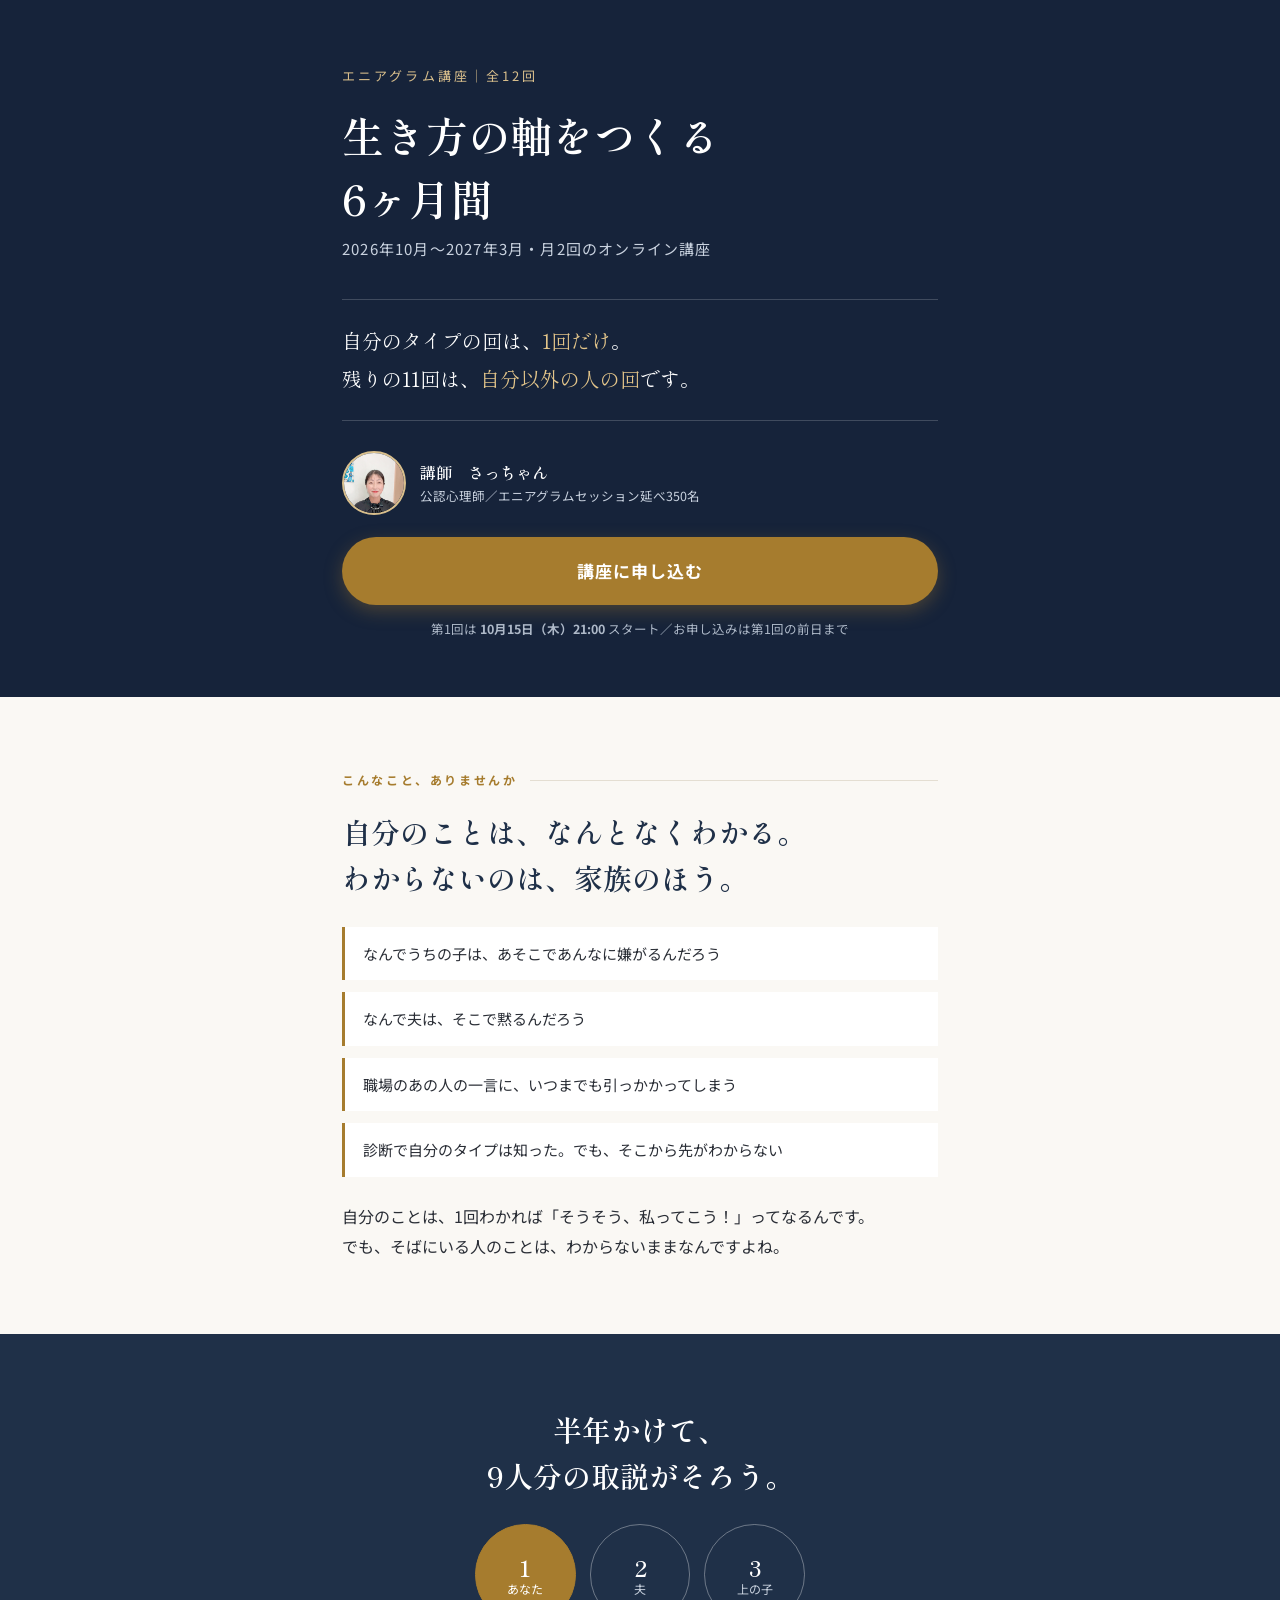
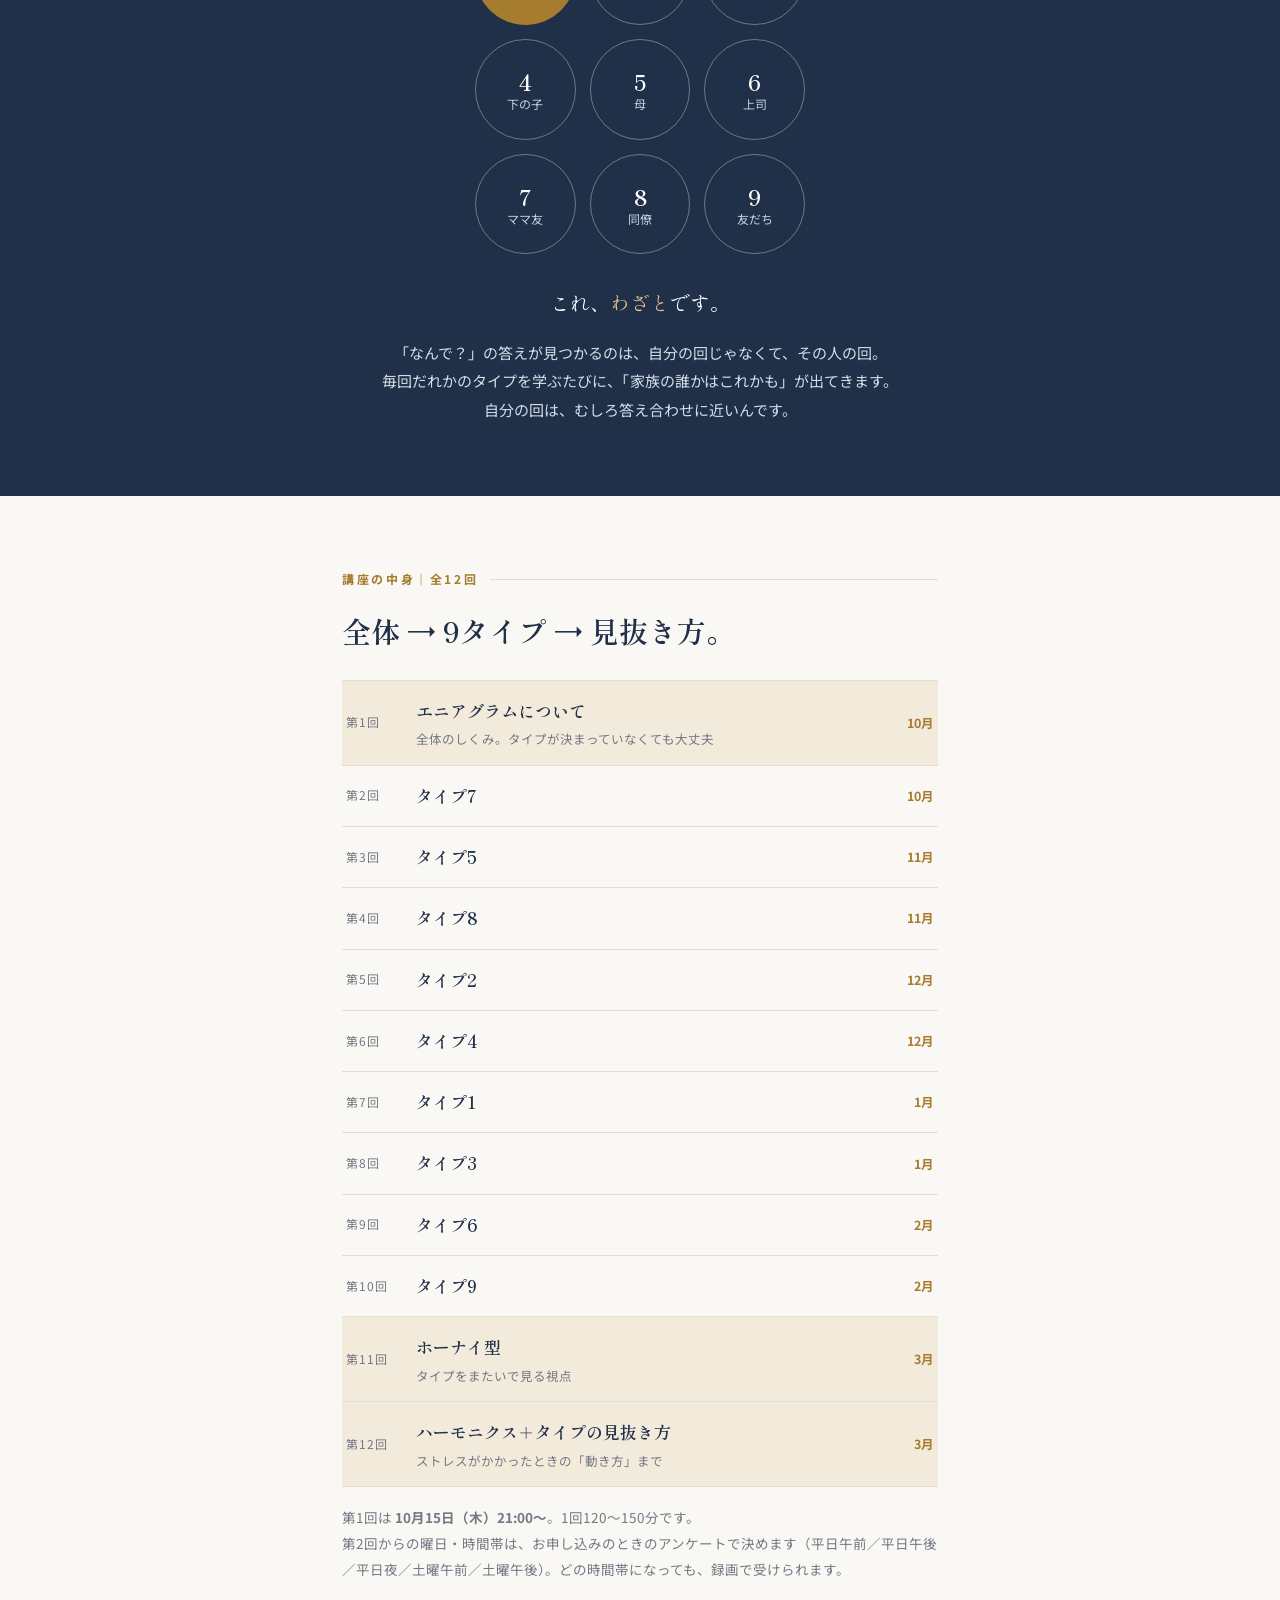
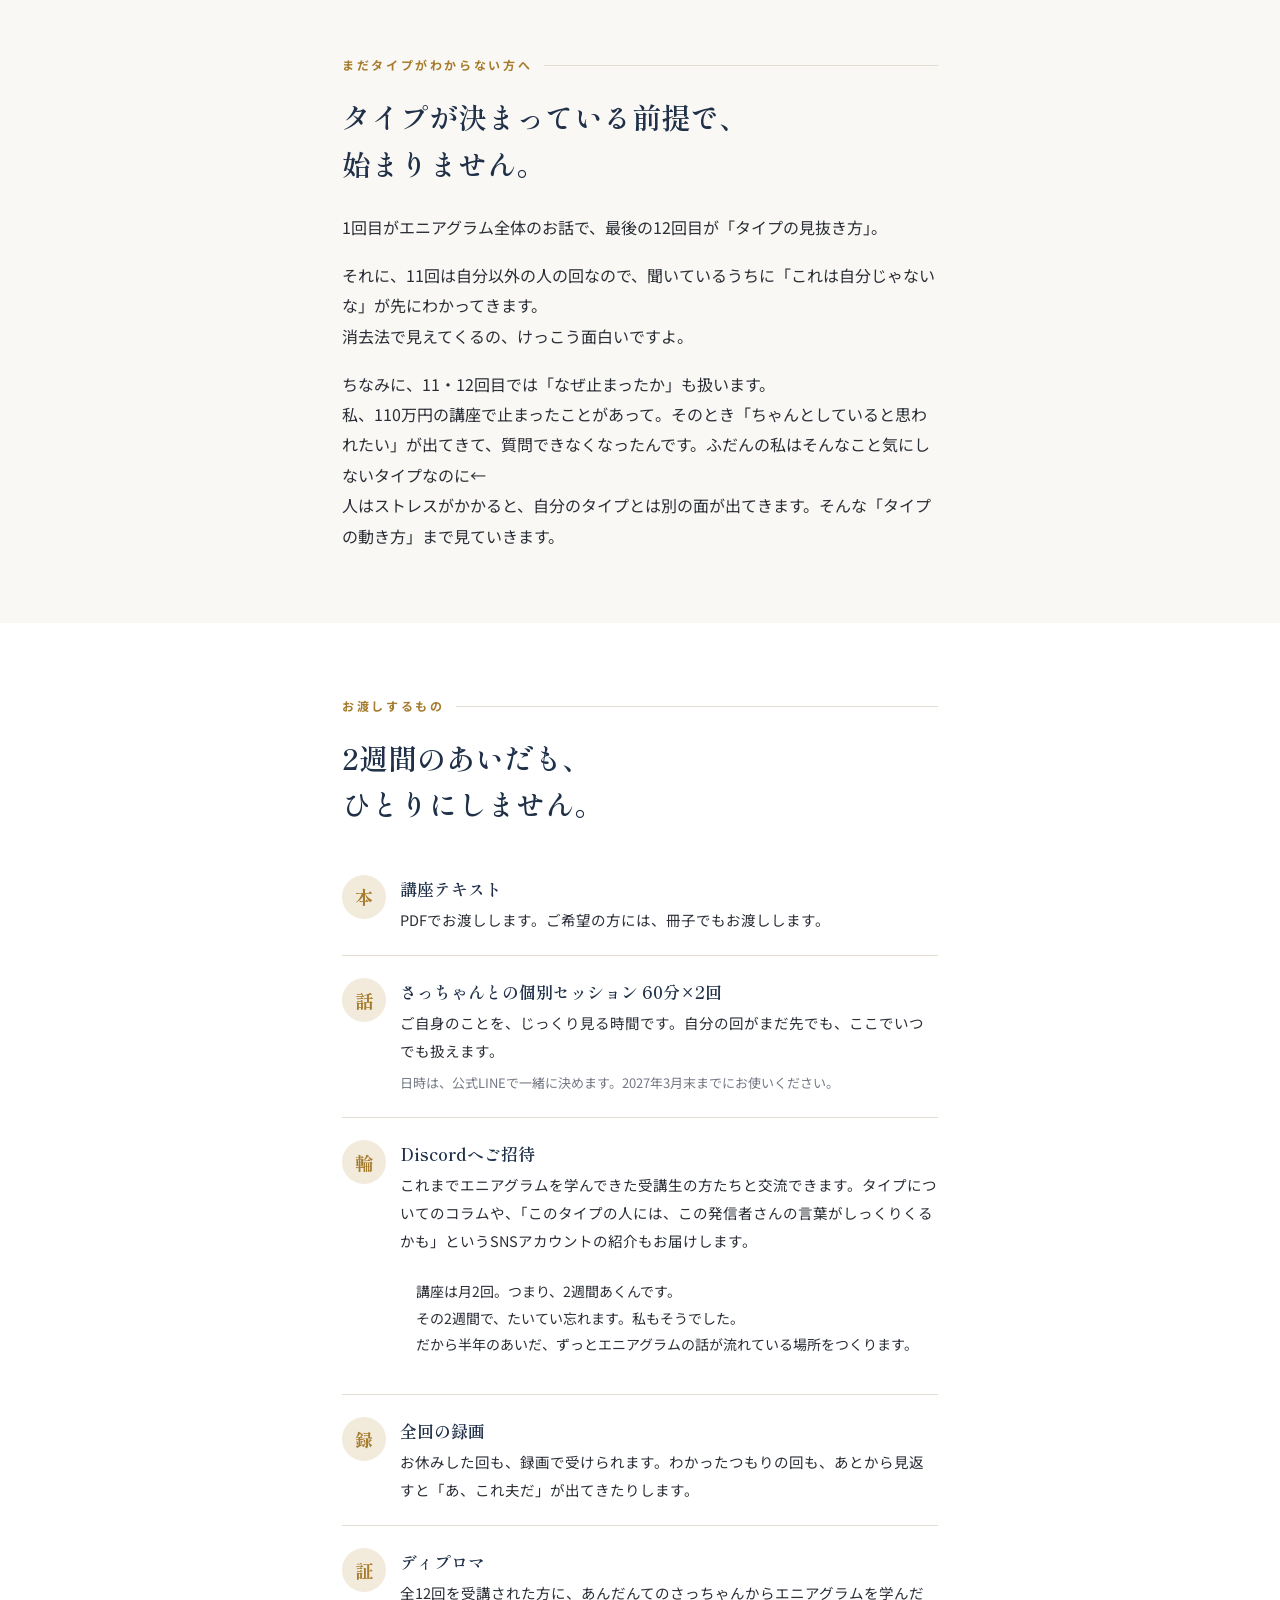
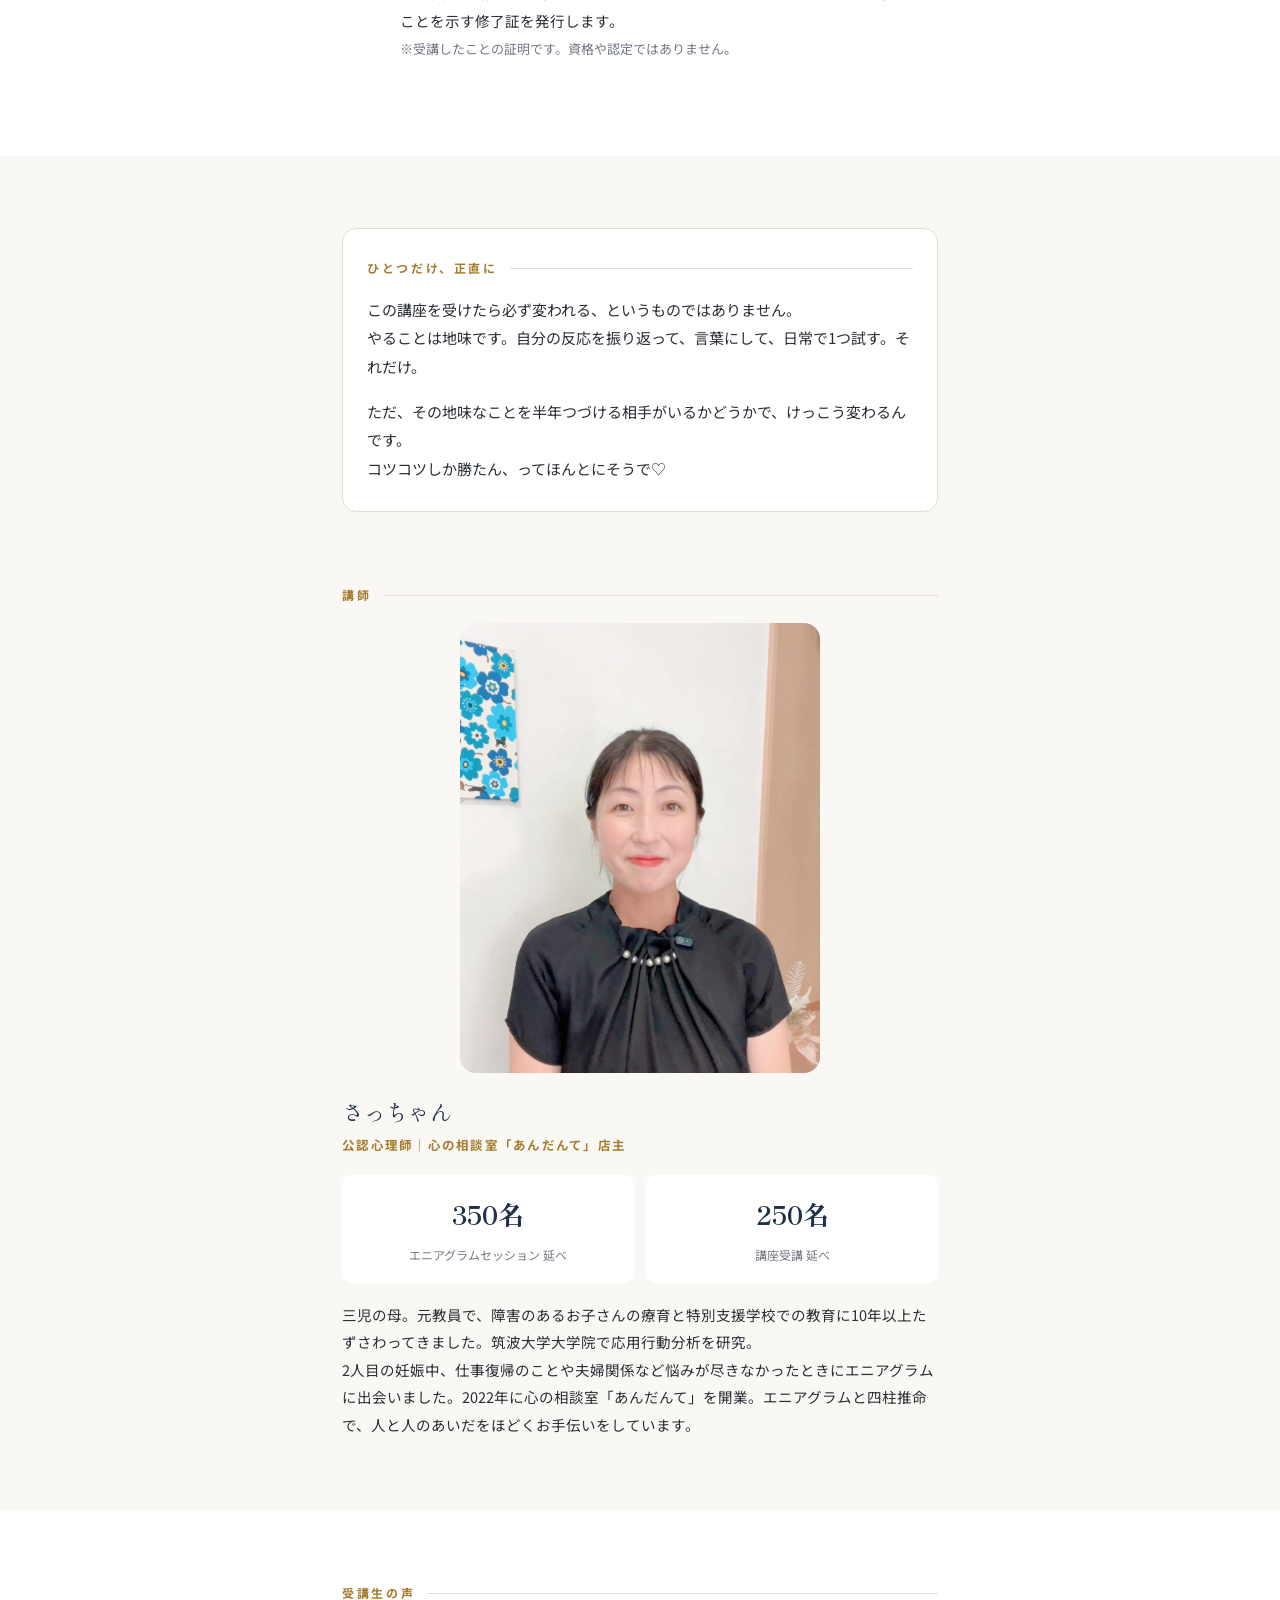
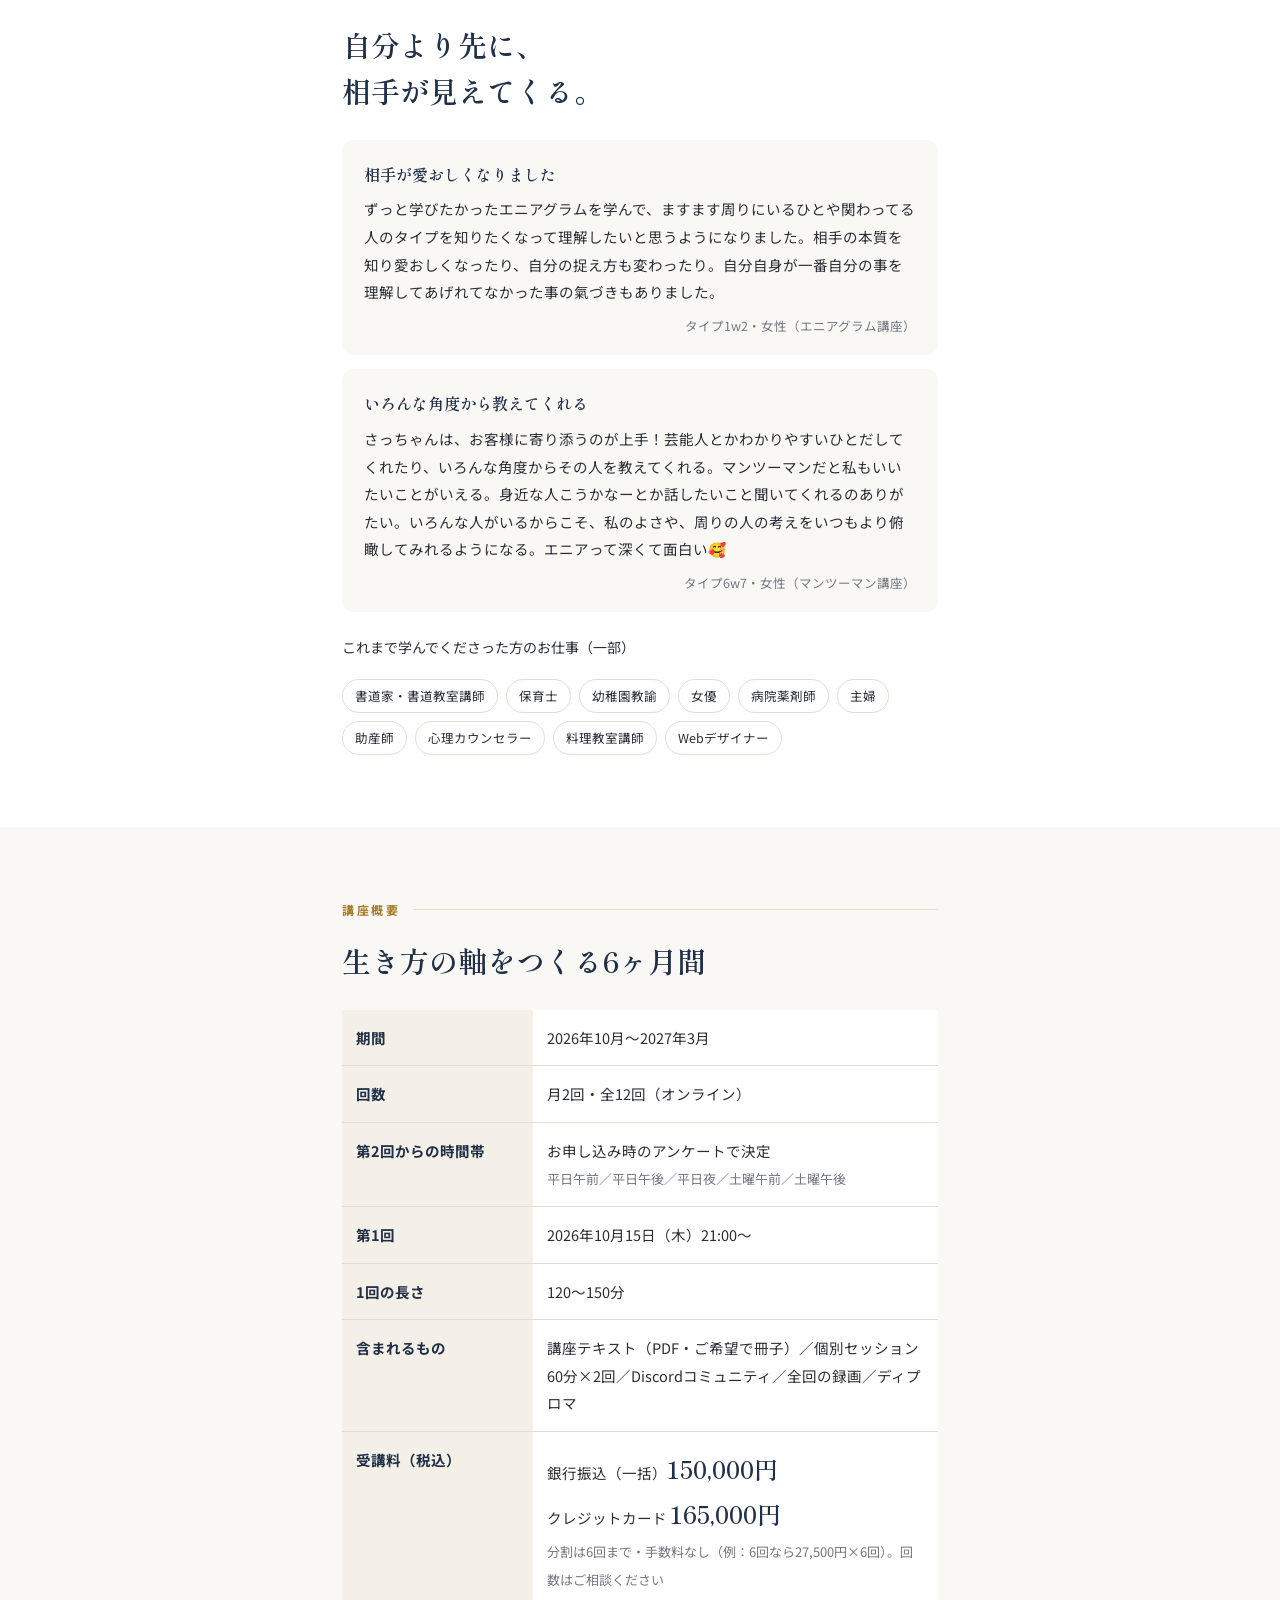
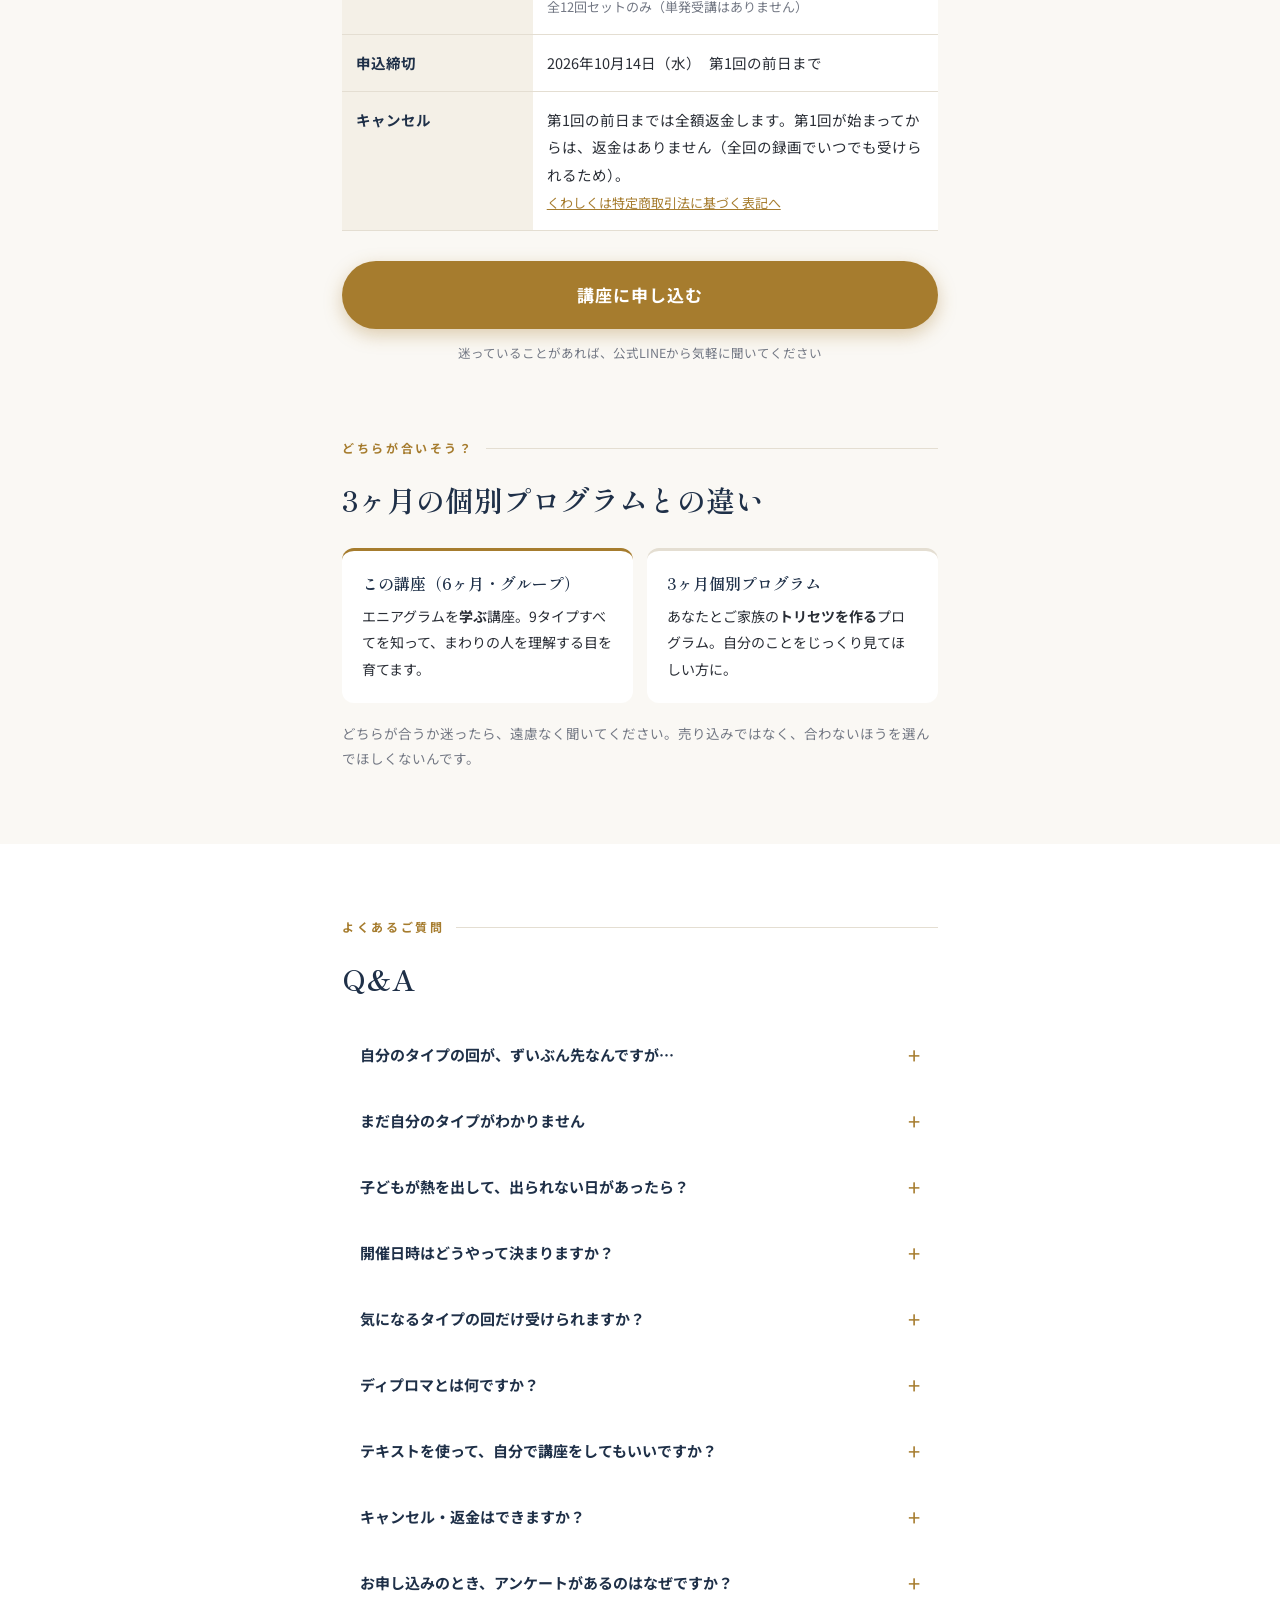
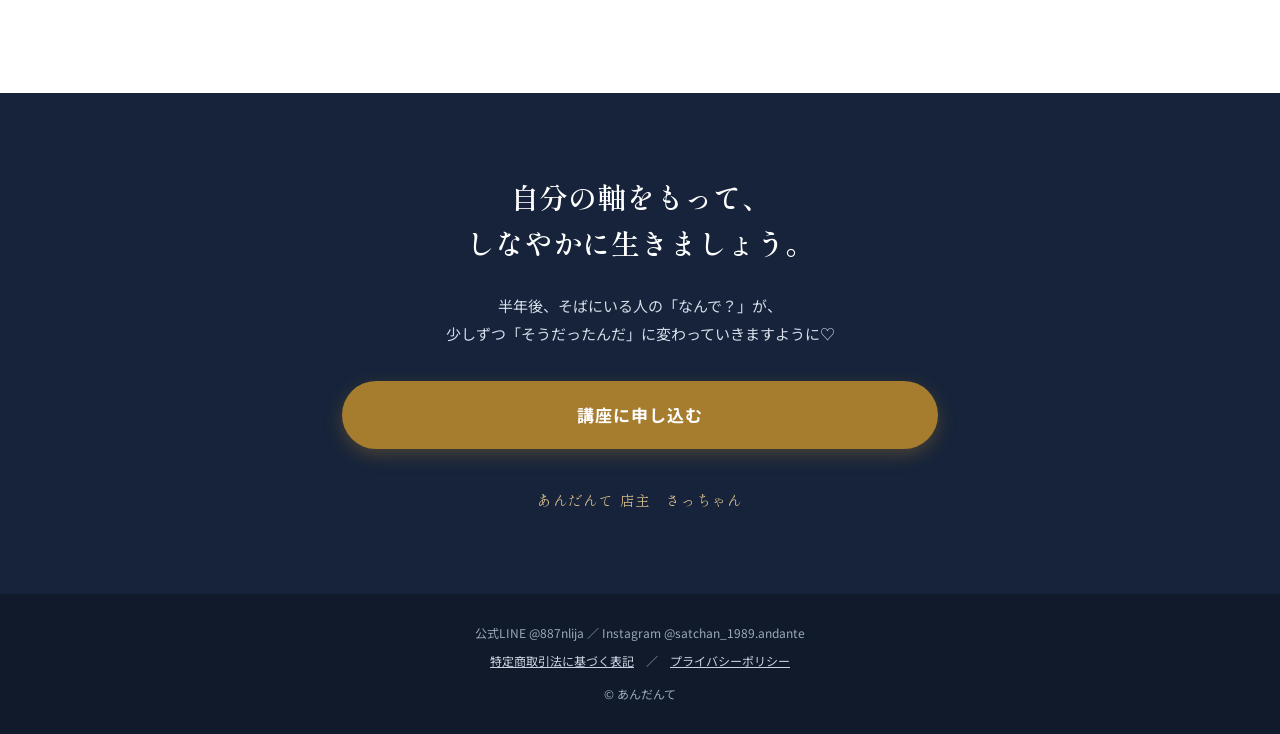
==== index.html @ c230ad15 "6ヶ月講座ページを公開" ====
<!DOCTYPE html>
<html lang="ja">
<head>
<meta charset="UTF-8">
<meta name="viewport" content="width=device-width, initial-scale=1.0">
<title>生き方の軸をつくる6ヶ月間｜エニアグラム講座｜あんだんて</title>
<meta name="description" content="自分のタイプの回は1回だけ。残りの11回は、自分以外の人の回です。公認心理師さっちゃんと、半年かけてエニアグラムの9タイプを学ぶ全12回のグループ講座。">
<!-- ▼ OGP（og:image は絶対URL。相対だとLINEが読めない） -->
<meta property="og:type" content="website">
<meta property="og:title" content="生き方の軸をつくる6ヶ月間｜エニアグラム講座">
<meta property="og:description" content="自分のタイプの回は1回だけ。残りの11回は、自分以外の人の回です。">
<meta property="og:url" content="https://satchan-cocoro.github.io/enneagram-kouza/">
<meta property="og:image" content="https://satchan-cocoro.github.io/enneagram-kouza/ogp.png">
<meta property="og:site_name" content="あんだんて">
<meta name="twitter:card" content="summary_large_image">
<link rel="preconnect" href="https://fonts.googleapis.com">
<link href="https://fonts.googleapis.com/css2?family=Shippori+Mincho:wght@500;600;700&family=Noto+Sans+JP:wght@400;500;700&display=swap" rel="stylesheet">
<style>
:root {
  --navy: #1F3048;
  --navy-deep: #16233A;
  --gold: #A67C2E;
  --gold-soft: #F2EADB;
  --base: #FAF8F4;
  --white: #FFFFFF;
  --text: #2A2E36;
  --gray: #737884;
  --line: #E4DED2;
  --tbd: #FFF1A8;
}
* { margin: 0; padding: 0; box-sizing: border-box; }
html { scroll-behavior: smooth; }
body {
  font-family: 'Noto Sans JP', 'Hiragino Kaku Gothic ProN', 'Yu Gothic', sans-serif;
  color: var(--text); background: var(--base);
  line-height: 1.9; font-size: 16px; -webkit-font-smoothing: antialiased;
}
.inner { max-width: 640px; margin: 0 auto; padding: 0 22px; }
section { padding: 72px 0; }
p + p { margin-top: 1.1em; }
.label {
  display: flex; align-items: center; gap: 12px;
  font-size: 12px; font-weight: 700; letter-spacing: 0.22em;
  color: var(--gold); margin-bottom: 16px;
}
.label::after { content: ""; flex: 1; height: 1px; background: var(--line); }
h2 {
  font-family: 'Shippori Mincho', 'Hiragino Mincho ProN', serif;
  font-size: 25px; font-weight: 600; line-height: 1.6; color: var(--navy);
  margin-bottom: 26px; text-wrap: balance;
}
h3 { font-family: 'Shippori Mincho', 'Hiragino Mincho ProN', serif; color: var(--navy); font-weight: 600; line-height: 1.6; }

/* 未確定の目印（公開前にすべて消す） */
.tbd { background: var(--tbd); color: #6A5300; font-weight: 700; border-radius: 4px; padding: 0 6px; }
.draft-bar {
  position: sticky; top: 0; z-index: 10; background: #FFF6C9; color: #5C4800;
  font-size: 12.5px; text-align: center; padding: 8px 16px; border-bottom: 1px solid #E8D98A;
}

/* ヒーロー */
.hero { background: var(--navy-deep); color: var(--white); padding: 64px 0 56px; }
.hero .eyebrow { font-size: 13px; letter-spacing: 0.24em; color: #D9BF8C; }
.hero h1 {
  font-family: 'Shippori Mincho', 'Hiragino Mincho ProN', serif; font-weight: 600;
  font-size: 34px; line-height: 1.5; margin: 14px 0 6px; text-wrap: balance;
}
.hero .sub { font-size: 15px; color: #C9D2DF; letter-spacing: 0.08em; }
.hero .thesis {
  margin: 36px 0 30px; padding: 22px 0; border-top: 1px solid rgba(255,255,255,.18); border-bottom: 1px solid rgba(255,255,255,.18);
  font-family: 'Shippori Mincho', serif; font-size: 20px; line-height: 1.9;
}
.hero .thesis em { font-style: normal; color: #E3C58A; }
.hero .meta { font-size: 13.5px; color: #C9D2DF; }

.hero-teacher { display: flex; align-items: center; gap: 14px; margin-bottom: 22px; }
.hero-teacher img { width: 64px; height: 64px; border-radius: 50%; object-fit: cover; object-position: 50% 22%; border: 2px solid #D9BF8C; flex: none; }
.hero-teacher p { font-size: 12.5px; color: #C9D2DF; line-height: 1.6; }
.hero-teacher b { display: block; font-family: 'Shippori Mincho', serif; font-size: 16px; color: var(--white); font-weight: 600; }
.profile-photo { width: 100%; max-width: 360px; aspect-ratio: 4 / 5; object-fit: cover; object-position: 50% 30%; border-radius: 16px; display: block; margin: 0 auto; }

/* CTA */
.cta-btn {
  display: block; text-align: center; text-decoration: none;
  background: var(--gold); color: var(--white);
  font-weight: 700; font-size: 17px; letter-spacing: 0.06em;
  padding: 18px 24px; border-radius: 999px;
  box-shadow: 0 6px 18px rgba(166,124,46,.35);
  transition: transform .15s ease;
}
.cta-btn:hover { transform: translateY(-2px); }
.cta-btn:focus-visible { outline: 3px solid var(--white); outline-offset: 3px; }
.cta-note { text-align: center; font-size: 12.5px; color: var(--gray); margin-top: 12px; }
.hero .cta-note { color: #AEB9C8; }

/* 共感 */
.voices { list-style: none; display: grid; gap: 12px; }
.voices li {
  background: var(--white); border-left: 3px solid var(--gold);
  padding: 14px 18px; font-size: 15px; line-height: 1.7;
}

/* 9人の輪（シグネチャー） */
.band { background: var(--navy); color: var(--white); padding: 72px 0; text-align: center; }
.band h2 { color: var(--white); }
.circle-row { display: grid; grid-template-columns: repeat(3, 1fr); gap: 14px; max-width: 330px; margin: 10px auto 30px; }
.person {
  aspect-ratio: 1; border-radius: 50%; border: 1.5px solid rgba(255,255,255,.35);
  display: flex; flex-direction: column; align-items: center; justify-content: center; gap: 0;
  font-size: 12px; color: #C9D2DF; line-height: 1.3;
}
.person b { font-family: 'Shippori Mincho', serif; font-size: 22px; color: var(--white); font-weight: 600; }
.person.me { background: var(--gold); border-color: var(--gold); color: var(--white); }
.band p { color: #D5DDE8; font-size: 15px; }
.band .big { font-family: 'Shippori Mincho', serif; font-size: 20px; color: var(--white); line-height: 1.9; }
.band em { font-style: normal; color: #E3C58A; }

/* 全12回 */
.sessions { list-style: none; border-top: 1px solid var(--line); }
.sessions li { display: grid; grid-template-columns: 58px 1fr auto; align-items: center; gap: 12px; padding: 14px 4px; border-bottom: 1px solid var(--line); }
.sessions .no { font-size: 12px; color: var(--gray); letter-spacing: .08em; font-variant-numeric: tabular-nums; }
.sessions .ttl { font-family: 'Shippori Mincho', serif; font-size: 17px; color: var(--navy); font-weight: 600; }
.sessions .ttl small { display: block; font-family: 'Noto Sans JP', sans-serif; font-size: 12.5px; color: var(--gray); font-weight: 400; }
.sessions .mon { font-size: 12.5px; color: var(--gold); font-weight: 700; font-variant-numeric: tabular-nums; }
.sessions li.bookend { background: var(--gold-soft); }
.note { font-size: 13.5px; color: var(--gray); margin-top: 18px; }

/* お渡しするもの */
.gift { display: grid; grid-template-columns: 44px 1fr; gap: 14px; padding: 22px 0; border-bottom: 1px solid var(--line); }
.gift:last-child { border-bottom: none; }
.gift .ic {
  width: 44px; height: 44px; border-radius: 50%; background: var(--gold-soft); color: var(--gold);
  display: flex; align-items: center; justify-content: center; font-family: 'Shippori Mincho', serif; font-weight: 700; font-size: 18px;
}
.gift h3 { font-size: 17px; margin-bottom: 4px; }
.gift p { font-size: 14.5px; }
.gift .story { margin-top: 10px; background: var(--white); padding: 14px 16px; font-size: 14px; border-radius: 8px; }

/* 正直に */
.honest { background: var(--white); border: 1px solid var(--line); border-radius: 14px; padding: 28px 24px; }
.honest p { font-size: 15px; }

/* 講師 */
.profile { display: grid; gap: 18px; }
.profile-head { display: flex; align-items: center; gap: 16px; }
.profile-head img { width: 88px; height: 88px; border-radius: 50%; object-fit: cover; object-position: 50% 20%; border: 3px solid var(--gold-soft); flex: none; }
.profile .name { font-family: 'Shippori Mincho', serif; font-size: 22px; color: var(--navy); }
.profile .role { font-size: 12.5px; color: var(--gold); font-weight: 700; letter-spacing: .1em; }
.stats { display: grid; grid-template-columns: 1fr 1fr; gap: 12px; }
.stat { background: var(--white); border-radius: 10px; padding: 14px 16px; text-align: center; }
.stat b { display: block; font-family: 'Shippori Mincho', serif; font-size: 26px; color: var(--navy); font-variant-numeric: tabular-nums; }
.stat span { font-size: 12px; color: var(--gray); }
.profile p { font-size: 14.5px; }

/* 受講生の声 */
.review { background: var(--white); border-radius: 12px; padding: 22px 22px 18px; margin-bottom: 14px; }
.review h3 { font-size: 16px; margin-bottom: 8px; }
.review p { font-size: 14.5px; }
.review .who { font-size: 12.5px; color: var(--gray); margin-top: 8px; text-align: right; }
.alumni { list-style: none; display: flex; flex-wrap: wrap; gap: 8px; margin-top: 18px; }
.alumni li { background: var(--white); border: 1px solid var(--line); border-radius: 999px; font-size: 12.5px; padding: 4px 12px; }

/* 講座概要 */
.spec-wrap { overflow-x: auto; }
table.spec { width: 100%; border-collapse: collapse; font-size: 14.5px; background: var(--white); }
.spec th, .spec td { padding: 14px 14px; border-bottom: 1px solid var(--line); text-align: left; vertical-align: top; }
.spec th { width: 32%; color: var(--navy); font-weight: 700; background: #F4F0E7; }
.price { font-family: 'Shippori Mincho', serif; font-size: 24px; color: var(--navy); font-weight: 600; }

/* 3ヶ月との違い */
.compare { display: grid; gap: 14px; }
.cmp { background: var(--white); border-radius: 12px; padding: 20px 20px; border-top: 3px solid var(--line); }
.cmp.this { border-top-color: var(--gold); }
.cmp h3 { font-size: 16px; margin-bottom: 6px; }
.cmp p { font-size: 14px; }

/* FAQ */
details { background: var(--white); border-radius: 10px; margin-bottom: 10px; }
summary { list-style: none; cursor: pointer; padding: 16px 44px 16px 18px; font-weight: 700; font-size: 15px; color: var(--navy); position: relative; line-height: 1.6; }
summary::-webkit-details-marker { display: none; }
summary::after { content: "+"; position: absolute; right: 18px; top: 50%; transform: translateY(-50%); color: var(--gold); font-size: 22px; font-weight: 400; }
details[open] summary::after { content: "−"; }
summary:focus-visible { outline: 2px solid var(--gold); outline-offset: -2px; }
details .a { padding: 0 18px 18px; font-size: 14.5px; }

/* 締め */
.closing { background: var(--navy-deep); color: var(--white); text-align: center; padding: 80px 0; }
.closing h2 { color: var(--white); }
.closing p.msg { color: #D5DDE8; font-size: 15px; margin-bottom: 32px; }
.closing .sign { font-family: 'Shippori Mincho', serif; font-size: 14px; color: #D9BF8C; margin-top: 38px; letter-spacing: .1em; }
footer { background: #101A2B; color: #9AA8BA; text-align: center; font-size: 12px; padding: 28px 22px; }
footer a { color: #C9D2DF; }

@media (prefers-reduced-motion: reduce) { html { scroll-behavior: auto; } .cta-btn { transition: none; } }
@media (min-width: 720px) {
  .hero h1 { font-size: 42px; }
  h2 { font-size: 29px; }
  .compare { grid-template-columns: 1fr 1fr; }
}
</style>
</head>
<body>


<header class="hero">
  <div class="inner">
    <div class="eyebrow">エニアグラム講座｜全12回</div>
    <h1>生き方の軸をつくる<br>6ヶ月間</h1>
    <p class="sub">2026年10月〜2027年3月・月2回のオンライン講座</p>
    <p class="thesis">自分のタイプの回は、<em>1回だけ</em>。<br>残りの11回は、<em>自分以外の人の回</em>です。</p>
    <div class="hero-teacher"><img src="satchan.jpg" alt=""><p><b>講師　さっちゃん</b>公認心理師／エニアグラムセッション延べ350名</p></div>
    <a class="cta-btn" href="https://docs.google.com/forms/d/e/1FAIpQLSd08NwVX4j2yaocGOyE6DG5NZuHImAWypMFYuB7JT__Tu-72g/viewform" target="_blank" rel="noopener">講座に申し込む</a>
    <p class="cta-note">第1回は <b>10月15日（木）21:00</b> スタート／お申し込みは第1回の前日まで</p>
  </div>
</header>

<!-- 共感 -->
<section>
  <div class="inner">
    <div class="label">こんなこと、ありませんか</div>
    <h2>自分のことは、なんとなくわかる。<br>わからないのは、家族のほう。</h2>
    <ul class="voices">
      <li>なんでうちの子は、あそこであんなに嫌がるんだろう</li>
      <li>なんで夫は、そこで黙るんだろう</li>
      <li>職場のあの人の一言に、いつまでも引っかかってしまう</li>
      <li>診断で自分のタイプは知った。でも、そこから先がわからない</li>
    </ul>
    <p style="margin-top:24px;">自分のことは、1回わかれば「そうそう、私ってこう！」ってなるんです。<br>でも、そばにいる人のことは、わからないままなんですよね。</p>
  </div>
</section>

<!-- シグネチャー：9人の輪 -->
<div class="band">
  <div class="inner">
    <h2>半年かけて、<br>9人分の取説がそろう。</h2>
    <div class="circle-row" aria-hidden="true">
      <div class="person me"><b>1</b>あなた</div>
      <div class="person"><b>2</b>夫</div>
      <div class="person"><b>3</b>上の子</div>
      <div class="person"><b>4</b>下の子</div>
      <div class="person"><b>5</b>母</div>
      <div class="person"><b>6</b>上司</div>
      <div class="person"><b>7</b>ママ友</div>
      <div class="person"><b>8</b>同僚</div>
      <div class="person"><b>9</b>友だち</div>
    </div>
    <p class="big">これ、<em>わざと</em>です。</p>
    <p>「なんで？」の答えが見つかるのは、自分の回じゃなくて、その人の回。<br>毎回だれかのタイプを学ぶたびに、「家族の誰かはこれかも」が出てきます。<br>自分の回は、むしろ答え合わせに近いんです。</p>
  </div>
</div>

<!-- 全12回 -->
<section>
  <div class="inner">
    <div class="label">講座の中身｜全12回</div>
    <h2>全体 → 9タイプ → 見抜き方。</h2>
    <ol class="sessions">
      <li class="bookend"><span class="no">第1回</span><span class="ttl">エニアグラムについて<small>全体のしくみ。タイプが決まっていなくても大丈夫</small></span><span class="mon">10月</span></li>
      <li><span class="no">第2回</span><span class="ttl">タイプ7</span><span class="mon">10月</span></li>
      <li><span class="no">第3回</span><span class="ttl">タイプ5</span><span class="mon">11月</span></li>
      <li><span class="no">第4回</span><span class="ttl">タイプ8</span><span class="mon">11月</span></li>
      <li><span class="no">第5回</span><span class="ttl">タイプ2</span><span class="mon">12月</span></li>
      <li><span class="no">第6回</span><span class="ttl">タイプ4</span><span class="mon">12月</span></li>
      <li><span class="no">第7回</span><span class="ttl">タイプ1</span><span class="mon">1月</span></li>
      <li><span class="no">第8回</span><span class="ttl">タイプ3</span><span class="mon">1月</span></li>
      <li><span class="no">第9回</span><span class="ttl">タイプ6</span><span class="mon">2月</span></li>
      <li><span class="no">第10回</span><span class="ttl">タイプ9</span><span class="mon">2月</span></li>
      <li class="bookend"><span class="no">第11回</span><span class="ttl">ホーナイ型<small>タイプをまたいで見る視点</small></span><span class="mon">3月</span></li>
      <li class="bookend"><span class="no">第12回</span><span class="ttl">ハーモニクス＋タイプの見抜き方<small>ストレスがかかったときの「動き方」まで</small></span><span class="mon">3月</span></li>
    </ol>
    <p class="note">第1回は <b>10月15日（木）21:00〜</b>。1回120〜150分です。<br>第2回からの曜日・時間帯は、お申し込みのときのアンケートで決めます（平日午前／平日午後／平日夜／土曜午前／土曜午後）。どの時間帯になっても、録画で受けられます。</p>
  </div>
</section>

<!-- タイプ未確定 -->
<section style="padding-top:0;">
  <div class="inner">
    <div class="label">まだタイプがわからない方へ</div>
    <h2>タイプが決まっている前提で、<br>始まりません。</h2>
    <p>1回目がエニアグラム全体のお話で、最後の12回目が「タイプの見抜き方」。</p>
    <p>それに、11回は自分以外の人の回なので、聞いているうちに「これは自分じゃないな」が先にわかってきます。<br>消去法で見えてくるの、けっこう面白いですよ。</p>
    <p>ちなみに、11・12回目では「なぜ止まったか」も扱います。<br>私、110万円の講座で止まったことがあって。そのとき「ちゃんとしていると思われたい」が出てきて、質問できなくなったんです。ふだんの私はそんなこと気にしないタイプなのに←<br>人はストレスがかかると、自分のタイプとは別の面が出てきます。そんな「タイプの動き方」まで見ていきます。</p>
  </div>
</section>

<!-- お渡しするもの -->
<section style="background:var(--white);">
  <div class="inner">
    <div class="label">お渡しするもの</div>
    <h2>2週間のあいだも、<br>ひとりにしません。</h2>
    <div class="gift">
      <div class="ic">本</div>
      <div><h3>講座テキスト</h3><p>PDFでお渡しします。ご希望の方には、冊子でもお渡しします。</p></div>
    </div>
    <div class="gift">
      <div class="ic">話</div>
      <div><h3>さっちゃんとの個別セッション 60分×2回</h3><p>ご自身のことを、じっくり見る時間です。自分の回がまだ先でも、ここでいつでも扱えます。</p><p style="font-size:13px;color:var(--gray);margin-top:6px;">日時は、公式LINEで一緒に決めます。2027年3月末までにお使いください。</p></div>
    </div>
    <div class="gift">
      <div class="ic">輪</div>
      <div>
        <h3>Discordへご招待</h3>
        <p>これまでエニアグラムを学んできた受講生の方たちと交流できます。タイプについてのコラムや、「このタイプの人には、この発信者さんの言葉がしっくりくるかも」というSNSアカウントの紹介もお届けします。</p>
        <p class="story">講座は月2回。つまり、2週間あくんです。<br>その2週間で、たいてい忘れます。私もそうでした。<br>だから半年のあいだ、ずっとエニアグラムの話が流れている場所をつくります。</p>
      </div>
    </div>
    <div class="gift">
      <div class="ic">録</div>
      <div><h3>全回の録画</h3><p>お休みした回も、録画で受けられます。わかったつもりの回も、あとから見返すと「あ、これ夫だ」が出てきたりします。</p></div>
    </div>
    <div class="gift">
      <div class="ic">証</div>
      <div><h3>ディプロマ</h3><p>全12回を受講された方に、あんだんてのさっちゃんからエニアグラムを学んだことを示す修了証を発行します。<br><span style="font-size:13px;color:var(--gray)">※受講したことの証明です。資格や認定ではありません。</span></p></div>
    </div>
  </div>
</section>

<!-- 正直に -->
<section>
  <div class="inner">
    <div class="honest">
      <div class="label">ひとつだけ、正直に</div>
      <p>この講座を受けたら必ず変われる、というものではありません。<br>やることは地味です。自分の反応を振り返って、言葉にして、日常で1つ試す。それだけ。</p>
      <p>ただ、その地味なことを半年つづける相手がいるかどうかで、けっこう変わるんです。<br>コツコツしか勝たん、ってほんとにそうで♡</p>
    </div>
  </div>
</section>

<!-- 講師 -->
<section style="padding-top:0;">
  <div class="inner">
    <div class="label">講師</div>
    <div class="profile">
      <img class="profile-photo" src="satchan.jpg" alt="講師のさっちゃん">
      <div class="profile-head">
        <div><div class="name">さっちゃん</div><div class="role">公認心理師｜心の相談室「あんだんて」店主</div></div>
      </div>
      <div class="stats">
        <div class="stat"><b>350名</b><span>エニアグラムセッション 延べ</span></div>
        <div class="stat"><b>250名</b><span>講座受講 延べ</span></div>
      </div>
      <p>三児の母。元教員で、障害のあるお子さんの療育と特別支援学校での教育に10年以上たずさわってきました。筑波大学大学院で応用行動分析を研究。<br>2人目の妊娠中、仕事復帰のことや夫婦関係など悩みが尽きなかったときにエニアグラムに出会いました。2022年に心の相談室「あんだんて」を開業。エニアグラムと四柱推命で、人と人のあいだをほどくお手伝いをしています。</p>
    </div>
  </div>
</section>

<!-- 受講生の声 -->
<section style="background:var(--white);">
  <div class="inner">
    <div class="label">受講生の声</div>
    <h2>自分より先に、<br>相手が見えてくる。</h2>
    <div class="review" style="background:var(--base);">
      <h3>相手が愛おしくなりました</h3>
      <p>ずっと学びたかったエニアグラムを学んで、ますます周りにいるひとや関わってる人のタイプを知りたくなって理解したいと思うようになりました。相手の本質を知り愛おしくなったり、自分の捉え方も変わったり。自分自身が一番自分の事を理解してあげれてなかった事の氣づきもありました。</p>
      <p class="who">タイプ1w2・女性（エニアグラム講座）</p>
    </div>
    <div class="review" style="background:var(--base);">
      <h3>いろんな角度から教えてくれる</h3>
      <p>さっちゃんは、お客様に寄り添うのが上手！芸能人とかわかりやすいひとだしてくれたり、いろんな角度からその人を教えてくれる。マンツーマンだと私もいいたいことがいえる。身近な人こうかなーとか話したいこと聞いてくれるのありがたい。いろんな人がいるからこそ、私のよさや、周りの人の考えをいつもより俯瞰してみれるようになる。エニアって深くて面白い🥰</p>
      <p class="who">タイプ6w7・女性（マンツーマン講座）</p>
    </div>
    <p style="font-size:14px;margin-top:22px;">これまで学んでくださった方のお仕事（一部）</p>
    <ul class="alumni">
      <li>書道家・書道教室講師</li><li>保育士</li><li>幼稚園教諭</li><li>女優</li><li>病院薬剤師</li><li>主婦</li><li>助産師</li><li>心理カウンセラー</li><li>料理教室講師</li><li>Webデザイナー</li>
    </ul>
  </div>
</section>

<!-- 講座概要 -->
<section>
  <div class="inner">
    <div class="label">講座概要</div>
    <h2>生き方の軸をつくる6ヶ月間</h2>
    <div class="spec-wrap">
      <table class="spec">
        <tr><th>期間</th><td>2026年10月〜2027年3月</td></tr>
        <tr><th>回数</th><td>月2回・全12回（オンライン）</td></tr>
        <tr><th>第2回からの時間帯</th><td>お申し込み時のアンケートで決定<br><span style="font-size:13px;color:var(--gray)">平日午前／平日午後／平日夜／土曜午前／土曜午後</span></td></tr>
        <tr><th>第1回</th><td>2026年10月15日（木）21:00〜</td></tr>
        <tr><th>1回の長さ</th><td>120〜150分</td></tr>
        <tr><th>含まれるもの</th><td>講座テキスト（PDF・ご希望で冊子）／個別セッション60分×2回／Discordコミュニティ／全回の録画／ディプロマ</td></tr>
        <tr><th>受講料（税込）</th><td>銀行振込（一括）<span class="price">150,000円</span><br>クレジットカード <span class="price">165,000円</span><br><span style="font-size:13px;color:var(--gray)">分割は6回まで・手数料なし（例：6回なら27,500円×6回）。回数はご相談ください</span><br><span style="font-size:13px;color:var(--gray)">全12回セットのみ（単発受講はありません）</span></td></tr>
        <tr><th>申込締切</th><td>2026年10月14日（水）　第1回の前日まで</td></tr>
        <tr><th>キャンセル</th><td>第1回の前日までは全額返金します。第1回が始まってからは、返金はありません（全回の録画でいつでも受けられるため）。<br><a href="legal.html" style="font-size:13px;color:var(--gold)">くわしくは特定商取引法に基づく表記へ</a></td></tr>
      </table>
    </div>
    <a class="cta-btn" href="https://docs.google.com/forms/d/e/1FAIpQLSd08NwVX4j2yaocGOyE6DG5NZuHImAWypMFYuB7JT__Tu-72g/viewform" target="_blank" rel="noopener" style="margin-top:30px;">講座に申し込む</a>
    <p class="cta-note">迷っていることがあれば、公式LINEから気軽に聞いてください</p>
  </div>
</section>

<!-- 3ヶ月個別との違い -->
<section style="padding-top:0;">
  <div class="inner">
    <div class="label">どちらが合いそう？</div>
    <h2>3ヶ月の個別プログラムとの違い</h2>
    <div class="compare">
      <div class="cmp this"><h3>この講座（6ヶ月・グループ）</h3><p>エニアグラムを<b>学ぶ</b>講座。9タイプすべてを知って、まわりの人を理解する目を育てます。</p></div>
      <div class="cmp"><h3>3ヶ月個別プログラム</h3><p>あなたとご家族の<b>トリセツを作る</b>プログラム。自分のことをじっくり見てほしい方に。</p></div>
    </div>
    <p class="note">どちらが合うか迷ったら、遠慮なく聞いてください。売り込みではなく、合わないほうを選んでほしくないんです。</p>
  </div>
</section>

<!-- FAQ -->
<section style="background:var(--white);">
  <div class="inner">
    <div class="label">よくあるご質問</div>
    <h2>Q&amp;A</h2>
    <details><summary>自分のタイプの回が、ずいぶん先なんですが…</summary><div class="a">そうなんです。でも、自分の回を待つ講座じゃないんです。毎回だれかのタイプを学ぶたびに「家族の誰かはこれかも」が出てきます。ご自身のことは、個別セッション2回でいつでも扱えますし、Discordのコラムでも話が流れ続けます。</div></details>
    <details><summary>まだ自分のタイプがわかりません</summary><div class="a">大丈夫です！1回目が全体のお話、12回目が「タイプの見抜き方」なので、決まっている前提では始まりません。</div></details>
    <details><summary>子どもが熱を出して、出られない日があったら？</summary><div class="a">子育て世代あるある…！お気になさらず。全回録画がありますので、あとからご覧いただけます。私も育児中なので、ほんとによくわかります。</div></details>
    <details><summary>開催日時はどうやって決まりますか？</summary><div class="a">第1回は10月15日（木）21:00です。第2回からは、お申し込みフォームのアンケートで「参加しやすい時間帯」をうかがって、平日午前／平日午後／平日夜／土曜午前／土曜午後のなかから決めます。決まった日程は第1回でお知らせします。</div></details>
    <details><summary>気になるタイプの回だけ受けられますか？</summary><div class="a">今回は全12回セットのみです。1回目の全体のお話と、11・12回目の「タイプをまたいで見る回」があってはじめて、9タイプがつながるように組んでいます。</div></details>
    <details><summary>ディプロマとは何ですか？</summary><div class="a">あんだんてのさっちゃんからエニアグラムを学んだことを示す修了証です。全12回を受講された方に発行します。あくまで「受講した」ことの証明で、資格や認定ではありません。</div></details>
    <details><summary>テキストを使って、自分で講座をしてもいいですか？</summary><div class="a">そちらはご遠慮いただいています。テキストは、諸先輩方の書籍や師匠の講座を参考に、私自身のセッションの中からまとめてきたものです。テキストを参考にタイプを見るのは、もちろんどんどんやってください！コピーして配ったり、写真を撮って送ったりするのはご遠慮ください。</div></details>
    <details><summary>キャンセル・返金はできますか？</summary><div class="a">第1回の前日（10月14日）までにご連絡いただければ、全額返金します。第1回が始まってからは、返金はありません。お休みした回も録画で受けられますので、ご自分のペースで最後まで受けてくださいね。</div></details>
    <details><summary>お申し込みのとき、アンケートがあるのはなぜですか？</summary><div class="a">参加しやすい時間帯をうかがうのと、「今のあなた」を記録しておくためです。半年後の最終回で同じ質問にもう一度答えてもらって、一緒に見比べます。点数をよく見せる必要はまったくないので、今のままで答えてくださいね。</div></details>
  </div>
</section>

<!-- 締め -->
<section class="closing">
  <div class="inner">
    <h2>自分の軸をもって、<br>しなやかに生きましょう。</h2>
    <p class="msg">半年後、そばにいる人の「なんで？」が、<br>少しずつ「そうだったんだ」に変わっていきますように♡</p>
    <a class="cta-btn" href="https://docs.google.com/forms/d/e/1FAIpQLSd08NwVX4j2yaocGOyE6DG5NZuHImAWypMFYuB7JT__Tu-72g/viewform" target="_blank" rel="noopener">講座に申し込む</a>
    <p class="sign">あんだんて 店主　さっちゃん</p>
  </div>
</section>

<footer>
  <p>公式LINE @887nlija ／ Instagram @satchan_1989.andante</p>
  <p style="margin-top:6px;"><a href="legal.html">特定商取引法に基づく表記</a>　／　<a href="privacy.html">プライバシーポリシー</a></p>
  <p style="margin-top:10px;">© あんだんて</p>
</footer>

</body>
</html>
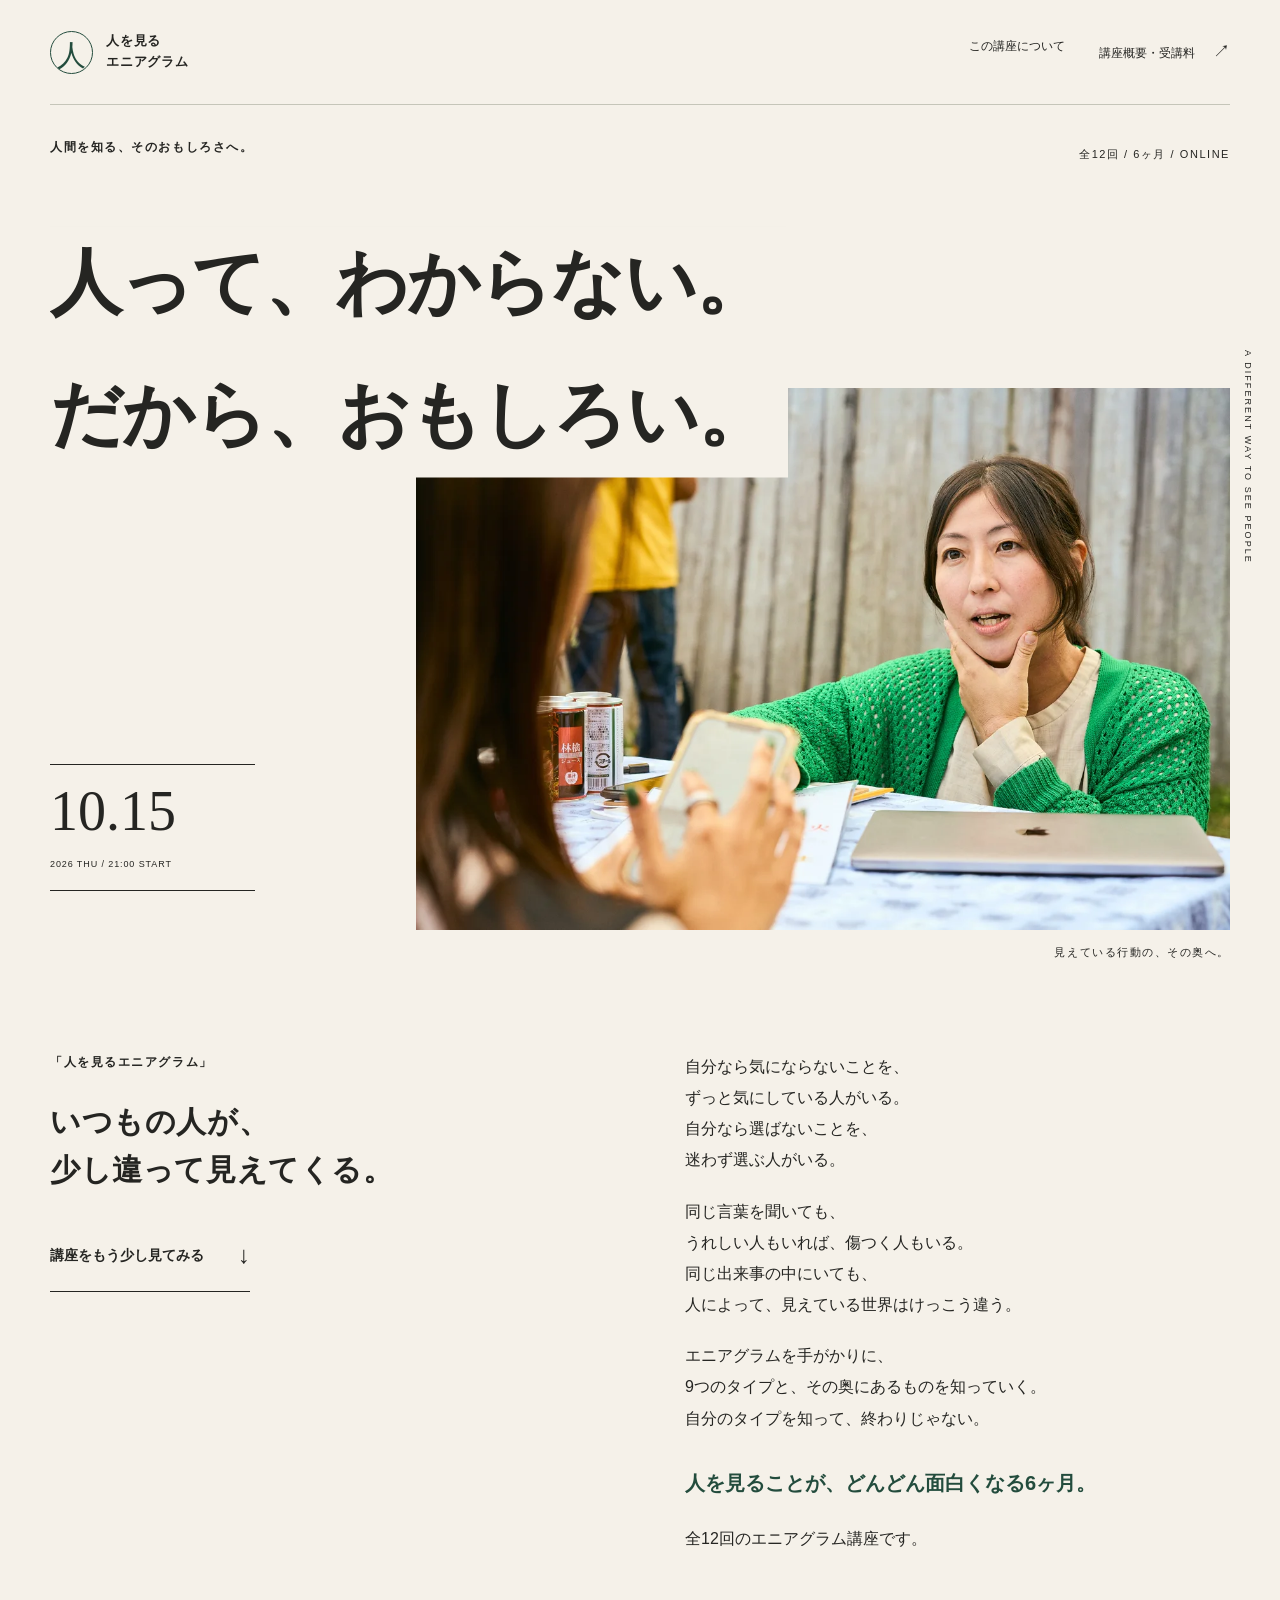
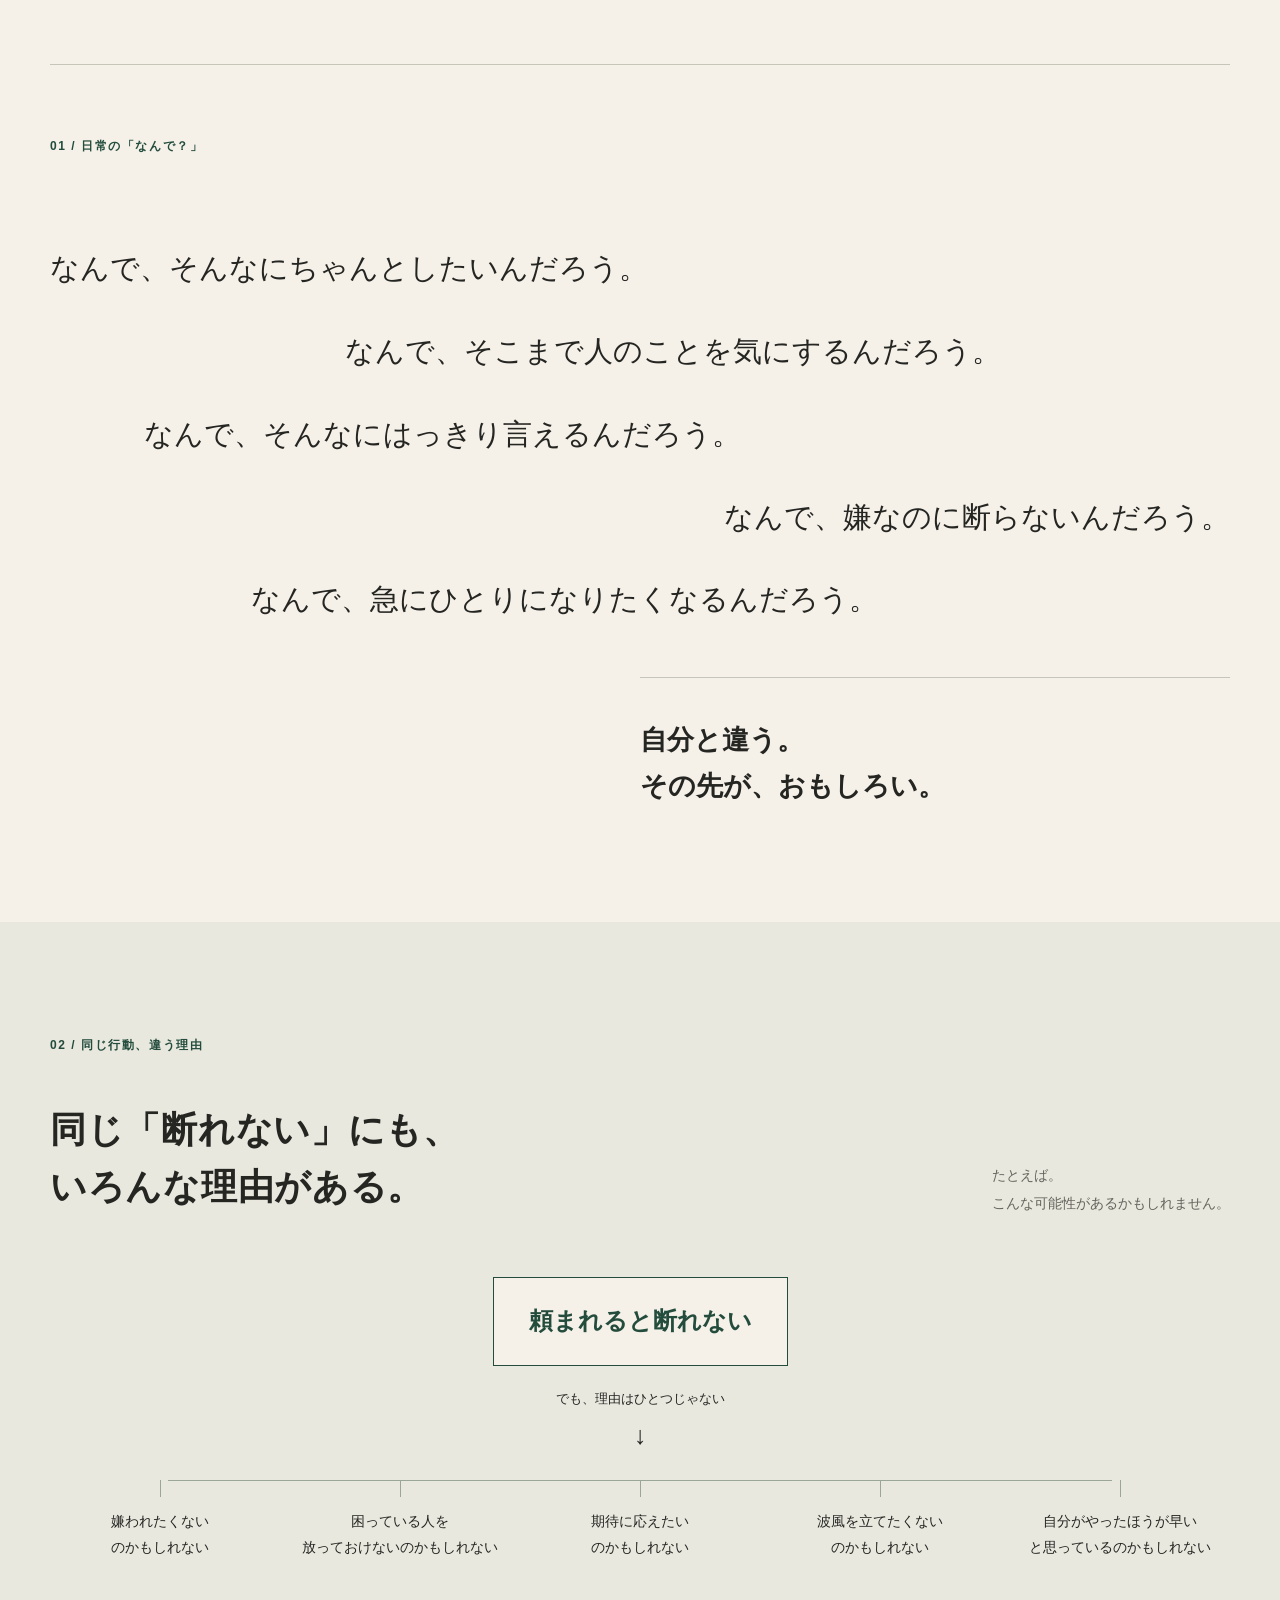
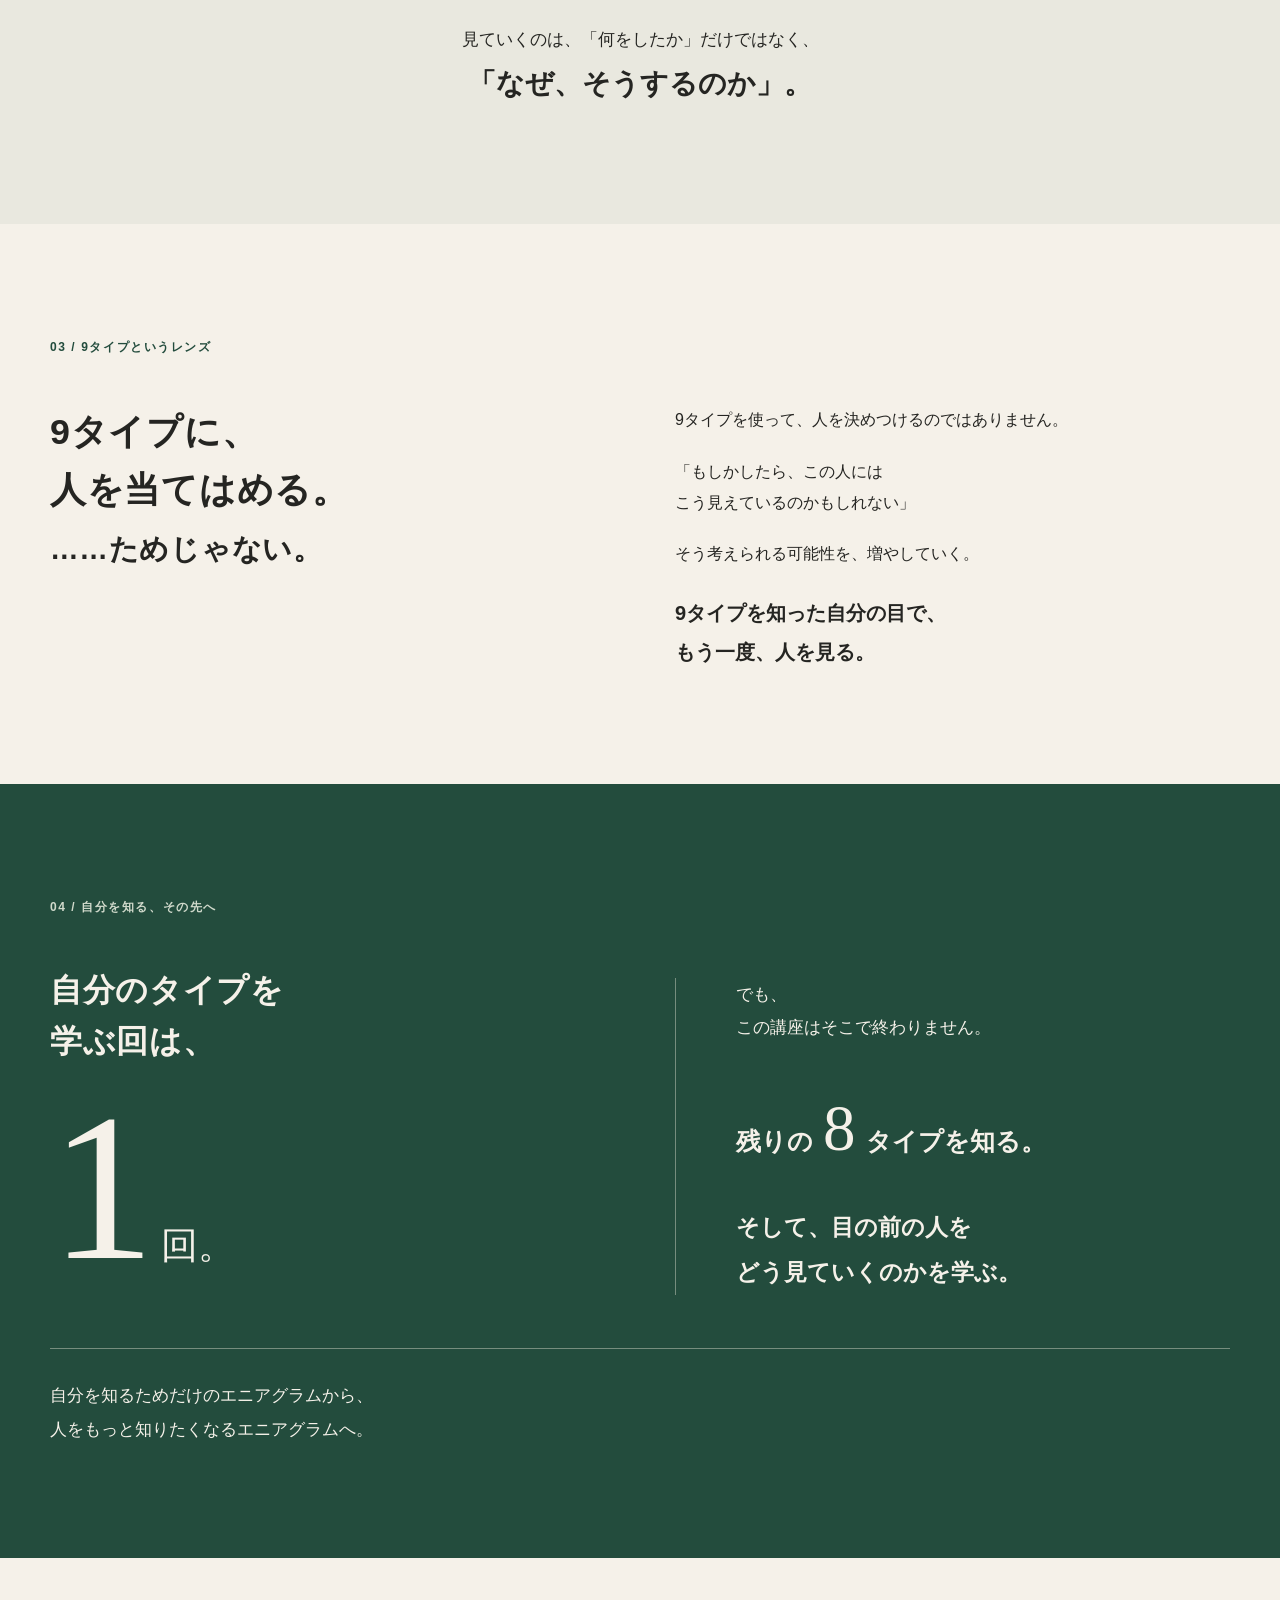
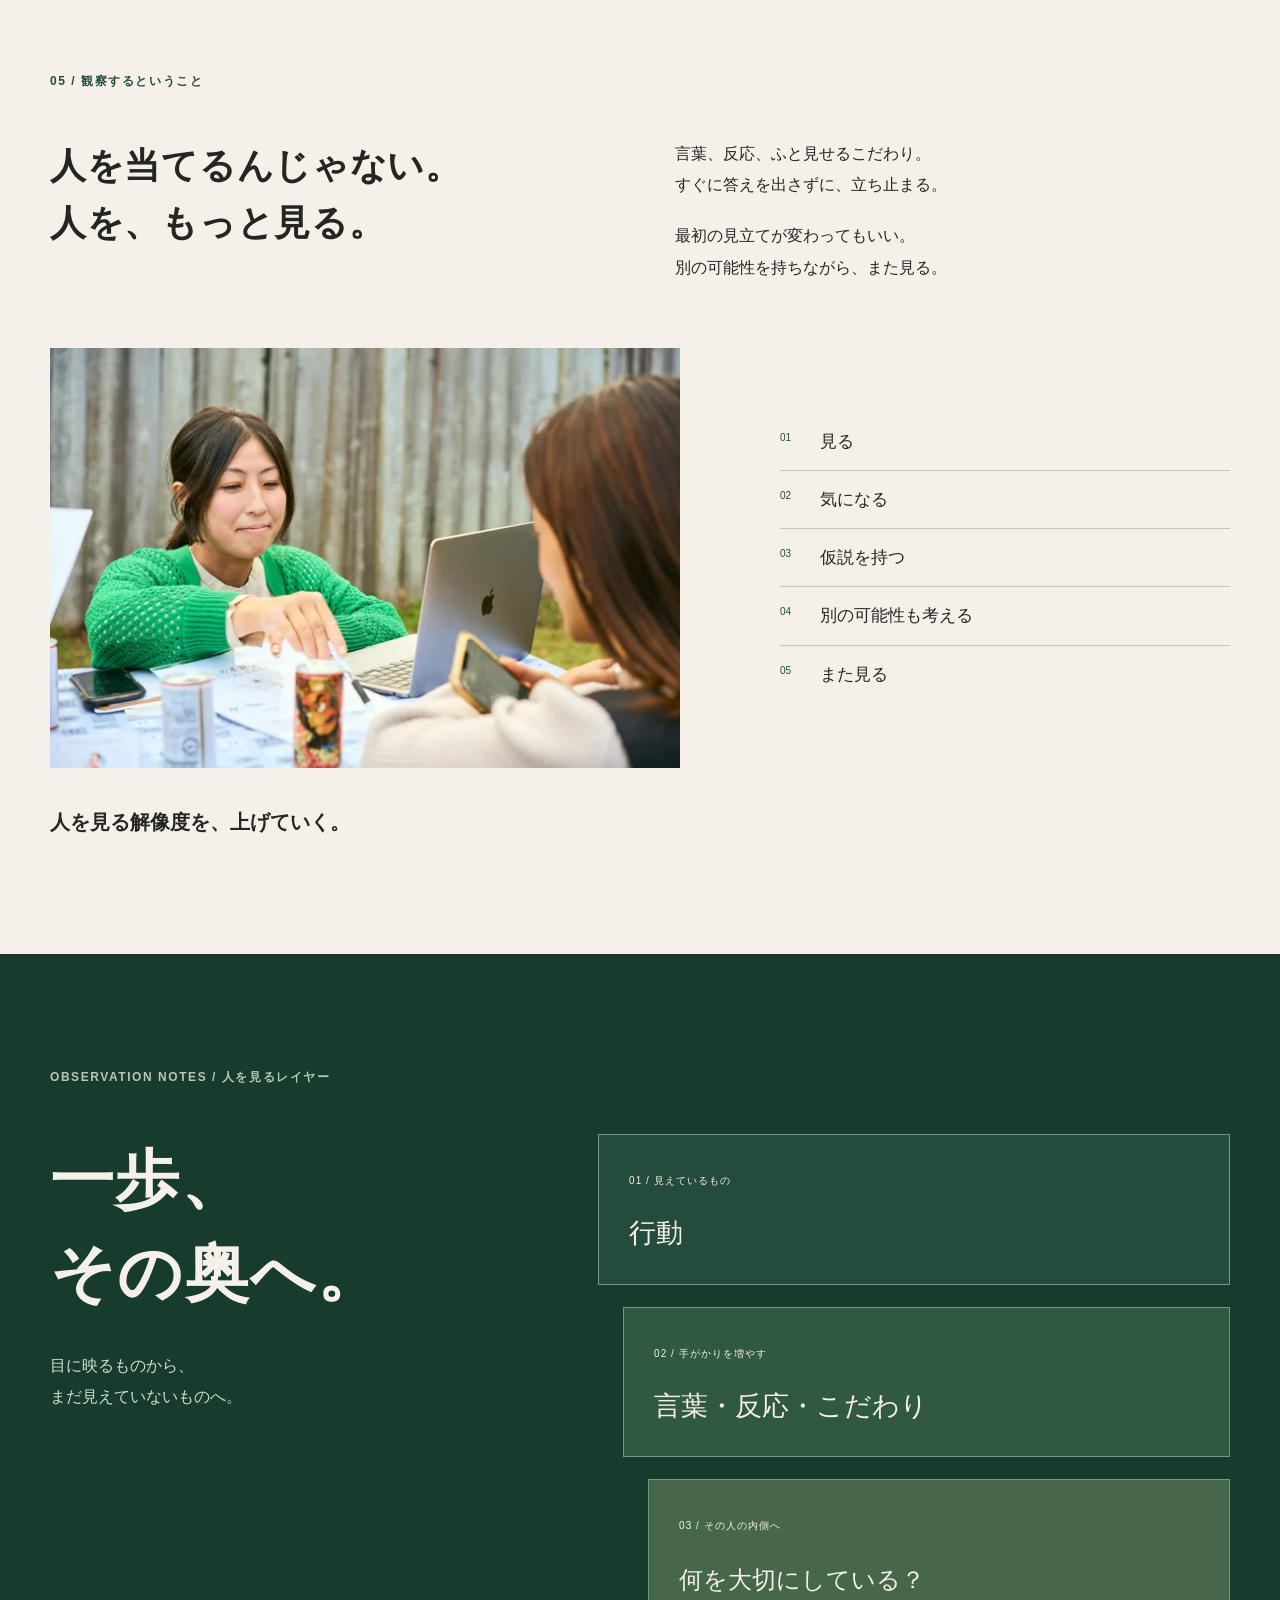
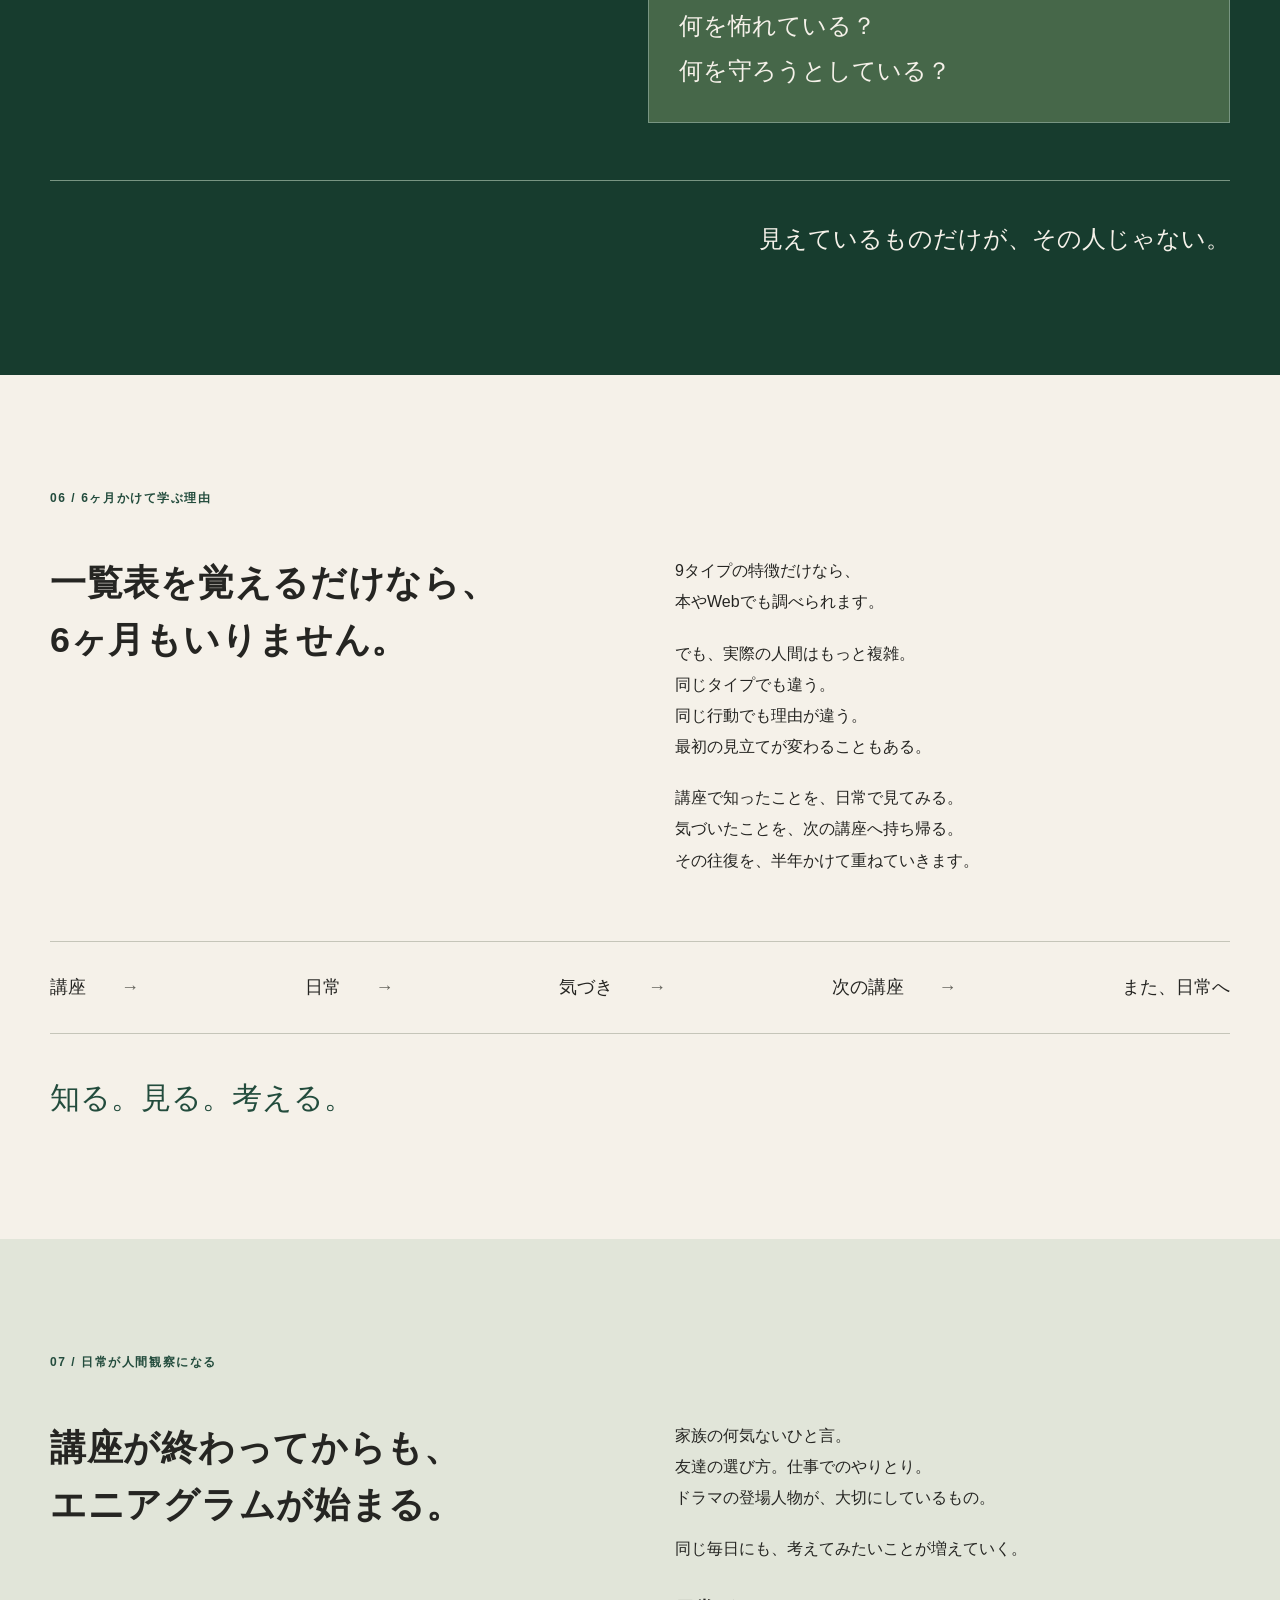
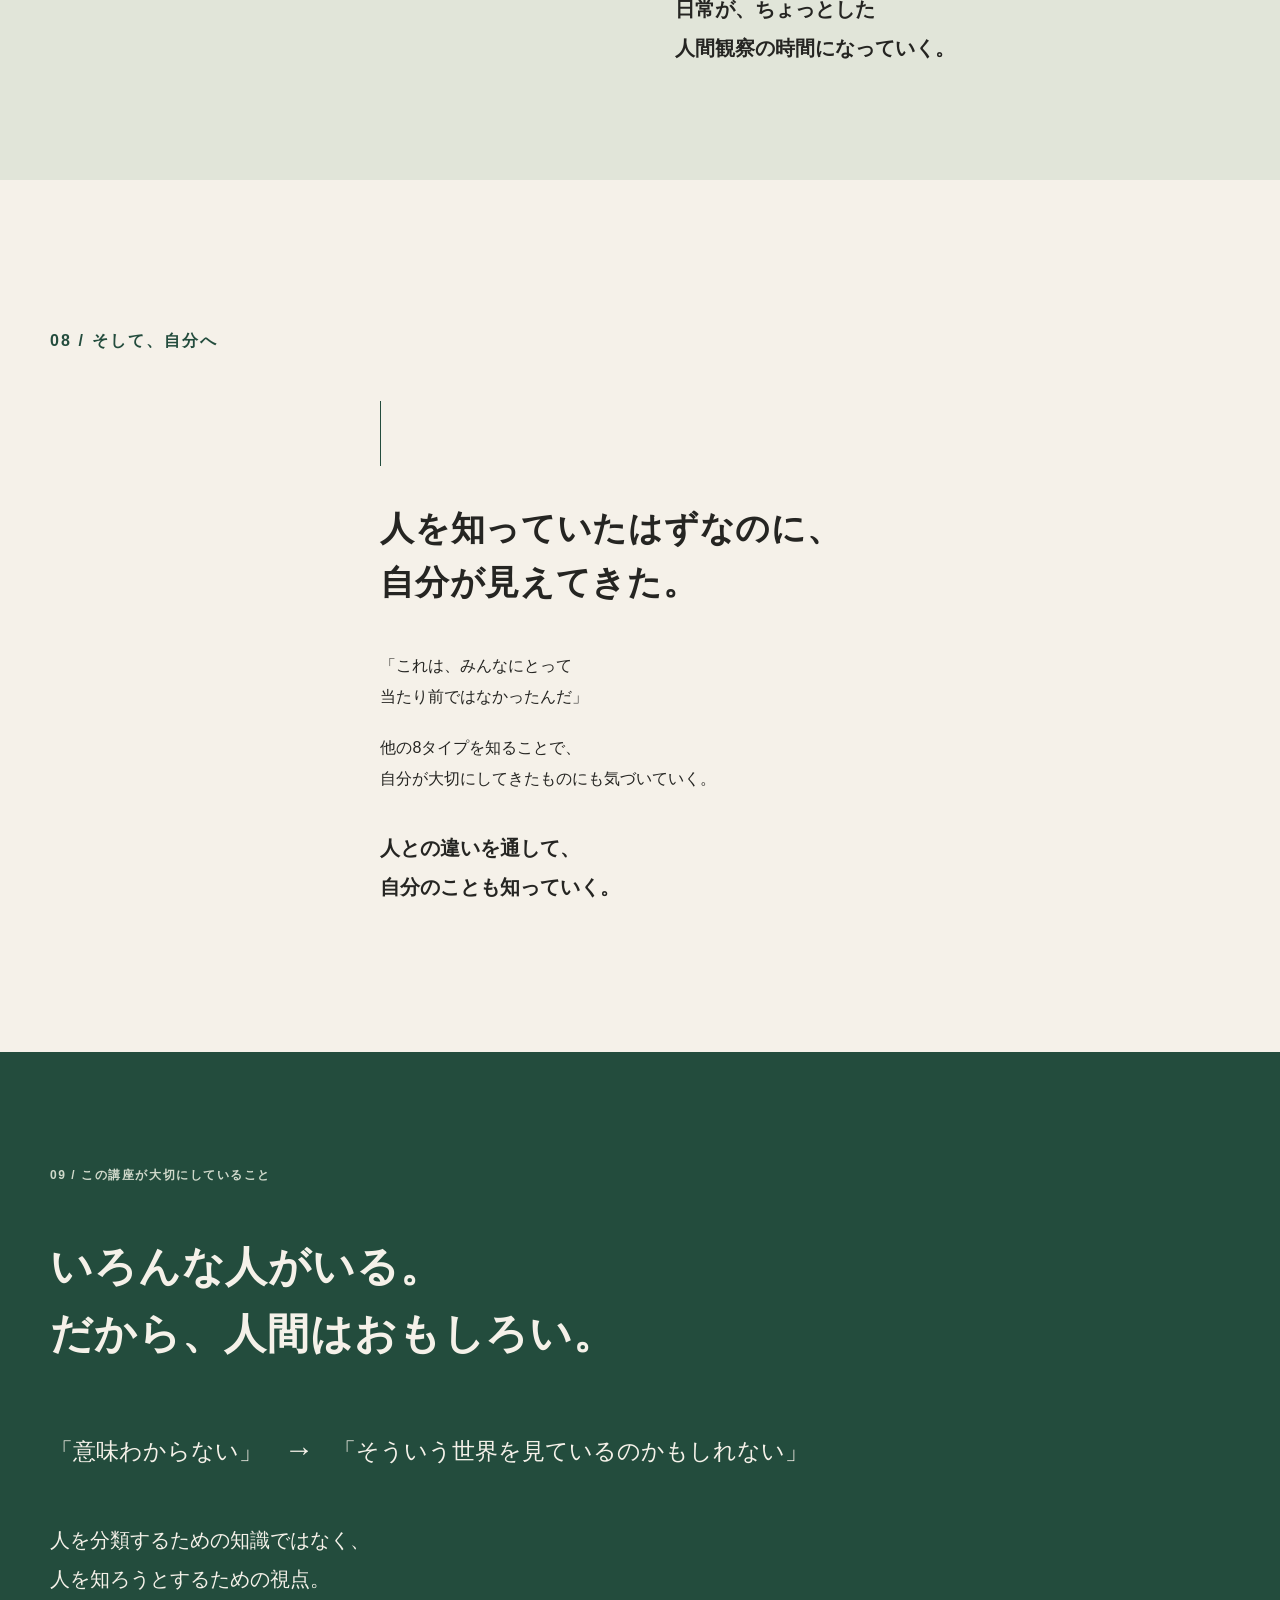
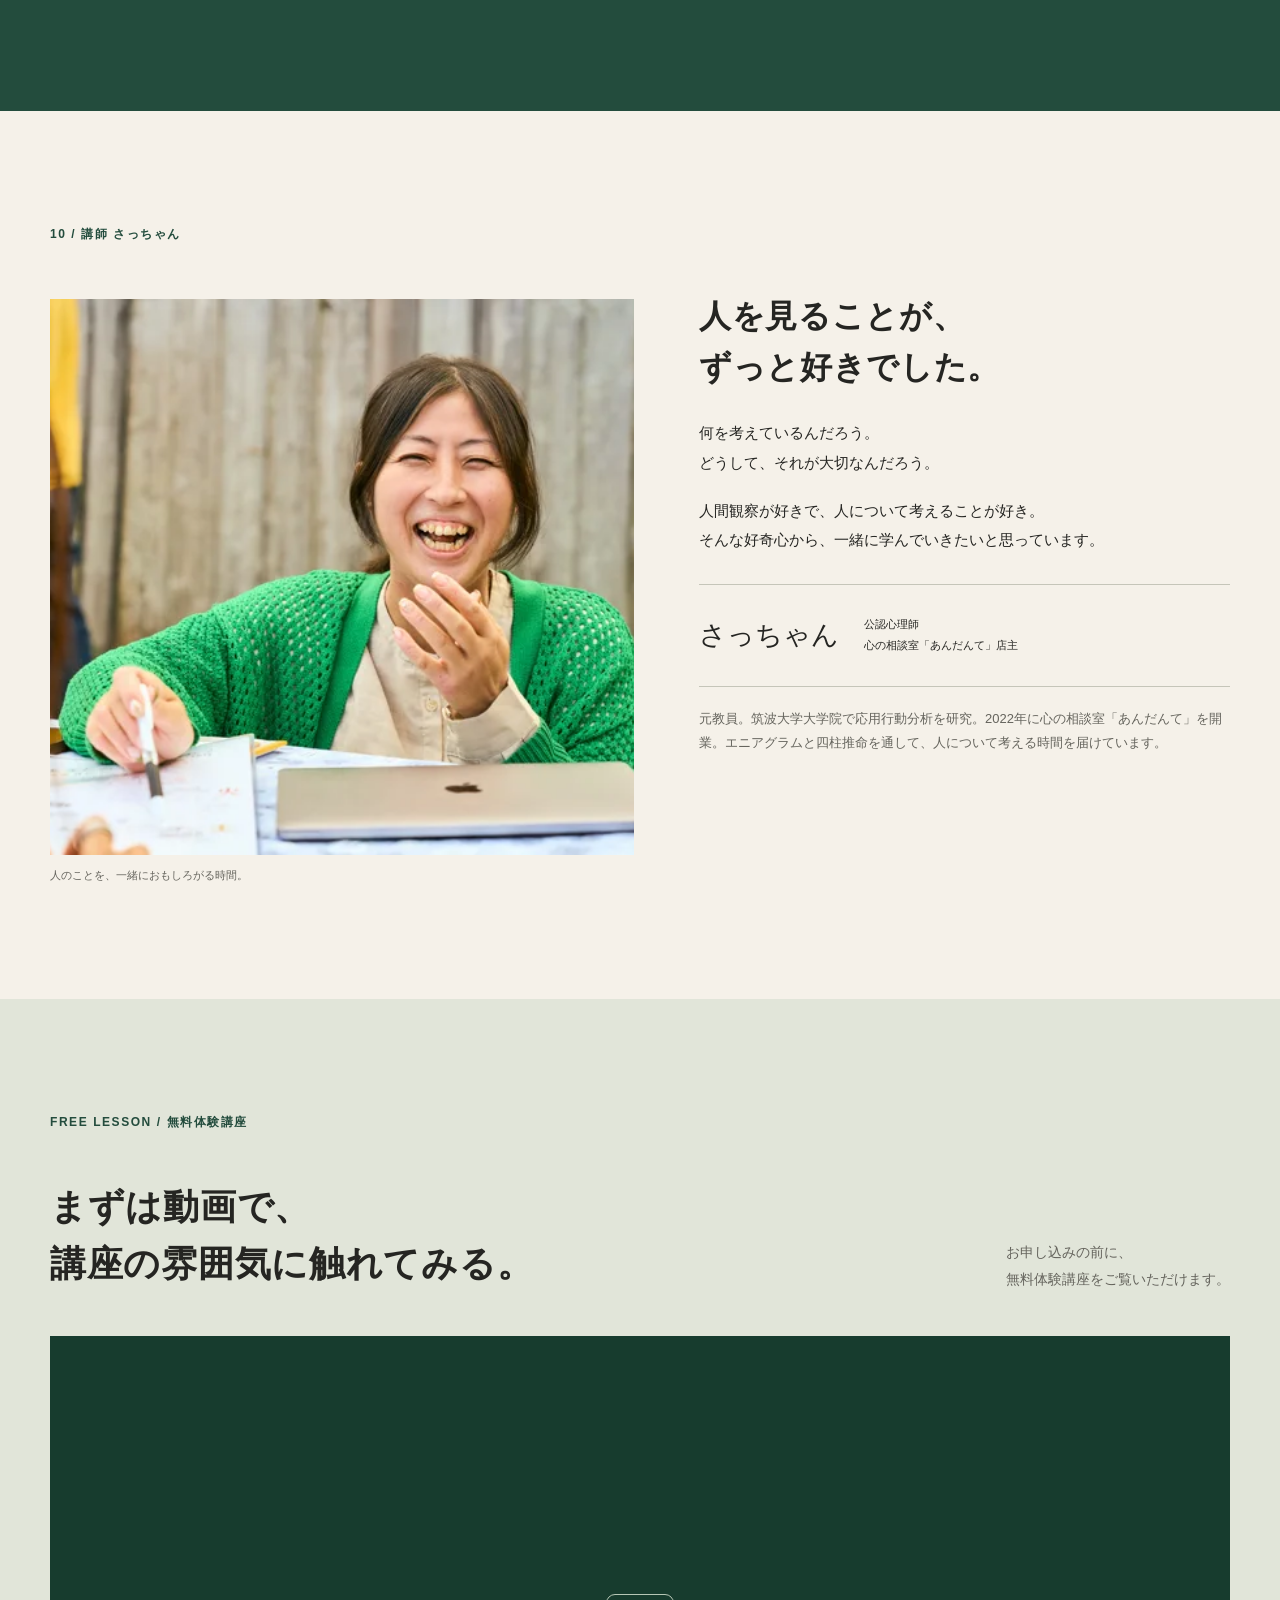
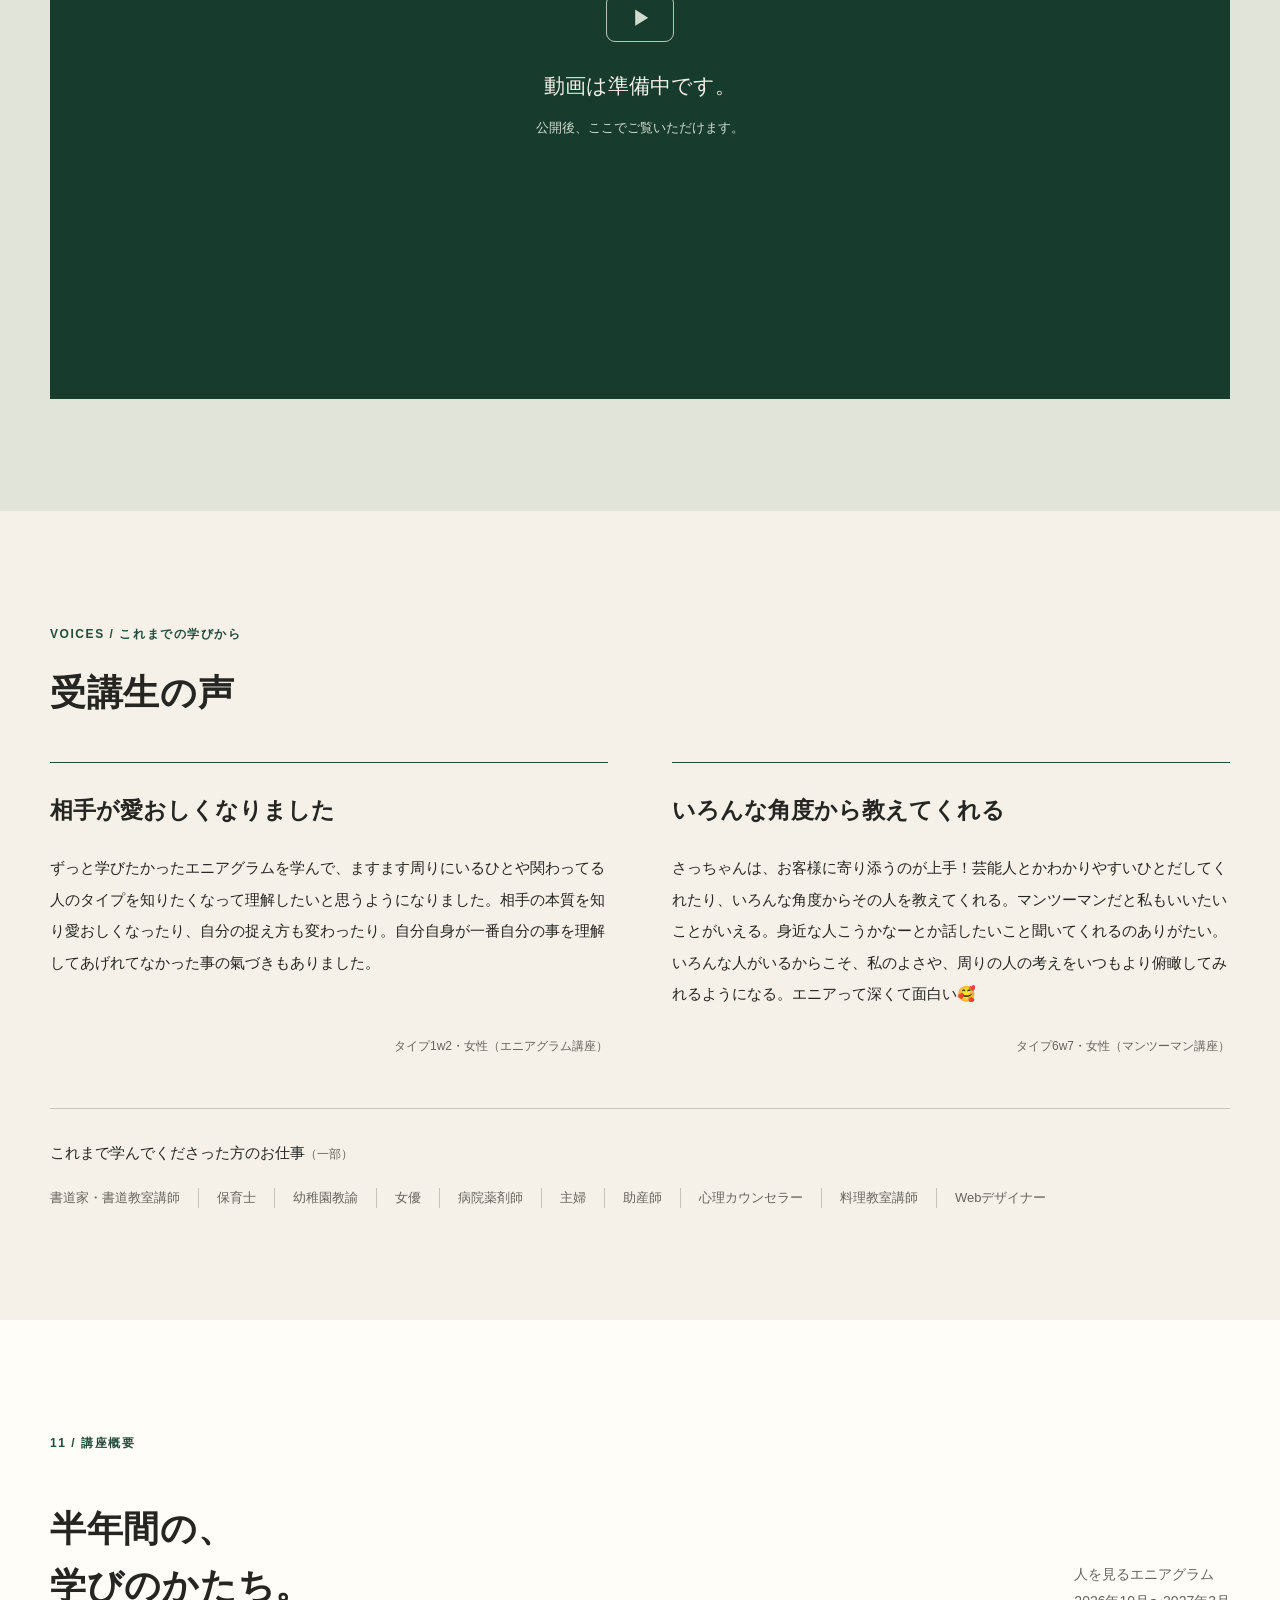
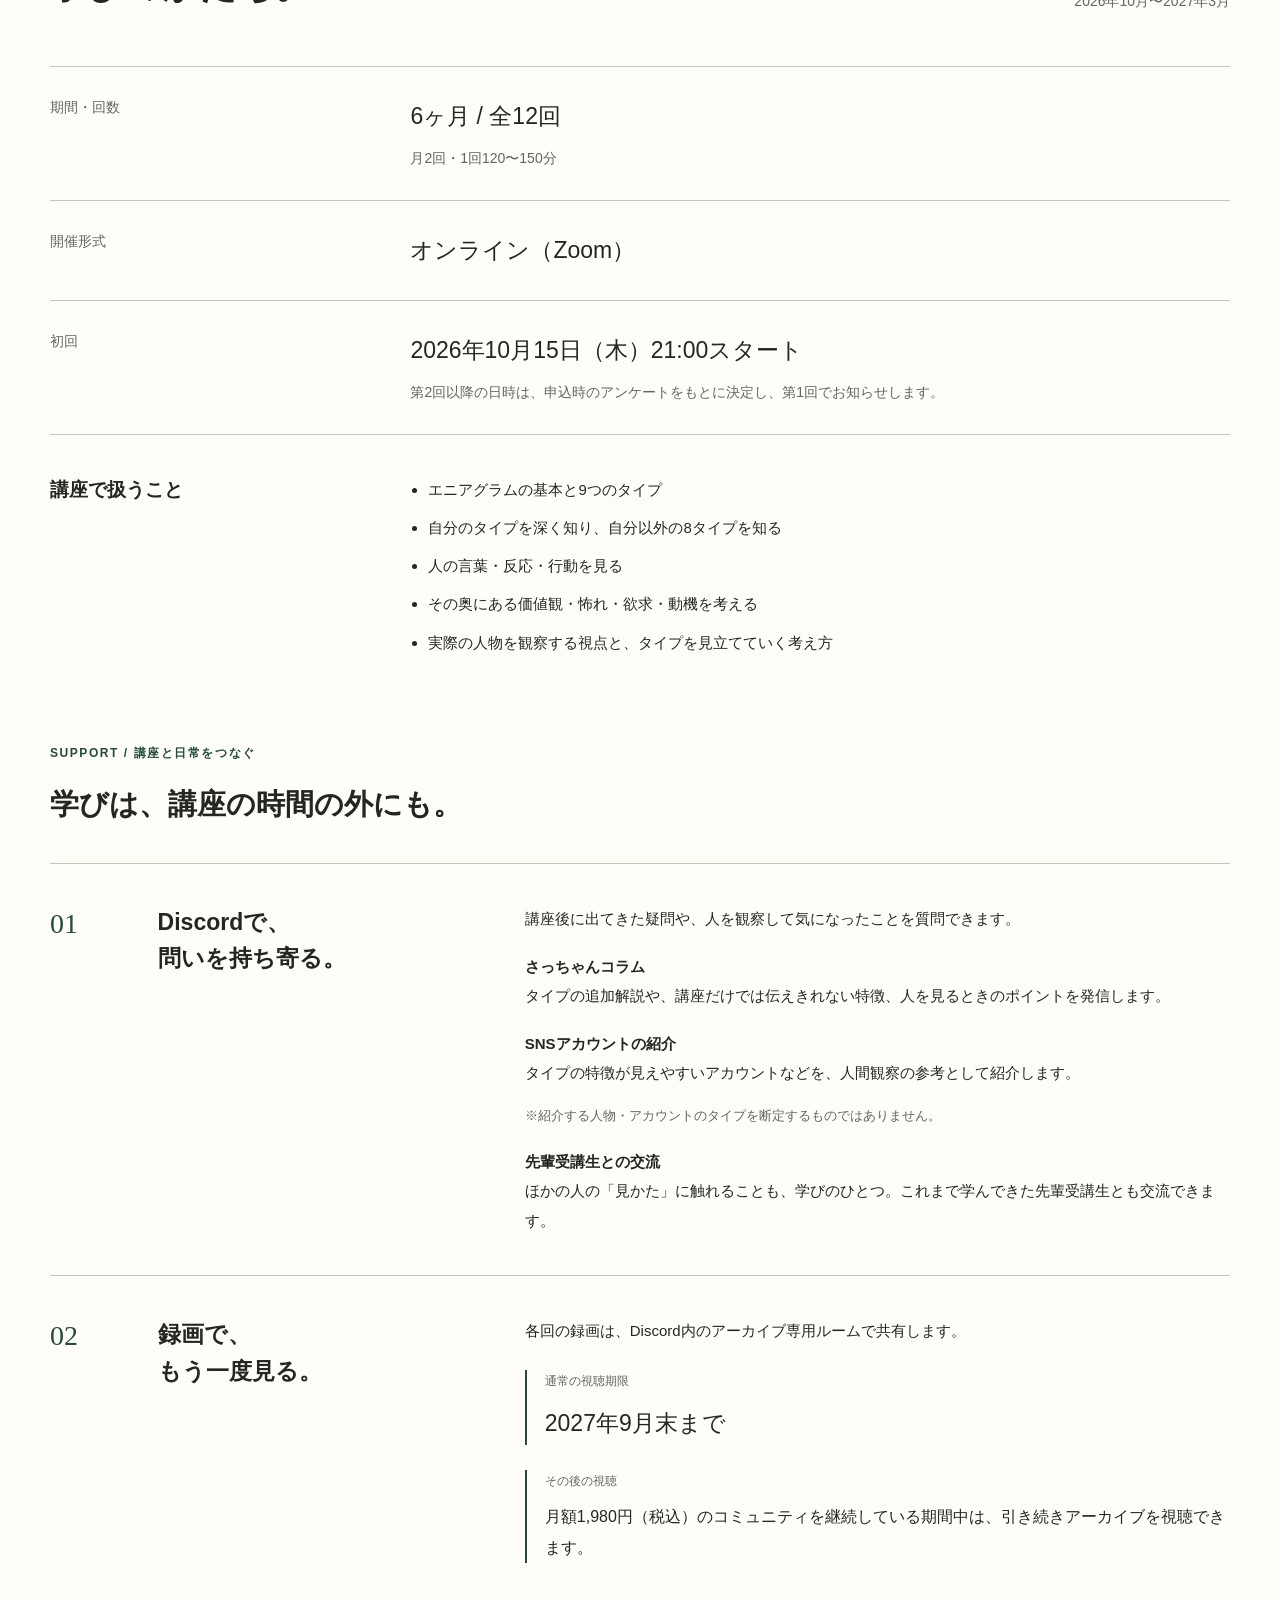
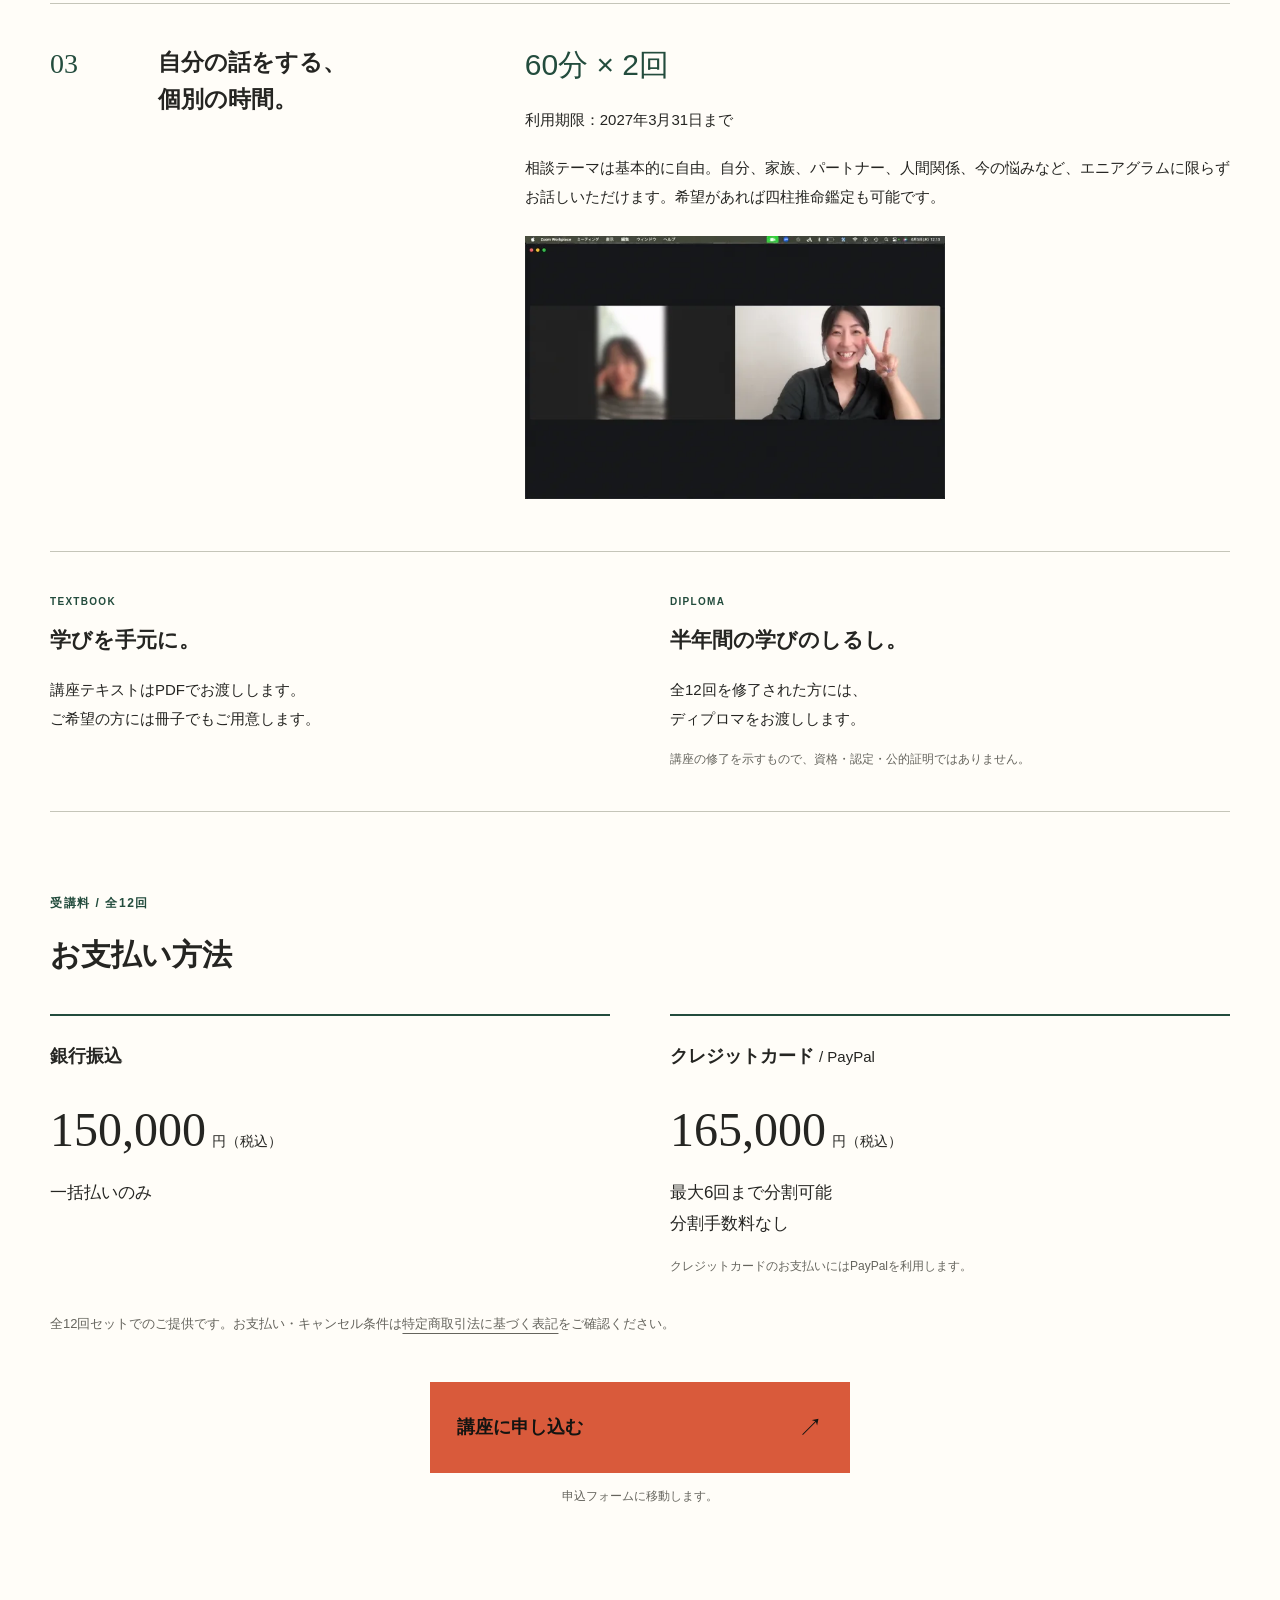
==== commit 82dd038e: "Publish refined 人を見るエニアグラム landing page" ====
--- a/index.html
+++ b/index.html
@@ -1,439 +1,120 @@
-<!DOCTYPE html>
+<!doctype html>
 <html lang="ja">
 <head>
-<meta charset="UTF-8">
-<meta name="viewport" content="width=device-width, initial-scale=1.0">
-<title>生き方の軸をつくる6ヶ月間｜エニアグラム講座｜あんだんて</title>
-<meta name="description" content="自分のタイプの回は1回だけ。残りの11回は、自分以外の人の回です。公認心理師さっちゃんと、半年かけてエニアグラムの9タイプを学ぶ全12回のグループ講座。">
-<!-- ▼ OGP（og:image は絶対URL。相対だとLINEが読めない） -->
+<meta charset="utf-8">
+<meta name="viewport" content="width=device-width, initial-scale=1">
+<title>人を見るエニアグラム｜人って、わからない。だから、おもしろい。</title>
+<meta name="description" content="9つのタイプを手がかりに、行動の奥にある動機や価値観を考える6ヶ月。さっちゃんと学ぶ全12回のオンライン講座。初回は2026年10月15日（木）21:00。">
 <meta property="og:type" content="website">
-<meta property="og:title" content="生き方の軸をつくる6ヶ月間｜エニアグラム講座">
-<meta property="og:description" content="自分のタイプの回は1回だけ。残りの11回は、自分以外の人の回です。">
+<meta property="og:title" content="人を見るエニアグラム">
+<meta property="og:description" content="人って、わからない。だから、おもしろい。9つのタイプを手がかりに、人をもっと知りたくなる6ヶ月。">
 <meta property="og:url" content="https://satchan-cocoro.github.io/enneagram-kouza/">
 <meta property="og:image" content="https://satchan-cocoro.github.io/enneagram-kouza/ogp.png">
 <meta property="og:site_name" content="あんだんて">
 <meta name="twitter:card" content="summary_large_image">
-<link rel="preconnect" href="https://fonts.googleapis.com">
-<link href="https://fonts.googleapis.com/css2?family=Shippori+Mincho:wght@500;600;700&family=Noto+Sans+JP:wght@400;500;700&display=swap" rel="stylesheet">
-<style>
-:root {
-  --navy: #1F3048;
-  --navy-deep: #16233A;
-  --gold: #A67C2E;
-  --gold-soft: #F2EADB;
-  --base: #FAF8F4;
-  --white: #FFFFFF;
-  --text: #2A2E36;
-  --gray: #737884;
-  --line: #E4DED2;
-  --tbd: #FFF1A8;
-}
-* { margin: 0; padding: 0; box-sizing: border-box; }
-html { scroll-behavior: smooth; }
-body {
-  font-family: 'Noto Sans JP', 'Hiragino Kaku Gothic ProN', 'Yu Gothic', sans-serif;
-  color: var(--text); background: var(--base);
-  line-height: 1.9; font-size: 16px; -webkit-font-smoothing: antialiased;
-}
-.inner { max-width: 640px; margin: 0 auto; padding: 0 22px; }
-section { padding: 72px 0; }
-p + p { margin-top: 1.1em; }
-.label {
-  display: flex; align-items: center; gap: 12px;
-  font-size: 12px; font-weight: 700; letter-spacing: 0.22em;
-  color: var(--gold); margin-bottom: 16px;
-}
-.label::after { content: ""; flex: 1; height: 1px; background: var(--line); }
-h2 {
-  font-family: 'Shippori Mincho', 'Hiragino Mincho ProN', serif;
-  font-size: 25px; font-weight: 600; line-height: 1.6; color: var(--navy);
-  margin-bottom: 26px; text-wrap: balance;
-}
-h3 { font-family: 'Shippori Mincho', 'Hiragino Mincho ProN', serif; color: var(--navy); font-weight: 600; line-height: 1.6; }
-
-/* 未確定の目印（公開前にすべて消す） */
-.tbd { background: var(--tbd); color: #6A5300; font-weight: 700; border-radius: 4px; padding: 0 6px; }
-.draft-bar {
-  position: sticky; top: 0; z-index: 10; background: #FFF6C9; color: #5C4800;
-  font-size: 12.5px; text-align: center; padding: 8px 16px; border-bottom: 1px solid #E8D98A;
-}
-
-/* ヒーロー */
-.hero { background: var(--navy-deep); color: var(--white); padding: 64px 0 56px; }
-.hero .eyebrow { font-size: 13px; letter-spacing: 0.24em; color: #D9BF8C; }
-.hero h1 {
-  font-family: 'Shippori Mincho', 'Hiragino Mincho ProN', serif; font-weight: 600;
-  font-size: 34px; line-height: 1.5; margin: 14px 0 6px; text-wrap: balance;
-}
-.hero .sub { font-size: 15px; color: #C9D2DF; letter-spacing: 0.08em; }
-.hero .thesis {
-  margin: 36px 0 30px; padding: 22px 0; border-top: 1px solid rgba(255,255,255,.18); border-bottom: 1px solid rgba(255,255,255,.18);
-  font-family: 'Shippori Mincho', serif; font-size: 20px; line-height: 1.9;
-}
-.hero .thesis em { font-style: normal; color: #E3C58A; }
-.hero .meta { font-size: 13.5px; color: #C9D2DF; }
-
-.hero-teacher { display: flex; align-items: center; gap: 14px; margin-bottom: 22px; }
-.hero-teacher img { width: 64px; height: 64px; border-radius: 50%; object-fit: cover; object-position: 50% 22%; border: 2px solid #D9BF8C; flex: none; }
-.hero-teacher p { font-size: 12.5px; color: #C9D2DF; line-height: 1.6; }
-.hero-teacher b { display: block; font-family: 'Shippori Mincho', serif; font-size: 16px; color: var(--white); font-weight: 600; }
-.profile-photo { width: 100%; max-width: 360px; aspect-ratio: 4 / 5; object-fit: cover; object-position: 50% 30%; border-radius: 16px; display: block; margin: 0 auto; }
-
-/* CTA */
-.cta-btn {
-  display: block; text-align: center; text-decoration: none;
-  background: var(--gold); color: var(--white);
-  font-weight: 700; font-size: 17px; letter-spacing: 0.06em;
-  padding: 18px 24px; border-radius: 999px;
-  box-shadow: 0 6px 18px rgba(166,124,46,.35);
-  transition: transform .15s ease;
-}
-.cta-btn:hover { transform: translateY(-2px); }
-.cta-btn:focus-visible { outline: 3px solid var(--white); outline-offset: 3px; }
-.cta-note { text-align: center; font-size: 12.5px; color: var(--gray); margin-top: 12px; }
-.hero .cta-note { color: #AEB9C8; }
-
-/* 共感 */
-.voices { list-style: none; display: grid; gap: 12px; }
-.voices li {
-  background: var(--white); border-left: 3px solid var(--gold);
-  padding: 14px 18px; font-size: 15px; line-height: 1.7;
-}
-
-/* 9人の輪（シグネチャー） */
-.band { background: var(--navy); color: var(--white); padding: 72px 0; text-align: center; }
-.band h2 { color: var(--white); }
-.circle-row { display: grid; grid-template-columns: repeat(3, 1fr); gap: 14px; max-width: 330px; margin: 10px auto 30px; }
-.person {
-  aspect-ratio: 1; border-radius: 50%; border: 1.5px solid rgba(255,255,255,.35);
-  display: flex; flex-direction: column; align-items: center; justify-content: center; gap: 0;
-  font-size: 12px; color: #C9D2DF; line-height: 1.3;
-}
-.person b { font-family: 'Shippori Mincho', serif; font-size: 22px; color: var(--white); font-weight: 600; }
-.person.me { background: var(--gold); border-color: var(--gold); color: var(--white); }
-.band p { color: #D5DDE8; font-size: 15px; }
-.band .big { font-family: 'Shippori Mincho', serif; font-size: 20px; color: var(--white); line-height: 1.9; }
-.band em { font-style: normal; color: #E3C58A; }
-
-/* 全12回 */
-.sessions { list-style: none; border-top: 1px solid var(--line); }
-.sessions li { display: grid; grid-template-columns: 58px 1fr auto; align-items: center; gap: 12px; padding: 14px 4px; border-bottom: 1px solid var(--line); }
-.sessions .no { font-size: 12px; color: var(--gray); letter-spacing: .08em; font-variant-numeric: tabular-nums; }
-.sessions .ttl { font-family: 'Shippori Mincho', serif; font-size: 17px; color: var(--navy); font-weight: 600; }
-.sessions .ttl small { display: block; font-family: 'Noto Sans JP', sans-serif; font-size: 12.5px; color: var(--gray); font-weight: 400; }
-.sessions .mon { font-size: 12.5px; color: var(--gold); font-weight: 700; font-variant-numeric: tabular-nums; }
-.sessions li.bookend { background: var(--gold-soft); }
-.note { font-size: 13.5px; color: var(--gray); margin-top: 18px; }
-
-/* お渡しするもの */
-.gift { display: grid; grid-template-columns: 44px 1fr; gap: 14px; padding: 22px 0; border-bottom: 1px solid var(--line); }
-.gift:last-child { border-bottom: none; }
-.gift .ic {
-  width: 44px; height: 44px; border-radius: 50%; background: var(--gold-soft); color: var(--gold);
-  display: flex; align-items: center; justify-content: center; font-family: 'Shippori Mincho', serif; font-weight: 700; font-size: 18px;
-}
-.gift h3 { font-size: 17px; margin-bottom: 4px; }
-.gift p { font-size: 14.5px; }
-.gift .story { margin-top: 10px; background: var(--white); padding: 14px 16px; font-size: 14px; border-radius: 8px; }
-
-/* 正直に */
-.honest { background: var(--white); border: 1px solid var(--line); border-radius: 14px; padding: 28px 24px; }
-.honest p { font-size: 15px; }
-
-/* 講師 */
-.profile { display: grid; gap: 18px; }
-.profile-head { display: flex; align-items: center; gap: 16px; }
-.profile-head img { width: 88px; height: 88px; border-radius: 50%; object-fit: cover; object-position: 50% 20%; border: 3px solid var(--gold-soft); flex: none; }
-.profile .name { font-family: 'Shippori Mincho', serif; font-size: 22px; color: var(--navy); }
-.profile .role { font-size: 12.5px; color: var(--gold); font-weight: 700; letter-spacing: .1em; }
-.stats { display: grid; grid-template-columns: 1fr 1fr; gap: 12px; }
-.stat { background: var(--white); border-radius: 10px; padding: 14px 16px; text-align: center; }
-.stat b { display: block; font-family: 'Shippori Mincho', serif; font-size: 26px; color: var(--navy); font-variant-numeric: tabular-nums; }
-.stat span { font-size: 12px; color: var(--gray); }
-.profile p { font-size: 14.5px; }
-
-/* 受講生の声 */
-.review { background: var(--white); border-radius: 12px; padding: 22px 22px 18px; margin-bottom: 14px; }
-.review h3 { font-size: 16px; margin-bottom: 8px; }
-.review p { font-size: 14.5px; }
-.review .who { font-size: 12.5px; color: var(--gray); margin-top: 8px; text-align: right; }
-.alumni { list-style: none; display: flex; flex-wrap: wrap; gap: 8px; margin-top: 18px; }
-.alumni li { background: var(--white); border: 1px solid var(--line); border-radius: 999px; font-size: 12.5px; padding: 4px 12px; }
-
-/* 講座概要 */
-.spec-wrap { overflow-x: auto; }
-table.spec { width: 100%; border-collapse: collapse; font-size: 14.5px; background: var(--white); }
-.spec th, .spec td { padding: 14px 14px; border-bottom: 1px solid var(--line); text-align: left; vertical-align: top; }
-.spec th { width: 32%; color: var(--navy); font-weight: 700; background: #F4F0E7; }
-.price { font-family: 'Shippori Mincho', serif; font-size: 24px; color: var(--navy); font-weight: 600; }
-
-/* 3ヶ月との違い */
-.compare { display: grid; gap: 14px; }
-.cmp { background: var(--white); border-radius: 12px; padding: 20px 20px; border-top: 3px solid var(--line); }
-.cmp.this { border-top-color: var(--gold); }
-.cmp h3 { font-size: 16px; margin-bottom: 6px; }
-.cmp p { font-size: 14px; }
-
-/* FAQ */
-details { background: var(--white); border-radius: 10px; margin-bottom: 10px; }
-summary { list-style: none; cursor: pointer; padding: 16px 44px 16px 18px; font-weight: 700; font-size: 15px; color: var(--navy); position: relative; line-height: 1.6; }
-summary::-webkit-details-marker { display: none; }
-summary::after { content: "+"; position: absolute; right: 18px; top: 50%; transform: translateY(-50%); color: var(--gold); font-size: 22px; font-weight: 400; }
-details[open] summary::after { content: "−"; }
-summary:focus-visible { outline: 2px solid var(--gold); outline-offset: -2px; }
-details .a { padding: 0 18px 18px; font-size: 14.5px; }
-
-/* 締め */
-.closing { background: var(--navy-deep); color: var(--white); text-align: center; padding: 80px 0; }
-.closing h2 { color: var(--white); }
-.closing p.msg { color: #D5DDE8; font-size: 15px; margin-bottom: 32px; }
-.closing .sign { font-family: 'Shippori Mincho', serif; font-size: 14px; color: #D9BF8C; margin-top: 38px; letter-spacing: .1em; }
-footer { background: #101A2B; color: #9AA8BA; text-align: center; font-size: 12px; padding: 28px 22px; }
-footer a { color: #C9D2DF; }
-
-@media (prefers-reduced-motion: reduce) { html { scroll-behavior: auto; } .cta-btn { transition: none; } }
-@media (min-width: 720px) {
-  .hero h1 { font-size: 42px; }
-  h2 { font-size: 29px; }
-  .compare { grid-template-columns: 1fr 1fr; }
-}
-</style>
+<link rel="icon" href="assets/favicon.svg" type="image/svg+xml">
+<link rel="stylesheet" href="styles.css">
+<script src="script.js" defer></script>
 </head>
 <body>
-
-
-<header class="hero">
-  <div class="inner">
-    <div class="eyebrow">エニアグラム講座｜全12回</div>
-    <h1>生き方の軸をつくる<br>6ヶ月間</h1>
-    <p class="sub">2026年10月〜2027年3月・月2回のオンライン講座</p>
-    <p class="thesis">自分のタイプの回は、<em>1回だけ</em>。<br>残りの11回は、<em>自分以外の人の回</em>です。</p>
-    <div class="hero-teacher"><img src="satchan.jpg" alt=""><p><b>講師　さっちゃん</b>公認心理師／エニアグラムセッション延べ350名</p></div>
-    <a class="cta-btn" href="https://docs.google.com/forms/d/e/1FAIpQLSd08NwVX4j2yaocGOyE6DG5NZuHImAWypMFYuB7JT__Tu-72g/viewform" target="_blank" rel="noopener">講座に申し込む</a>
-    <p class="cta-note">第1回は <b>10月15日（木）21:00</b> スタート／お申し込みは第1回の前日まで</p>
-  </div>
+<a class="skip-link" href="#main">本文へ移動</a>
+<header class="site-header wrap">
+ <a class="brand" href="./" aria-label="人を見るエニアグラム トップ"><span class="brand-mark" aria-hidden="true">人</span><span>人を見る<br>エニアグラム</span></a>
+ <nav aria-label="メインナビゲーション"><a href="#about">この講座について</a><a href="#details">講座概要・受講料 <span aria-hidden="true">↗</span></a></nav>
 </header>
-
-<!-- 共感 -->
-<section>
-  <div class="inner">
-    <div class="label">こんなこと、ありませんか</div>
-    <h2>自分のことは、なんとなくわかる。<br>わからないのは、家族のほう。</h2>
-    <ul class="voices">
-      <li>なんでうちの子は、あそこであんなに嫌がるんだろう</li>
-      <li>なんで夫は、そこで黙るんだろう</li>
-      <li>職場のあの人の一言に、いつまでも引っかかってしまう</li>
-      <li>診断で自分のタイプは知った。でも、そこから先がわからない</li>
-    </ul>
-    <p style="margin-top:24px;">自分のことは、1回わかれば「そうそう、私ってこう！」ってなるんです。<br>でも、そばにいる人のことは、わからないままなんですよね。</p>
-  </div>
+<main id="main">
+<section class="hero wrap" aria-labelledby="hero-title">
+ <div class="hero-top"><p class="eyebrow">人間を知る、そのおもしろさへ。</p><p class="edition">全12回 / 6ヶ月 / ONLINE</p></div>
+ <div class="hero-stage">
+  <h1 id="hero-title"><span>人って、<br class="mobile-only">わからない。</span><span>だから、<br class="mobile-only">おもしろい。</span></h1>
+  <figure class="hero-photo"><img src="assets/hero-1280.webp" srcset="assets/hero-640.webp 640w, assets/hero-1280.webp 1280w" sizes="(max-width: 700px) 92vw, 64vw" width="1280" height="853" fetchpriority="high" alt="相手の話を聞きながら考える講師のさっちゃん"><figcaption>見えている行動の、その奥へ。</figcaption></figure>
+  <div class="hero-side" aria-hidden="true">A DIFFERENT WAY TO SEE PEOPLE</div>
+  <div class="hero-stamp"><span>10.15</span><small>2026 THU / 21:00 START</small></div>
+ </div>
+ <div class="hero-intro">
+  <div class="intro-heading"><p class="eyebrow">「人を見るエニアグラム」</p><h2>いつもの人が、<br>少し違って見えてくる。</h2><a class="text-link" href="#about">講座をもう少し見てみる <span aria-hidden="true">↓</span></a></div>
+  <div class="prose"><p>自分なら気にならないことを、<br>ずっと気にしている人がいる。<br>自分なら選ばないことを、<br>迷わず選ぶ人がいる。</p><p>同じ言葉を聞いても、<br>うれしい人もいれば、傷つく人もいる。<br>同じ出来事の中にいても、<br>人によって、見えている世界はけっこう違う。</p><p>エニアグラムを手がかりに、<br>9つのタイプと、<br class="mobile-only">その奥にあるものを知っていく。<br>自分のタイプを知って、終わりじゃない。</p><p class="strong">人を見ることが、<br class="mobile-only">どんどん面白くなる6ヶ月。</p><p>全12回のエニアグラム講座です。</p></div>
+ </div>
 </section>
 
-<!-- シグネチャー：9人の輪 -->
-<div class="band">
-  <div class="inner">
-    <h2>半年かけて、<br>9人分の取説がそろう。</h2>
-    <div class="circle-row" aria-hidden="true">
-      <div class="person me"><b>1</b>あなた</div>
-      <div class="person"><b>2</b>夫</div>
-      <div class="person"><b>3</b>上の子</div>
-      <div class="person"><b>4</b>下の子</div>
-      <div class="person"><b>5</b>母</div>
-      <div class="person"><b>6</b>上司</div>
-      <div class="person"><b>7</b>ママ友</div>
-      <div class="person"><b>8</b>同僚</div>
-      <div class="person"><b>9</b>友だち</div>
-    </div>
-    <p class="big">これ、<em>わざと</em>です。</p>
-    <p>「なんで？」の答えが見つかるのは、自分の回じゃなくて、その人の回。<br>毎回だれかのタイプを学ぶたびに、「家族の誰かはこれかも」が出てきます。<br>自分の回は、むしろ答え合わせに近いんです。</p>
-  </div>
-</div>
-
-<!-- 全12回 -->
-<section>
-  <div class="inner">
-    <div class="label">講座の中身｜全12回</div>
-    <h2>全体 → 9タイプ → 見抜き方。</h2>
-    <ol class="sessions">
-      <li class="bookend"><span class="no">第1回</span><span class="ttl">エニアグラムについて<small>全体のしくみ。タイプが決まっていなくても大丈夫</small></span><span class="mon">10月</span></li>
-      <li><span class="no">第2回</span><span class="ttl">タイプ7</span><span class="mon">10月</span></li>
-      <li><span class="no">第3回</span><span class="ttl">タイプ5</span><span class="mon">11月</span></li>
-      <li><span class="no">第4回</span><span class="ttl">タイプ8</span><span class="mon">11月</span></li>
-      <li><span class="no">第5回</span><span class="ttl">タイプ2</span><span class="mon">12月</span></li>
-      <li><span class="no">第6回</span><span class="ttl">タイプ4</span><span class="mon">12月</span></li>
-      <li><span class="no">第7回</span><span class="ttl">タイプ1</span><span class="mon">1月</span></li>
-      <li><span class="no">第8回</span><span class="ttl">タイプ3</span><span class="mon">1月</span></li>
-      <li><span class="no">第9回</span><span class="ttl">タイプ6</span><span class="mon">2月</span></li>
-      <li><span class="no">第10回</span><span class="ttl">タイプ9</span><span class="mon">2月</span></li>
-      <li class="bookend"><span class="no">第11回</span><span class="ttl">ホーナイ型<small>タイプをまたいで見る視点</small></span><span class="mon">3月</span></li>
-      <li class="bookend"><span class="no">第12回</span><span class="ttl">ハーモニクス＋タイプの見抜き方<small>ストレスがかかったときの「動き方」まで</small></span><span class="mon">3月</span></li>
-    </ol>
-    <p class="note">第1回は <b>10月15日（木）21:00〜</b>。1回120〜150分です。<br>第2回からの曜日・時間帯は、お申し込みのときのアンケートで決めます（平日午前／平日午後／平日夜／土曜午前／土曜午後）。どの時間帯になっても、録画で受けられます。</p>
-  </div>
+<section id="about" class="why section wrap" aria-labelledby="why-title">
+ <p class="section-label">01 / 日常の「なんで？」</p><h2 id="why-title" class="sr-only">自分と違う。その先が、おもしろい。</h2>
+ <div class="questions"><p>なんで、そんなに<br class="mobile-only">ちゃんとしたいんだろう。</p><p>なんで、そこまで<br class="mobile-only">人のことを気にするんだろう。</p><p>なんで、そんなに<br class="mobile-only">はっきり言えるんだろう。</p><p>なんで、嫌なのに断らないんだろう。</p><p>なんで、急に<br class="mobile-only">ひとりになりたくなるんだろう。</p></div>
+ <p class="why-close">自分と違う。<br>その先が、おもしろい。</p>
 </section>
 
-<!-- タイプ未確定 -->
-<section style="padding-top:0;">
-  <div class="inner">
-    <div class="label">まだタイプがわからない方へ</div>
-    <h2>タイプが決まっている前提で、<br>始まりません。</h2>
-    <p>1回目がエニアグラム全体のお話で、最後の12回目が「タイプの見抜き方」。</p>
-    <p>それに、11回は自分以外の人の回なので、聞いているうちに「これは自分じゃないな」が先にわかってきます。<br>消去法で見えてくるの、けっこう面白いですよ。</p>
-    <p>ちなみに、11・12回目では「なぜ止まったか」も扱います。<br>私、110万円の講座で止まったことがあって。そのとき「ちゃんとしていると思われたい」が出てきて、質問できなくなったんです。ふだんの私はそんなこと気にしないタイプなのに←<br>人はストレスがかかると、自分のタイプとは別の面が出てきます。そんな「タイプの動き方」まで見ていきます。</p>
-  </div>
+<section class="motive section" aria-labelledby="motive-title"><div class="wrap">
+ <p class="section-label">02 / 同じ行動、違う理由</p><div class="section-heading"><h2 id="motive-title">同じ「断れない」にも、<br>いろんな理由がある。</h2><p>たとえば。<br>こんな可能性があるかもしれません。</p></div>
+ <div class="motive-map"><p class="action">頼まれると断れない</p><p class="map-caption">でも、理由はひとつじゃない <span aria-hidden="true">↓</span></p><ul class="possibilities"><li>嫌われたくない<br>のかもしれない</li><li>困っている人を<br>放っておけないのかもしれない</li><li>期待に応えたい<br>のかもしれない</li><li>波風を立てたくない<br>のかもしれない</li><li>自分がやったほうが早い<br>と思っているのかもしれない</li></ul></div>
+ <p class="motive-close">見ていくのは、「何をしたか」だけではなく、<br><strong>「なぜ、そうするのか」。</strong></p>
+</div></section>
+
+<section class="lens section wrap" aria-labelledby="lens-title"><p class="section-label">03 / 9タイプというレンズ</p><div class="split"><h2 id="lens-title">9タイプに、<br>人を当てはめる。<br><span class="quiet">……ためじゃない。</span></h2><div class="prose"><p>9タイプを使って、人を決めつけるのではありません。</p><p>「もしかしたら、この人には<br>こう見えているのかもしれない」</p><p>そう考えられる可能性を、増やしていく。</p><p class="strong">9タイプを知った自分の目で、<br>もう一度、人を見る。</p></div></div></section>
+
+<section class="difference section" aria-labelledby="difference-title"><div class="wrap"><p class="section-label">04 / 自分を知る、その先へ</p><div class="difference-grid"><div><h2 id="difference-title">自分のタイプを<br>学ぶ回は、</h2><p class="one"><span>1</span>回。</p></div><div class="difference-next"><p>でも、<br>この講座はそこで終わりません。</p><h3>残りの<span>8</span>タイプを知る。</h3><p class="strong">そして、目の前の人を<br>どう見ていくのかを学ぶ。</p></div></div><p class="difference-close">自分を知るためだけのエニアグラムから、<br>人をもっと知りたくなるエニアグラムへ。</p></div></section>
+
+<section class="observation section wrap" aria-labelledby="observation-title"><p class="section-label">05 / 観察するということ</p><div class="split"><h2 id="observation-title">人を当てるんじゃない。<br>人を、もっと見る。</h2><div class="prose"><p>言葉、反応、ふと見せるこだわり。<br>すぐに答えを出さずに、立ち止まる。</p><p>最初の見立てが変わってもいい。<br>別の可能性を持ちながら、また見る。</p></div></div>
+ <div class="observation-layout"><figure><img src="assets/observation-1280.webp" srcset="assets/observation-640.webp 640w, assets/observation-1280.webp 1280w" sizes="(max-width: 700px) 92vw, 48vw" width="1280" height="853" loading="lazy" alt="テーブルを囲んで相手の話に向き合うさっちゃん"></figure><ol class="observation-flow"><li>見る</li><li>気になる</li><li>仮説を持つ</li><li>別の可能性も考える</li><li>また見る</li></ol></div>
+ <p class="strong">人を見る解像度を、上げていく。</p>
 </section>
 
-<!-- お渡しするもの -->
-<section style="background:var(--white);">
-  <div class="inner">
-    <div class="label">お渡しするもの</div>
-    <h2>2週間のあいだも、<br>ひとりにしません。</h2>
-    <div class="gift">
-      <div class="ic">本</div>
-      <div><h3>講座テキスト</h3><p>PDFでお渡しします。ご希望の方には、冊子でもお渡しします。</p></div>
-    </div>
-    <div class="gift">
-      <div class="ic">話</div>
-      <div><h3>さっちゃんとの個別セッション 60分×2回</h3><p>ご自身のことを、じっくり見る時間です。自分の回がまだ先でも、ここでいつでも扱えます。</p><p style="font-size:13px;color:var(--gray);margin-top:6px;">日時は、公式LINEで一緒に決めます。2027年3月末までにお使いください。</p></div>
-    </div>
-    <div class="gift">
-      <div class="ic">輪</div>
-      <div>
-        <h3>Discordへご招待</h3>
-        <p>これまでエニアグラムを学んできた受講生の方たちと交流できます。タイプについてのコラムや、「このタイプの人には、この発信者さんの言葉がしっくりくるかも」というSNSアカウントの紹介もお届けします。</p>
-        <p class="story">講座は月2回。つまり、2週間あくんです。<br>その2週間で、たいてい忘れます。私もそうでした。<br>だから半年のあいだ、ずっとエニアグラムの話が流れている場所をつくります。</p>
-      </div>
-    </div>
-    <div class="gift">
-      <div class="ic">録</div>
-      <div><h3>全回の録画</h3><p>お休みした回も、録画で受けられます。わかったつもりの回も、あとから見返すと「あ、これ夫だ」が出てきたりします。</p></div>
-    </div>
-    <div class="gift">
-      <div class="ic">証</div>
-      <div><h3>ディプロマ</h3><p>全12回を受講された方に、あんだんてのさっちゃんからエニアグラムを学んだことを示す修了証を発行します。<br><span style="font-size:13px;color:var(--gray)">※受講したことの証明です。資格や認定ではありません。</span></p></div>
-    </div>
-  </div>
+<section class="layers section" aria-labelledby="layers-title"><div class="wrap"><p class="section-label">OBSERVATION NOTES / 人を見るレイヤー</p><div class="layers-grid"><div class="layers-heading"><h2 id="layers-title">一歩、<br>その奥へ。</h2><p>目に映るものから、<br>まだ見えていないものへ。</p></div><div class="layer-stack"><div class="layer layer-one"><span class="layer-number">01 / 見えているもの</span><h3>行動</h3></div><div class="layer layer-two"><span class="layer-number">02 / 手がかりを増やす</span><h3>言葉・反応・こだわり</h3></div><div class="layer layer-three"><span class="layer-number">03 / その人の内側へ</span><h3>何を大切にしている？<br>何を怖れている？<br>何を守ろうとしている？</h3></div></div></div><p class="layers-close">見えているものだけが、<br class="mobile-only">その人じゃない。</p></div></section>
+
+<section class="months section wrap" aria-labelledby="months-title"><p class="section-label">06 / 6ヶ月かけて学ぶ理由</p><div class="split"><h2 id="months-title">一覧表を覚えるだけなら、<br>6ヶ月もいりません。</h2><div class="prose"><p>9タイプの特徴だけなら、<br>本やWebでも調べられます。</p><p>でも、実際の人間はもっと複雑。<br>同じタイプでも違う。<br>同じ行動でも理由が違う。<br>最初の見立てが変わることもある。</p><p>講座で知ったことを、日常で見てみる。<br>気づいたことを、次の講座へ持ち帰る。<br>その往復を、半年かけて重ねていきます。</p></div></div><ol class="cycle"><li>講座</li><li>日常</li><li>気づき</li><li>次の講座</li><li>また、日常へ</li></ol><p class="months-close">知る。見る。考える。</p></section>
+
+<section class="everyday section" aria-labelledby="everyday-title"><div class="wrap"><p class="section-label">07 / 日常が人間観察になる</p><div class="split"><h2 id="everyday-title">講座が終わってからも、<br>エニアグラムが始まる。</h2><div class="prose"><p>家族の何気ないひと言。<br>友達の選び方。仕事でのやりとり。<br>ドラマの登場人物が、大切にしているもの。</p><p>同じ毎日にも、考えてみたいことが増えていく。</p><p class="strong">日常が、ちょっとした<br>人間観察の時間になっていく。</p></div></div></div></section>
+
+<section class="self section wrap" aria-labelledby="self-title"><p class="section-label">08 / そして、自分へ</p><div class="self-inner"><span class="self-line" aria-hidden="true"></span><h2 id="self-title">人を知っていたはずなのに、<br>自分が見えてきた。</h2><p>「これは、みんなにとって<br>当たり前ではなかったんだ」</p><p>他の8タイプを知ることで、<br>自分が大切にしてきたものにも気づいていく。</p><p class="strong">人との違いを通して、<br>自分のことも知っていく。</p></div></section>
+
+<section class="philosophy section" aria-labelledby="philosophy-title"><div class="wrap"><p class="section-label">09 / この講座が大切にしていること</p><h2 id="philosophy-title">いろんな人がいる。<br>だから、人間はおもしろい。</h2><div class="perspective"><p>「意味わからない」</p><span aria-hidden="true">↓</span><p>「そういう世界を<br class="mobile-only">見ているのかもしれない」</p></div><p>人を分類するための知識ではなく、<br>人を知ろうとするための視点。</p></div></section>
+
+<section class="instructor section wrap" aria-labelledby="instructor-title"><p class="section-label">10 / 講師 さっちゃん</p><div class="instructor-grid"><figure><img src="assets/laugh-1280.webp" srcset="assets/laugh-640.webp 640w, assets/laugh-1280.webp 1280w" sizes="(max-width: 700px) 92vw, 50vw" width="1280" height="853" loading="lazy" alt="対話のなかで自然に笑顔になる講師のさっちゃん"><figcaption>人のことを、一緒におもしろがる時間。</figcaption></figure><div><h2 id="instructor-title">人を見ることが、<br>ずっと好きでした。</h2><p>何を考えているんだろう。<br>どうして、それが大切なんだろう。</p><p>人間観察が好きで、人について考えることが好き。<br>そんな好奇心から、一緒に学んでいきたいと思っています。</p><div class="instructor-name"><span>さっちゃん</span><p>公認心理師<br>心の相談室「あんだんて」店主</p></div><p class="small">元教員。筑波大学大学院で応用行動分析を研究。2022年に心の相談室「あんだんて」を開業。エニアグラムと四柱推命を通して、人について考える時間を届けています。</p></div></div></section>
+
+<section id="trial" class="trial section" aria-labelledby="trial-title"><div class="wrap">
+ <p class="section-label">FREE LESSON / 無料体験講座</p>
+ <div class="section-heading"><h2 id="trial-title">まずは動画で、<br>講座の雰囲気に触れてみる。</h2><p>お申し込みの前に、<br>無料体験講座をご覧いただけます。</p></div>
+ <!-- 動画公開時：下のプレースホルダーをYouTube埋め込みiframeに置き換える。
+      未定の正式題名・動画URL・動画IDは推測せず、提供された内容で設定する。
+      iframeには内容が分かるtitle、loading="lazy"、allowfullscreenを設定する。 -->
+ <div class="trial-video">
+  <div class="trial-placeholder"><span class="trial-video-mark" aria-hidden="true">▶</span><p>動画は準備中です。</p><span>公開後、ここでご覧いただけます。</span></div>
+ </div>
+</div></section>
+
+<section id="voices" class="testimonials section wrap" aria-labelledby="voices-title">
+ <p class="section-label">VOICES / これまでの学びから</p>
+ <h2 id="voices-title">受講生の声</h2>
+ <div class="testimonials-list">
+  <figure class="testimonial">
+   <blockquote><h3>相手が愛おしくなりました</h3><p>ずっと学びたかったエニアグラムを学んで、ますます周りにいるひとや関わってる人のタイプを知りたくなって理解したいと思うようになりました。相手の本質を知り愛おしくなったり、自分の捉え方も変わったり。自分自身が一番自分の事を理解してあげれてなかった事の氣づきもありました。</p></blockquote>
+   <figcaption>タイプ1w2・女性<span>（エニアグラム講座）</span></figcaption>
+  </figure>
+  <figure class="testimonial">
+   <blockquote><h3>いろんな角度から教えてくれる</h3><p>さっちゃんは、お客様に寄り添うのが上手！芸能人とかわかりやすいひとだしてくれたり、いろんな角度からその人を教えてくれる。マンツーマンだと私もいいたいことがいえる。身近な人こうかなーとか話したいこと聞いてくれるのありがたい。いろんな人がいるからこそ、私のよさや、周りの人の考えをいつもより俯瞰してみれるようになる。エニアって深くて面白い🥰</p></blockquote>
+   <figcaption>タイプ6w7・女性<span>（マンツーマン講座）</span></figcaption>
+  </figure>
+ </div>
+ <div class="alumni-occupations"><h3>これまで学んでくださった方のお仕事<span>（一部）</span></h3><ul><li>書道家・書道教室講師</li><li>保育士</li><li>幼稚園教諭</li><li>女優</li><li>病院薬剤師</li><li>主婦</li><li>助産師</li><li>心理カウンセラー</li><li>料理教室講師</li><li>Webデザイナー</li></ul></div>
 </section>
 
-<!-- 正直に -->
-<section>
-  <div class="inner">
-    <div class="honest">
-      <div class="label">ひとつだけ、正直に</div>
-      <p>この講座を受けたら必ず変われる、というものではありません。<br>やることは地味です。自分の反応を振り返って、言葉にして、日常で1つ試す。それだけ。</p>
-      <p>ただ、その地味なことを半年つづける相手がいるかどうかで、けっこう変わるんです。<br>コツコツしか勝たん、ってほんとにそうで♡</p>
-    </div>
-  </div>
-</section>
+<section id="details" class="course section" aria-labelledby="course-title"><div class="wrap">
+ <p class="section-label">11 / 講座概要</p><div class="section-heading"><h2 id="course-title">半年間の、<br>学びのかたち。</h2><p>人を見るエニアグラム<br>2026年10月〜2027年3月</p></div>
+ <dl class="course-spec"><div><dt>期間・回数</dt><dd><strong>6ヶ月 / 全12回</strong><span>月2回・1回120〜150分</span></dd></div><div><dt>開催形式</dt><dd><strong>オンライン（Zoom）</strong></dd></div><div><dt>初回</dt><dd><strong>2026年10月15日（木）<br class="mobile-only">21:00スタート</strong><span>第2回以降の日時は、申込時のアンケートをもとに決定し、第1回でお知らせします。</span></dd></div></dl>
+ <div class="curriculum"><h3>講座で扱うこと</h3><ul><li>エニアグラムの基本と9つのタイプ</li><li>自分のタイプを深く知り、自分以外の8タイプを知る</li><li>人の言葉・反応・行動を見る</li><li>その奥にある価値観・怖れ・欲求・動機を考える</li><li>実際の人物を観察する視点と、タイプを見立てていく考え方</li></ul></div>
+ <div class="support-heading"><p class="section-label">SUPPORT / 講座と日常をつなぐ</p><h3>学びは、講座の時間の外にも。</h3></div>
+ <div class="support-row"><span class="support-number" aria-hidden="true">01</span><h4>Discordで、<br>問いを持ち寄る。</h4><div class="prose"><p>講座後に出てきた疑問や、人を観察して気になったことを質問できます。</p><p><strong>さっちゃんコラム</strong><br>タイプの追加解説や、講座だけでは伝えきれない特徴、人を見るときのポイントを発信します。</p><p><strong>SNSアカウントの紹介</strong><br>タイプの特徴が見えやすいアカウントなどを、人間観察の参考として紹介します。</p><p class="small">※紹介する人物・アカウントのタイプを断定するものではありません。</p><p><strong>先輩受講生との交流</strong><br>ほかの人の「見かた」に触れることも、学びのひとつ。これまで学んできた先輩受講生とも交流できます。</p></div></div>
+ <div class="support-row"><span class="support-number" aria-hidden="true">02</span><h4>録画で、<br>もう一度見る。</h4><div class="prose"><p>各回の録画は、Discord内のアーカイブ専用ルームで共有します。</p><dl class="archive"><div><dt>通常の視聴期限</dt><dd>2027年9月末まで</dd></div><div><dt>その後の視聴</dt><dd>月額1,980円（税込）のコミュニティを継続している期間中は、引き続きアーカイブを視聴できます。</dd></div></dl></div></div>
+ <div class="support-row"><span class="support-number" aria-hidden="true">03</span><h4>自分の話をする、<br>個別の時間。</h4><div class="prose"><p class="session-amount">60分 × 2回</p><p>利用期限：2027年3月31日まで</p><p>相談テーマは基本的に自由。自分、家族、パートナー、人間関係、今の悩みなど、エニアグラムに限らずお話しいただけます。希望があれば四柱推命鑑定も可能です。</p><figure class="private-photo"><img src="assets/private-session-640.webp" width="640" height="400" loading="lazy" alt="相談者の顔をぼかしたオンライン個別セッションの様子"></figure></div></div>
+ <div class="materials"><div><p class="section-label">TEXTBOOK</p><h4>学びを手元に。</h4><p>講座テキストはPDFでお渡しします。<br>ご希望の方には冊子でもご用意します。</p></div><div><p class="section-label">DIPLOMA</p><h4>半年間の学びのしるし。</h4><p>全12回を修了された方には、<br>ディプロマをお渡しします。</p><p class="small">講座の修了を示すもので、資格・認定・公的証明ではありません。</p></div></div>
+ <div id="price" class="price-area"><p class="section-label">受講料 / 全12回</p><h3>お支払い方法</h3><div class="payment-grid"><div class="payment"><h4>銀行振込</h4><p class="amount">150,000<span>円（税込）</span></p><p class="payment-condition">一括払いのみ</p></div><div class="payment"><h4>クレジットカード <span class="paypal">/ PayPal</span></h4><p class="amount">165,000<span>円（税込）</span></p><p class="payment-condition">最大6回まで分割可能<br>分割手数料なし</p><p class="small">クレジットカードのお支払いにはPayPalを利用します。</p></div></div><p class="small price-note">全12回セットでのご提供です。お支払い・キャンセル条件は<a href="legal.html">特定商取引法に基づく表記</a>をご確認ください。</p><div class="apply"><a class="button" href="https://docs.google.com/forms/d/e/1FAIpQLSd08NwVX4j2yaocGOyE6DG5NZuHImAWypMFYuB7JT__Tu-72g/viewform">講座に申し込む <span aria-hidden="true">↗</span></a><p>申込フォームに移動します。</p></div></div>
+</div></section>
 
-<!-- 講師 -->
-<section style="padding-top:0;">
-  <div class="inner">
-    <div class="label">講師</div>
-    <div class="profile">
-      <img class="profile-photo" src="satchan.jpg" alt="講師のさっちゃん">
-      <div class="profile-head">
-        <div><div class="name">さっちゃん</div><div class="role">公認心理師｜心の相談室「あんだんて」店主</div></div>
-      </div>
-      <div class="stats">
-        <div class="stat"><b>350名</b><span>エニアグラムセッション 延べ</span></div>
-        <div class="stat"><b>250名</b><span>講座受講 延べ</span></div>
-      </div>
-      <p>三児の母。元教員で、障害のあるお子さんの療育と特別支援学校での教育に10年以上たずさわってきました。筑波大学大学院で応用行動分析を研究。<br>2人目の妊娠中、仕事復帰のことや夫婦関係など悩みが尽きなかったときにエニアグラムに出会いました。2022年に心の相談室「あんだんて」を開業。エニアグラムと四柱推命で、人と人のあいだをほどくお手伝いをしています。</p>
-    </div>
-  </div>
-</section>
+<section class="fit section wrap" aria-labelledby="fit-title"><p class="section-label">12 / こんな人と、一緒に</p><div class="split"><h2 id="fit-title">「人って、おもしろいな」<br>と思える人。</h2><div><ul class="fit-list"><li>人間観察が好き</li><li>エニアグラムをもっと深く知りたい</li><li>自分のタイプだけで終わるのは物足りない</li><li>家族やパートナーをもっと知りたい</li><li>「なんで？」と思う人がいる</li><li>考え方の違いそのものがおもしろい</li><li>実際の人物について考えてみたい</li></ul></div></div></section>
 
-<!-- 受講生の声 -->
-<section style="background:var(--white);">
-  <div class="inner">
-    <div class="label">受講生の声</div>
-    <h2>自分より先に、<br>相手が見えてくる。</h2>
-    <div class="review" style="background:var(--base);">
-      <h3>相手が愛おしくなりました</h3>
-      <p>ずっと学びたかったエニアグラムを学んで、ますます周りにいるひとや関わってる人のタイプを知りたくなって理解したいと思うようになりました。相手の本質を知り愛おしくなったり、自分の捉え方も変わったり。自分自身が一番自分の事を理解してあげれてなかった事の氣づきもありました。</p>
-      <p class="who">タイプ1w2・女性（エニアグラム講座）</p>
-    </div>
-    <div class="review" style="background:var(--base);">
-      <h3>いろんな角度から教えてくれる</h3>
-      <p>さっちゃんは、お客様に寄り添うのが上手！芸能人とかわかりやすいひとだしてくれたり、いろんな角度からその人を教えてくれる。マンツーマンだと私もいいたいことがいえる。身近な人こうかなーとか話したいこと聞いてくれるのありがたい。いろんな人がいるからこそ、私のよさや、周りの人の考えをいつもより俯瞰してみれるようになる。エニアって深くて面白い🥰</p>
-      <p class="who">タイプ6w7・女性（マンツーマン講座）</p>
-    </div>
-    <p style="font-size:14px;margin-top:22px;">これまで学んでくださった方のお仕事（一部）</p>
-    <ul class="alumni">
-      <li>書道家・書道教室講師</li><li>保育士</li><li>幼稚園教諭</li><li>女優</li><li>病院薬剤師</li><li>主婦</li><li>助産師</li><li>心理カウンセラー</li><li>料理教室講師</li><li>Webデザイナー</li>
-    </ul>
-  </div>
-</section>
+<section class="faq section wrap" aria-labelledby="faq-title"><p class="section-label">FAQ / よくあるご質問</p><h2 id="faq-title">気になっていること。</h2><details><summary>自分のタイプがわからなくても参加できますか？</summary><p>はい。第1回はエニアグラム全体のお話です。タイプが決まっている前提では始まりません。ご自身のことは個別セッションでも扱えます。</p></details><details><summary>参加できない回があったら？</summary><p>全回の録画をDiscord内のアーカイブ専用ルームで共有します。通常は2027年9月末まで視聴でき、その後も月額1,980円（税込）のコミュニティを継続している間は視聴できます。</p></details><details><summary>第2回以降の日時はどう決まりますか？</summary><p>お申し込み時のアンケートで参加しやすい時間帯をうかがい、平日午前・平日午後・平日夜・土曜午前・土曜午後のなかから決定します。決まった日程は第1回でお知らせします。</p></details><details><summary>気になるタイプの回だけ受けられますか？</summary><p>全12回セットでのご提供です。単発受講はありません。</p></details><details><summary>ディプロマは資格や認定ですか？</summary><p>資格・認定・公的証明ではありません。この講座を全12回修了された方にお渡しする、学びのしるしです。</p></details><details><summary>キャンセル・返金はできますか？</summary><p>第1回の前日（2026年10月14日）までにご連絡いただければ全額返金します。第1回の開始後は、お客様のご都合による返金はいたしかねます。詳しくは<a href="legal.html">特定商取引法に基づく表記</a>をご確認ください。</p></details></section>
 
-<!-- 講座概要 -->
-<section>
-  <div class="inner">
-    <div class="label">講座概要</div>
-    <h2>生き方の軸をつくる6ヶ月間</h2>
-    <div class="spec-wrap">
-      <table class="spec">
-        <tr><th>期間</th><td>2026年10月〜2027年3月</td></tr>
-        <tr><th>回数</th><td>月2回・全12回（オンライン）</td></tr>
-        <tr><th>第2回からの時間帯</th><td>お申し込み時のアンケートで決定<br><span style="font-size:13px;color:var(--gray)">平日午前／平日午後／平日夜／土曜午前／土曜午後</span></td></tr>
-        <tr><th>第1回</th><td>2026年10月15日（木）21:00〜</td></tr>
-        <tr><th>1回の長さ</th><td>120〜150分</td></tr>
-        <tr><th>含まれるもの</th><td>講座テキスト（PDF・ご希望で冊子）／個別セッション60分×2回／Discordコミュニティ／全回の録画／ディプロマ</td></tr>
-        <tr><th>受講料（税込）</th><td>銀行振込（一括）<span class="price">150,000円</span><br>クレジットカード <span class="price">165,000円</span><br><span style="font-size:13px;color:var(--gray)">分割は6回まで・手数料なし（例：6回なら27,500円×6回）。回数はご相談ください</span><br><span style="font-size:13px;color:var(--gray)">全12回セットのみ（単発受講はありません）</span></td></tr>
-        <tr><th>申込締切</th><td>2026年10月14日（水）　第1回の前日まで</td></tr>
-        <tr><th>キャンセル</th><td>第1回の前日までは全額返金します。第1回が始まってからは、返金はありません（全回の録画でいつでも受けられるため）。<br><a href="legal.html" style="font-size:13px;color:var(--gold)">くわしくは特定商取引法に基づく表記へ</a></td></tr>
-      </table>
-    </div>
-    <a class="cta-btn" href="https://docs.google.com/forms/d/e/1FAIpQLSd08NwVX4j2yaocGOyE6DG5NZuHImAWypMFYuB7JT__Tu-72g/viewform" target="_blank" rel="noopener" style="margin-top:30px;">講座に申し込む</a>
-    <p class="cta-note">迷っていることがあれば、公式LINEから気軽に聞いてください</p>
-  </div>
-</section>
-
-<!-- 3ヶ月個別との違い -->
-<section style="padding-top:0;">
-  <div class="inner">
-    <div class="label">どちらが合いそう？</div>
-    <h2>3ヶ月の個別プログラムとの違い</h2>
-    <div class="compare">
-      <div class="cmp this"><h3>この講座（6ヶ月・グループ）</h3><p>エニアグラムを<b>学ぶ</b>講座。9タイプすべてを知って、まわりの人を理解する目を育てます。</p></div>
-      <div class="cmp"><h3>3ヶ月個別プログラム</h3><p>あなたとご家族の<b>トリセツを作る</b>プログラム。自分のことをじっくり見てほしい方に。</p></div>
-    </div>
-    <p class="note">どちらが合うか迷ったら、遠慮なく聞いてください。売り込みではなく、合わないほうを選んでほしくないんです。</p>
-  </div>
-</section>
-
-<!-- FAQ -->
-<section style="background:var(--white);">
-  <div class="inner">
-    <div class="label">よくあるご質問</div>
-    <h2>Q&amp;A</h2>
-    <details><summary>自分のタイプの回が、ずいぶん先なんですが…</summary><div class="a">そうなんです。でも、自分の回を待つ講座じゃないんです。毎回だれかのタイプを学ぶたびに「家族の誰かはこれかも」が出てきます。ご自身のことは、個別セッション2回でいつでも扱えますし、Discordのコラムでも話が流れ続けます。</div></details>
-    <details><summary>まだ自分のタイプがわかりません</summary><div class="a">大丈夫です！1回目が全体のお話、12回目が「タイプの見抜き方」なので、決まっている前提では始まりません。</div></details>
-    <details><summary>子どもが熱を出して、出られない日があったら？</summary><div class="a">子育て世代あるある…！お気になさらず。全回録画がありますので、あとからご覧いただけます。私も育児中なので、ほんとによくわかります。</div></details>
-    <details><summary>開催日時はどうやって決まりますか？</summary><div class="a">第1回は10月15日（木）21:00です。第2回からは、お申し込みフォームのアンケートで「参加しやすい時間帯」をうかがって、平日午前／平日午後／平日夜／土曜午前／土曜午後のなかから決めます。決まった日程は第1回でお知らせします。</div></details>
-    <details><summary>気になるタイプの回だけ受けられますか？</summary><div class="a">今回は全12回セットのみです。1回目の全体のお話と、11・12回目の「タイプをまたいで見る回」があってはじめて、9タイプがつながるように組んでいます。</div></details>
-    <details><summary>ディプロマとは何ですか？</summary><div class="a">あんだんてのさっちゃんからエニアグラムを学んだことを示す修了証です。全12回を受講された方に発行します。あくまで「受講した」ことの証明で、資格や認定ではありません。</div></details>
-    <details><summary>テキストを使って、自分で講座をしてもいいですか？</summary><div class="a">そちらはご遠慮いただいています。テキストは、諸先輩方の書籍や師匠の講座を参考に、私自身のセッションの中からまとめてきたものです。テキストを参考にタイプを見るのは、もちろんどんどんやってください！コピーして配ったり、写真を撮って送ったりするのはご遠慮ください。</div></details>
-    <details><summary>キャンセル・返金はできますか？</summary><div class="a">第1回の前日（10月14日）までにご連絡いただければ、全額返金します。第1回が始まってからは、返金はありません。お休みした回も録画で受けられますので、ご自分のペースで最後まで受けてくださいね。</div></details>
-    <details><summary>お申し込みのとき、アンケートがあるのはなぜですか？</summary><div class="a">参加しやすい時間帯をうかがうのと、「今のあなた」を記録しておくためです。半年後の最終回で同じ質問にもう一度答えてもらって、一緒に見比べます。点数をよく見せる必要はまったくないので、今のままで答えてくださいね。</div></details>
-  </div>
-</section>
-
-<!-- 締め -->
-<section class="closing">
-  <div class="inner">
-    <h2>自分の軸をもって、<br>しなやかに生きましょう。</h2>
-    <p class="msg">半年後、そばにいる人の「なんで？」が、<br>少しずつ「そうだったんだ」に変わっていきますように♡</p>
-    <a class="cta-btn" href="https://docs.google.com/forms/d/e/1FAIpQLSd08NwVX4j2yaocGOyE6DG5NZuHImAWypMFYuB7JT__Tu-72g/viewform" target="_blank" rel="noopener">講座に申し込む</a>
-    <p class="sign">あんだんて 店主　さっちゃん</p>
-  </div>
-</section>
-
-<footer>
-  <p>公式LINE @887nlija ／ Instagram @satchan_1989.andante</p>
-  <p style="margin-top:6px;"><a href="legal.html">特定商取引法に基づく表記</a>　／　<a href="privacy.html">プライバシーポリシー</a></p>
-  <p style="margin-top:10px;">© あんだんて</p>
-</footer>
-
+<section class="final section" aria-labelledby="final-title"><div class="wrap"><p class="section-label">その「なんで？」を、一緒に。</p><h2 id="final-title">もっと、人のことを<br>知りたくなったら。</h2><p class="final-words">知って。見て。考えて。<br>また、人を見る。</p><p>半年間、一緒に人間を見てみませんか。</p><div class="final-meta"><h3>人を見るエニアグラム</h3><p>全12回 / 6ヶ月 / オンライン（Zoom）</p><p>初回：2026年10月15日（木）21:00</p></div><div class="apply"><a class="button" href="https://docs.google.com/forms/d/e/1FAIpQLSd08NwVX4j2yaocGOyE6DG5NZuHImAWypMFYuB7JT__Tu-72g/viewform">講座に申し込む <span aria-hidden="true">↗</span></a><p>申込フォームに移動します。</p></div></div></section>
+</main>
+<footer class="footer wrap"><a class="brand" href="./"><span class="brand-mark" aria-hidden="true">人</span><span>人を見る<br>エニアグラム</span></a><div><p><a href="legal.html">特定商取引法に基づく表記</a><a href="privacy.html">プライバシーポリシー</a></p><small>© あんだんて</small></div></footer>
 </body>
 </html>
--- a/styles.css
+++ b/styles.css
@@ -0,0 +1,11 @@
+:root{--canvas:#f5f1e9;--ink:#252522;--muted:#65645d;--green:#234c3d;--deep:#173c2e;--pale:#e1e5d9;--line:#c5c5b9;--signal:#d95a3b;--signal-dark:#ad3c25;--white:#fffdf8}*{box-sizing:border-box}html{scroll-behavior:smooth;scroll-padding-top:32px}body{margin:0;background:var(--canvas);color:var(--ink);font-family:"Hiragino Kaku Gothic ProN","Yu Gothic",Meiryo,sans-serif;font-size:16px;line-height:1.95;-webkit-text-size-adjust:100%;overflow-wrap:break-word}h1,h2,h3,h4,p,figure{margin:0}h1,h2,h3,h4{font-feature-settings:"palt";line-height:1.6}h2{font-size:clamp(25px,2.8vw,40px);font-weight:600;letter-spacing:.02em}h3{font-size:25px}h4{font-size:21px}p+p{margin-top:1.25em}a{color:inherit;text-underline-offset:5px;text-decoration-thickness:1px}a:hover{text-decoration-thickness:2px}a:focus-visible,summary:focus-visible{outline:3px solid var(--signal-dark);outline-offset:6px}img{max-width:100%;height:auto;display:block}button,a,summary{-webkit-tap-highlight-color:transparent}::selection{background:#d7dfce;color:var(--ink)}.wrap{width:min(1180px,calc(100% - 96px));margin-inline:auto}.section{padding-block:112px}.section-label,.eyebrow{font-size:12px;letter-spacing:.13em;font-weight:600}.section-label{margin-bottom:45px;color:var(--green)}.small{font-size:13px;color:var(--muted);line-height:1.9}.strong{font-size:20px;font-weight:600}.prose{max-width:510px}.split{display:grid;grid-template-columns:1fr 1fr;gap:70px}.section-heading{display:flex;justify-content:space-between;gap:40px;align-items:flex-end}.section-heading>p{font-size:14px;color:var(--muted)}.text-link{display:inline-flex;gap:34px;align-items:center;border-bottom:1px solid;padding-block:12px;text-decoration:none;font-size:14px;font-weight:600;min-height:48px}.text-link span{font-size:24px;font-weight:400}.mobile-only{display:none}.sr-only{position:absolute;width:1px;height:1px;overflow:hidden;clip:rect(0,0,0,0);white-space:nowrap}.skip-link{position:fixed;top:10px;left:10px;z-index:100;transform:translateY(-150%);background:var(--white);padding:12px 20px}.skip-link:focus{transform:translateY(0)}
+.site-header{height:105px;display:flex;justify-content:space-between;align-items:center;border-bottom:1px solid var(--line)}.brand{display:inline-flex;align-items:center;gap:13px;text-decoration:none;font-size:13px;font-weight:700;line-height:1.6;letter-spacing:.06em}.brand-mark{display:grid;place-items:center;width:43px;height:43px;border:1px solid var(--green);border-radius:50%;color:var(--green);font-family:serif;font-size:29px;font-weight:400}.site-header nav{display:flex;gap:34px;font-size:12px}.site-header nav a{padding-block:12px;text-decoration:none}.site-header nav span{margin-left:15px;font-size:17px}.hero-top{display:flex;justify-content:space-between;align-items:center;padding-block:25px}.edition{font-size:11px;letter-spacing:.14em}.hero-stage{position:relative;padding-top:36px;padding-bottom:12px;min-height:700px}.hero h1{position:relative;z-index:2;font-family:"Hiragino Mincho ProN","Yu Mincho",serif;font-size:clamp(42px,5.6vw,80px);font-weight:600;line-height:1.6;letter-spacing:-.025em;pointer-events:none}.hero h1>span{display:block;width:fit-content;background:var(--canvas);padding:0 20px 5px 0}.hero h1>span+span{margin-top:12px}.hero-photo{width:69%;margin:-90px 0 0 auto;position:relative}.hero-photo img{width:100%;aspect-ratio:1.5;object-fit:cover;object-position:52% 50%}.hero-photo figcaption{font-size:11px;letter-spacing:.14em;text-align:right;padding-top:12px}.hero-side{position:absolute;right:-26px;top:160px;writing-mode:vertical-rl;font-size:9px;letter-spacing:.23em}.hero-stamp{position:absolute;left:0;bottom:85px;border-top:1px solid var(--ink);border-bottom:1px solid var(--ink);width:205px;padding:13px 0}.hero-stamp span{display:block;font-family:Georgia,serif;font-size:56px;line-height:1.2}.hero-stamp small{font-size:9px;letter-spacing:.1em}.hero-intro{display:grid;grid-template-columns:1fr 1fr;gap:90px;padding:75px 0 110px;border-bottom:1px solid var(--line)}.intro-heading h2{margin:24px 0 26px;font-size:30px}.hero-intro .prose{font-size:16px}.hero-intro .strong{margin-top:30px;color:var(--green)}
+.why{padding-top:70px}.questions{padding:10px 0 50px}.questions p{font-family:"Hiragino Mincho ProN","Yu Mincho",serif;font-size:clamp(20px,2.25vw,32px);line-height:1.9;margin-top:28px}.questions p:nth-child(2){margin-left:25%}.questions p:nth-child(3){margin-left:8%}.questions p:nth-child(4){text-align:right}.questions p:nth-child(5){margin-left:17%}.why-close{border-top:1px solid var(--line);padding-top:40px;margin-left:50%;font-size:27px;font-weight:600;line-height:1.7}.motive{background:#e9e8df}.motive-map{padding-top:60px;text-align:center}.action{border:1px solid var(--green);background:var(--canvas);padding:20px 35px;display:inline-block;font-size:24px;font-weight:600;color:var(--green)}.map-caption{font-size:13px;margin-top:20px}.map-caption span{display:block;font-size:25px}.possibilities{display:grid;grid-template-columns:repeat(5,1fr);padding:0;margin:20px 0 0;list-style:none;position:relative;gap:20px}.possibilities:before{content:"";height:1px;background:#9aa798;position:absolute;left:10%;right:10%;top:0;transform-origin:center}.possibilities li{font-size:14px;line-height:1.9;padding:28px 8px 12px;position:relative}.possibilities li:before{content:"";position:absolute;left:50%;top:0;height:17px;border-left:1px solid #9aa798}.motive-close{margin-top:50px;text-align:center;font-size:17px}.motive-close strong{font-size:28px;line-height:2}.lens .quiet{font-size:.8em}.difference{background:var(--green);color:var(--canvas)}.difference .section-label{color:#d0d9cb}.difference-grid{display:grid;grid-template-columns:1fr 1fr;gap:70px;align-items:center}.difference h2{font-size:32px}.one{font-size:37px;line-height:1.2;margin-top:0}.one span{font-family:Georgia,serif;font-size:210px;line-height:1.15;font-weight:400;letter-spacing:-.065em;padding-right:20px}.difference-next{border-left:1px solid #768d7e;padding-left:60px}.difference-next>p{font-size:17px}.difference-next h3{margin:32px 0 25px;font-size:25px}.difference-next h3 span{font-family:Georgia,serif;font-size:65px;font-weight:400;margin-inline:10px}.difference-next .strong{font-size:23px}.difference-close{border-top:1px solid #768d7e;margin-top:40px;padding-top:30px;font-size:17px}.observation-layout{display:grid;grid-template-columns:1.4fr 1fr;gap:100px;align-items:center;margin:65px 0 35px}.observation-layout img{aspect-ratio:1.5;object-fit:cover}.observation-flow{list-style:none;padding:0;margin:0;counter-reset:flow}.observation-flow li{position:relative;padding:12px 0 12px 40px;font-size:17px;counter-increment:flow}.observation-flow li:before{content:"0" counter(flow);position:absolute;left:0;top:15px;font-size:10px;color:var(--green)}.observation-flow li+li{border-top:1px solid var(--line)}.layers{background:var(--deep);color:var(--canvas)}.layers .section-label{color:#b7c7b6}.layers-grid{display:grid;grid-template-columns:1fr 1.35fr;gap:80px}.layers-heading h2{font-size:64px;line-height:1.45}.layers-heading p{margin-top:30px;color:#d1dbce}.layer{position:relative;border:1px solid #789582;padding:28px 30px;margin-bottom:22px;background:#244b3b}.layer-number{font-size:10px;letter-spacing:.1em;color:#f5f1e9}.layer h3{font-weight:500;font-size:27px;margin-top:18px}.layer-two{margin-left:25px;background:#315840}.layer-three{margin-left:50px;background:#466749}.layer-three h3{font-size:24px;line-height:1.9}.layers-close{font-size:24px;border-top:1px solid #789582;padding-top:35px;margin-top:35px;text-align:right}.cycle{list-style:none;display:flex;justify-content:space-between;gap:30px;padding:28px 0;border-block:1px solid var(--line);margin:65px 0 35px}.cycle li{font-size:18px;position:relative}.cycle li:not(:last-child):after{content:"→";position:absolute;left:calc(100% + 35px);color:var(--muted)}.months-close{font-size:30px;color:var(--green)}.everyday{background:var(--pale)}.self{padding-block:145px}.self-inner{margin-left:28%;max-width:670px}.self-line{display:block;height:65px;border-left:1px solid var(--green);margin-bottom:35px}.self h2{font-size:34px;margin-bottom:40px}.self p{font-size:16px}.self .strong{margin-top:35px;font-size:20px}.philosophy{background:var(--green);color:var(--canvas)}.philosophy .section-label{color:#d0d9cb}.philosophy h2{font-size:42px}.perspective{display:flex;align-items:center;gap:28px;margin:55px 0 40px}.perspective p{margin:0;font-size:23px}.perspective>span{transform:rotate(-90deg);font-size:30px}.philosophy>.wrap>p:last-child{font-size:20px}.instructor-grid{display:grid;grid-template-columns:1.1fr 1fr;gap:65px;align-items:start}.instructor-grid figure{margin-top:8px}.instructor-grid img{aspect-ratio:1.05;object-fit:cover;object-position:58% 50%}.instructor-grid figcaption{font-size:11px;margin-top:10px;color:var(--muted)}.instructor h2{font-size:32px;margin-bottom:25px}.instructor-grid p{font-size:15px}.instructor-name{padding-block:24px;border-block:1px solid var(--line);margin:30px 0 20px;display:flex;align-items:center;gap:25px}.instructor-name>span{font-size:27px}.instructor-name p{font-size:11px;margin:0}.instructor-grid .small{font-size:13px}
+.course{background:var(--white)}.course-spec{margin:50px 0 0}.course-spec>div{display:grid;grid-template-columns:28% 1fr;gap:30px;border-top:1px solid var(--line);padding:27px 0}.course-spec>div:last-child{border-bottom:1px solid var(--line)}.course-spec dt{font-size:14px;color:var(--muted)}.course-spec dd{margin:0}.course-spec strong{font-size:23px;font-weight:500}.course-spec dd span{display:block;font-size:14px;color:var(--muted);margin-top:7px;max-width:580px}.curriculum{display:grid;grid-template-columns:28% 1fr;gap:30px;margin-top:40px}.curriculum h3{font-size:19px}.curriculum ul{margin:0;padding-left:1.2em;font-size:15px}.curriculum li+li{margin-top:9px}.support-heading{margin:85px 0 35px}.support-heading .section-label{margin-bottom:16px}.support-heading h3{font-size:29px}.support-row{display:grid;grid-template-columns:7% 29% 1fr;gap:25px;border-top:1px solid var(--line);padding:40px 0}.support-number{font-family:Georgia,serif;font-size:28px;color:var(--green);line-height:1.4}.support-row h4{font-size:23px}.support-row .prose{font-size:15px;max-width:100%}.archive{margin:25px 0 0}.archive>div{border-left:2px solid var(--green);padding-left:18px;margin-top:25px}.archive dt{font-size:12px;color:var(--muted)}.archive dd{margin:7px 0 0;font-size:16px}.archive>div:first-child dd{font-size:23px}.session-amount{font-size:30px;color:var(--green);line-height:1.4}.private-photo{margin:25px 0 12px;max-width:420px}.private-photo img{width:100%}.materials{display:grid;grid-template-columns:1fr 1fr;gap:60px;border-block:1px solid var(--line);padding-block:40px}.materials .section-label{font-size:10px;margin-bottom:12px}.materials h4{margin-bottom:18px}.materials p{font-size:15px}.materials .small{font-size:12px}.price-area{padding-top:80px}.price-area>.section-label{margin-bottom:15px}.price-area h3{font-size:30px}.payment-grid{display:grid;grid-template-columns:1fr 1fr;gap:60px;margin-top:35px}.payment{border-top:2px solid var(--green);padding-top:26px}.payment h4{font-size:18px}.paypal{font-size:15px;font-weight:400}.amount{font-family:Georgia,serif;font-size:48px;line-height:1.5;margin:24px 0 10px;white-space:nowrap}.amount span{font-family:"Hiragino Kaku Gothic ProN",sans-serif;font-size:14px;margin-left:6px}.payment-condition{font-size:17px;margin-top:12px;line-height:1.8}.payment .small{font-size:12px;margin-top:15px}.price-note{margin-top:35px}.apply{max-width:420px;margin:45px auto 0}.button{display:flex;justify-content:space-between;align-items:center;background:var(--signal);color:#141411;padding:20px 26px;font-size:18px;font-weight:700;min-height:70px;text-decoration:none;border:1px solid transparent;transition:background .16s,box-shadow .16s}.button span{font-weight:400;font-size:25px}.button:hover{background:#e77050;box-shadow:0 3px 0 var(--signal-dark)}.button:active{background:#db6647;box-shadow:none}.apply>p{font-size:12px;text-align:center;margin-top:12px;color:var(--muted)}.fit-list{list-style:none;margin:0;padding:0}.fit-list li{border-bottom:1px solid var(--line);padding:15px 0 15px 23px;position:relative;font-size:15px}.fit-list li:first-child{padding-top:0}.fit-list li:before{content:"＋";position:absolute;left:0;color:var(--green)}.faq{padding-top:0}.faq h2{margin-bottom:35px}.faq details{border-top:1px solid var(--line)}.faq details:last-child{border-bottom:1px solid var(--line)}.faq summary{list-style:none;cursor:pointer;padding:25px 45px 25px 0;position:relative;font-size:17px;font-weight:600}.faq summary::-webkit-details-marker{display:none}.faq summary:after{content:"＋";position:absolute;right:5px;top:22px;font-size:25px;font-weight:400;color:var(--green)}.faq details[open] summary:after{content:"−"}.faq details>p{margin:0 45px 28px 0;max-width:800px;font-size:15px}.final{background:var(--green);color:var(--canvas);text-align:center;padding-block:100px}.final .section-label{color:#d0d9cb;margin-bottom:30px}.final h2{font-size:48px;font-family:"Hiragino Mincho ProN","Yu Mincho",serif}.final-words{margin:35px 0 25px;font-size:22px;line-height:2}.final-meta{border-top:1px solid #768d7e;max-width:480px;margin:40px auto 0;padding-top:30px}.final-meta h3{font-size:21px}.final-meta p{font-size:13px;margin-top:7px}.final .apply>p{color:#d1dbce}.final a:focus-visible{outline-color:#fff}.footer{display:flex;align-items:center;justify-content:space-between;gap:30px;padding-block:40px}.footer>div{text-align:right}.footer p{display:flex;gap:25px;font-size:11px}.footer small{display:block;font-size:10px;color:var(--muted);margin-top:12px}
+@keyframes headline-in{from{clip-path:inset(0 100% 0 0)}to{clip-path:inset(0)}}@keyframes question-in{from{transform:translateX(-12px)}to{transform:translateX(0)}}@keyframes branch-in{from{transform:scaleX(.2)}to{transform:scaleX(1)}}@keyframes layer-in{from{transform:translateY(32px);background:#173c2e}to{transform:translateY(0)}}@keyframes scene-in{from{transform:translateX(20px)}to{transform:translateX(0)}}@media(prefers-reduced-motion:no-preference){.hero h1{animation:headline-in .75s ease-out both}.questions p.observed{animation:question-in .5s ease-out}.motive-map.observed .possibilities:before{animation:branch-in .6s ease-out}.layer.observed{animation:layer-in .8s cubic-bezier(.2,.7,.2,1)}.difference-next.observed{animation:scene-in .5s ease-out}}@media(prefers-reduced-motion:reduce){html{scroll-behavior:auto}*,*:before,*:after{animation:none!important;transition:none!important}}
+@media(min-width:1440px){.hero-stage{min-height:745px}.hero-photo{margin-top:-92px}}@media(max-width:1100px){.wrap{width:calc(100% - 64px)}.hero-stage{min-height:570px}.hero-stamp{bottom:45px;width:170px}.hero-stamp span{font-size:47px}.hero-photo{margin-top:-50px}.hero-intro{gap:50px}.split{gap:40px}.layers-grid{gap:45px}.cycle li:not(:last-child):after{left:calc(100% + 15px)}.support-row{grid-template-columns:6% 30% 1fr;gap:18px}.instructor-grid{gap:40px}.payment-grid{gap:35px}.amount{font-size:42px}.possibilities{gap:7px}.possibilities li{font-size:12px}.instructor h2{font-size:28px}.observation-layout{gap:60px}.difference-next{padding-left:40px}.philosophy h2{font-size:36px}}
+@media(max-width:700px){body{font-size:15px}.wrap{width:calc(100% - 40px)}.section{padding-block:72px}.section-label{font-size:10px;letter-spacing:.08em;margin-bottom:30px}.site-header{height:82px}.brand{font-size:10px;gap:9px}.brand-mark{width:34px;height:34px;font-size:23px}.site-header nav{gap:0;font-size:10px}.site-header nav>a:first-child{display:none}.site-header nav span{margin-left:7px}.hero-top{padding-block:20px}.hero-top .eyebrow{font-size:10px}.edition{font-size:8px;letter-spacing:0}.hero-stage{padding-top:18px;min-height:0;padding-bottom:0}.hero h1{font-size:clamp(37px,10.5vw,62px);line-height:1.4;letter-spacing:.01em;max-width:100%}.hero h1>span{background:none;padding:0;max-width:100%;line-break:strict}.hero h1>span+span{margin-top:18px}.hero-photo{width:100%;margin:28px 0 0}.hero-photo img{aspect-ratio:1.4;object-position:50% 50%}.hero-photo figcaption{font-size:9px}.hero-side{display:none}.hero-stamp{position:static;display:flex;justify-content:space-between;align-items:center;width:100%;margin-top:22px;padding-block:12px}.hero-stamp span{font-size:33px}.hero-stamp small{font-size:9px}.hero-intro{grid-template-columns:1fr;gap:35px;padding-block:55px 65px}.intro-heading h2{font-size:27px;margin:20px 0}.hero-intro .prose{font-size:15px}.hero-intro .strong{font-size:18px}.split{grid-template-columns:1fr;gap:28px}.section-heading{display:block}.section-heading>p{margin-top:22px}h2{font-size:26px}.mobile-only{display:block}.questions{padding:0 0 30px}.questions p{font-size:21px;line-height:1.8;margin:25px 0!important;text-align:left!important}.questions p:nth-child(even){padding-left:22px}.why-close{margin-left:0;padding-top:27px;font-size:24px}.action{font-size:21px;width:100%;padding:20px 15px}.motive-map{padding-top:35px}.map-caption{font-size:12px}.possibilities{display:block;text-align:left;margin-top:12px}.possibilities:before{display:none}.possibilities li{font-size:15px;line-height:1.8;border-left:1px solid #9aa798;margin-left:12px;padding:15px 0 15px 24px}.possibilities li:before{width:14px;height:1px;border:0;background:#9aa798;left:0;top:28px}.possibilities li br{display:none}.motive-close{text-align:left;font-size:15px;margin-top:30px}.motive-close strong{font-size:23px}.difference-grid{grid-template-columns:1fr;gap:28px}.difference h2{font-size:28px}.one span{font-size:150px}.one{font-size:30px}.difference-next{border-left:0;border-top:1px solid #768d7e;padding:25px 0 0}.difference-next h3{margin:18px 0;font-size:23px}.difference-next h3 span{font-size:50px}.difference-next .strong{font-size:21px}.difference-close{font-size:14px;margin-top:30px}.observation-layout{grid-template-columns:1fr;gap:25px;margin:35px 0 25px}.observation-flow{padding-inline:15px}.observation .strong{font-size:18px}.layers-grid{grid-template-columns:1fr;gap:35px}.layers-heading h2{font-size:45px}.layers-heading h2 br{display:none}.layers-heading p{font-size:14px;margin-top:18px}.layer{padding:23px 18px;margin-bottom:16px}.layer h3{font-size:23px;margin-top:10px}.layer-number{font-size:9px}.layer-two{margin-left:12px}.layer-three{margin-left:24px}.layer-three h3{font-size:19px}.layers-close{text-align:left;font-size:21px;padding-top:28px;margin-top:22px}.cycle{display:block;margin:35px 0 25px;padding:12px 0}.cycle li{font-size:16px;padding:13px 0}.cycle li:not(:last-child):after{position:static;display:block;content:"↓";line-height:1;margin-top:20px}.months-close{font-size:26px}.self-inner{margin-left:0}.self h2{font-size:26px}.self p{font-size:15px}.self .strong{font-size:18px}.self-line{height:45px}.philosophy h2{font-size:27px}.perspective{display:block;margin:32px 0}.perspective p{font-size:19px}.perspective>span{display:block;transform:none;font-size:23px;margin:12px 0}.philosophy>.wrap>p:last-child{font-size:16px}.instructor-grid{grid-template-columns:1fr;gap:30px}.instructor-grid img{aspect-ratio:1.25}.instructor h2{font-size:27px}.instructor-name{gap:20px}.course-spec{margin-top:30px}.course-spec>div{grid-template-columns:1fr;gap:7px;padding-block:21px}.course-spec dt{font-size:12px}.course-spec strong{font-size:20px}.course-spec dd span{font-size:13px}.curriculum{grid-template-columns:1fr;gap:15px;margin-top:30px}.curriculum ul{font-size:14px}.support-heading{margin-top:60px}.support-heading h3{font-size:23px}.support-row{grid-template-columns:32px 1fr;gap:18px;padding-block:28px}.support-row .prose{grid-column:2;font-size:14px}.support-row h4{font-size:21px}.support-row h4 br{display:none}.support-number{font-size:24px}.support-row .small{font-size:12px}.archive>div:first-child dd{font-size:20px}.archive dd{font-size:14px}.session-amount{font-size:27px}.support-row .text-link{gap:15px;font-size:12px}.materials{grid-template-columns:1fr;gap:35px;padding-block:30px}.materials h4{font-size:21px}.materials p{font-size:14px}.price-area{padding-top:55px}.price-area h3{font-size:27px}.payment-grid{grid-template-columns:1fr;gap:35px;margin-top:25px}.payment h4{font-size:17px}.amount{font-size:43px;margin:17px 0 10px}.amount span{font-size:12px}.payment-condition{font-size:16px}.price-note{font-size:12px}.apply{margin-top:30px}.button{padding:18px 22px;font-size:17px;min-height:65px}.apply>p{font-size:11px}.fit-list li{font-size:14px}.fit h2{font-size:25px}.faq{padding-top:0}.faq summary{font-size:15px;padding-block:22px}.faq summary:after{top:18px}.faq details>p{font-size:14px;margin-right:10px}.final h2{font-size:33px}.final-words{font-size:20px}.final>.wrap>p{font-size:14px}.final-meta h3{font-size:19px}.final-meta p{font-size:12px}.footer{display:block;padding-block:30px}.footer>div{text-align:left;margin-top:25px}.footer p{gap:14px;font-size:10px;flex-wrap:wrap}.footer small{margin-top:18px}}
+/* Free trial: the reserved 16:9 surface also fits the future YouTube iframe. */
+.trial{background:var(--pale)}.trial-video{position:relative;aspect-ratio:16/9;margin-top:42px;background:var(--deep);color:var(--canvas);overflow:hidden}.trial-video iframe{position:absolute;inset:0;width:100%;height:100%;border:0}.trial-placeholder{position:absolute;inset:0;display:flex;flex-direction:column;align-items:center;justify-content:center;text-align:center;padding:20px}.trial-video-mark{display:grid;place-items:center;width:68px;height:48px;border:1px solid #b7c7b6;border-radius:9px;font-size:20px;padding-left:3px;color:#d1dbce}.trial-placeholder p{font-size:21px;margin-top:24px}.trial-placeholder>span:last-child{font-size:13px;color:#d1dbce;margin-top:8px}@media(max-width:700px){.trial-video{margin-top:28px}.trial-video-mark{width:46px;height:32px;font-size:14px}.trial-placeholder p{font-size:16px;margin-top:14px}.trial-placeholder>span:last-child{font-size:11px;margin-top:5px}}
+/* Testimonials retain the supplied wording and identify the course context. */
+.testimonials>.section-label{margin-bottom:18px}.testimonials-list{display:grid;grid-template-columns:1fr 1fr;gap:64px;margin-top:40px}.testimonial{display:flex;flex-direction:column;border-top:1px solid var(--green);padding-top:28px}.testimonial blockquote{margin:0;flex:1}.testimonial h3{font-size:23px;font-weight:600;line-height:1.7;margin-bottom:22px}.testimonial blockquote p{font-size:15px;line-height:2.1}.testimonial figcaption{font-size:12px;color:var(--muted);margin-top:25px;text-align:right}.testimonial figcaption span{display:inline-block}.alumni-occupations{border-top:1px solid var(--line);margin-top:50px;padding-top:30px}.alumni-occupations h3{font-size:15px;font-weight:500;line-height:1.9}.alumni-occupations h3 span{display:inline-block;font-size:12px;color:var(--muted)}.alumni-occupations ul{list-style:none;display:flex;flex-wrap:wrap;gap:10px 0;padding:0;margin:20px 0 0}.alumni-occupations li{font-size:13px;color:var(--muted);padding-right:18px;margin-right:18px;border-right:1px solid var(--line);line-height:1.6}.alumni-occupations li:last-child{border-right:0;margin-right:0;padding-right:0}@media(max-width:700px){.testimonials-list{grid-template-columns:1fr;gap:35px;margin-top:28px}.testimonial{padding-top:23px}.testimonial h3{font-size:21px;margin-bottom:18px}.testimonial blockquote p{font-size:15px;line-height:2}.testimonial figcaption{font-size:12px;margin-top:20px}.alumni-occupations{margin-top:35px;padding-top:25px}.alumni-occupations h3{font-size:14px}.alumni-occupations li{font-size:12px;padding-right:12px;margin-right:12px}}
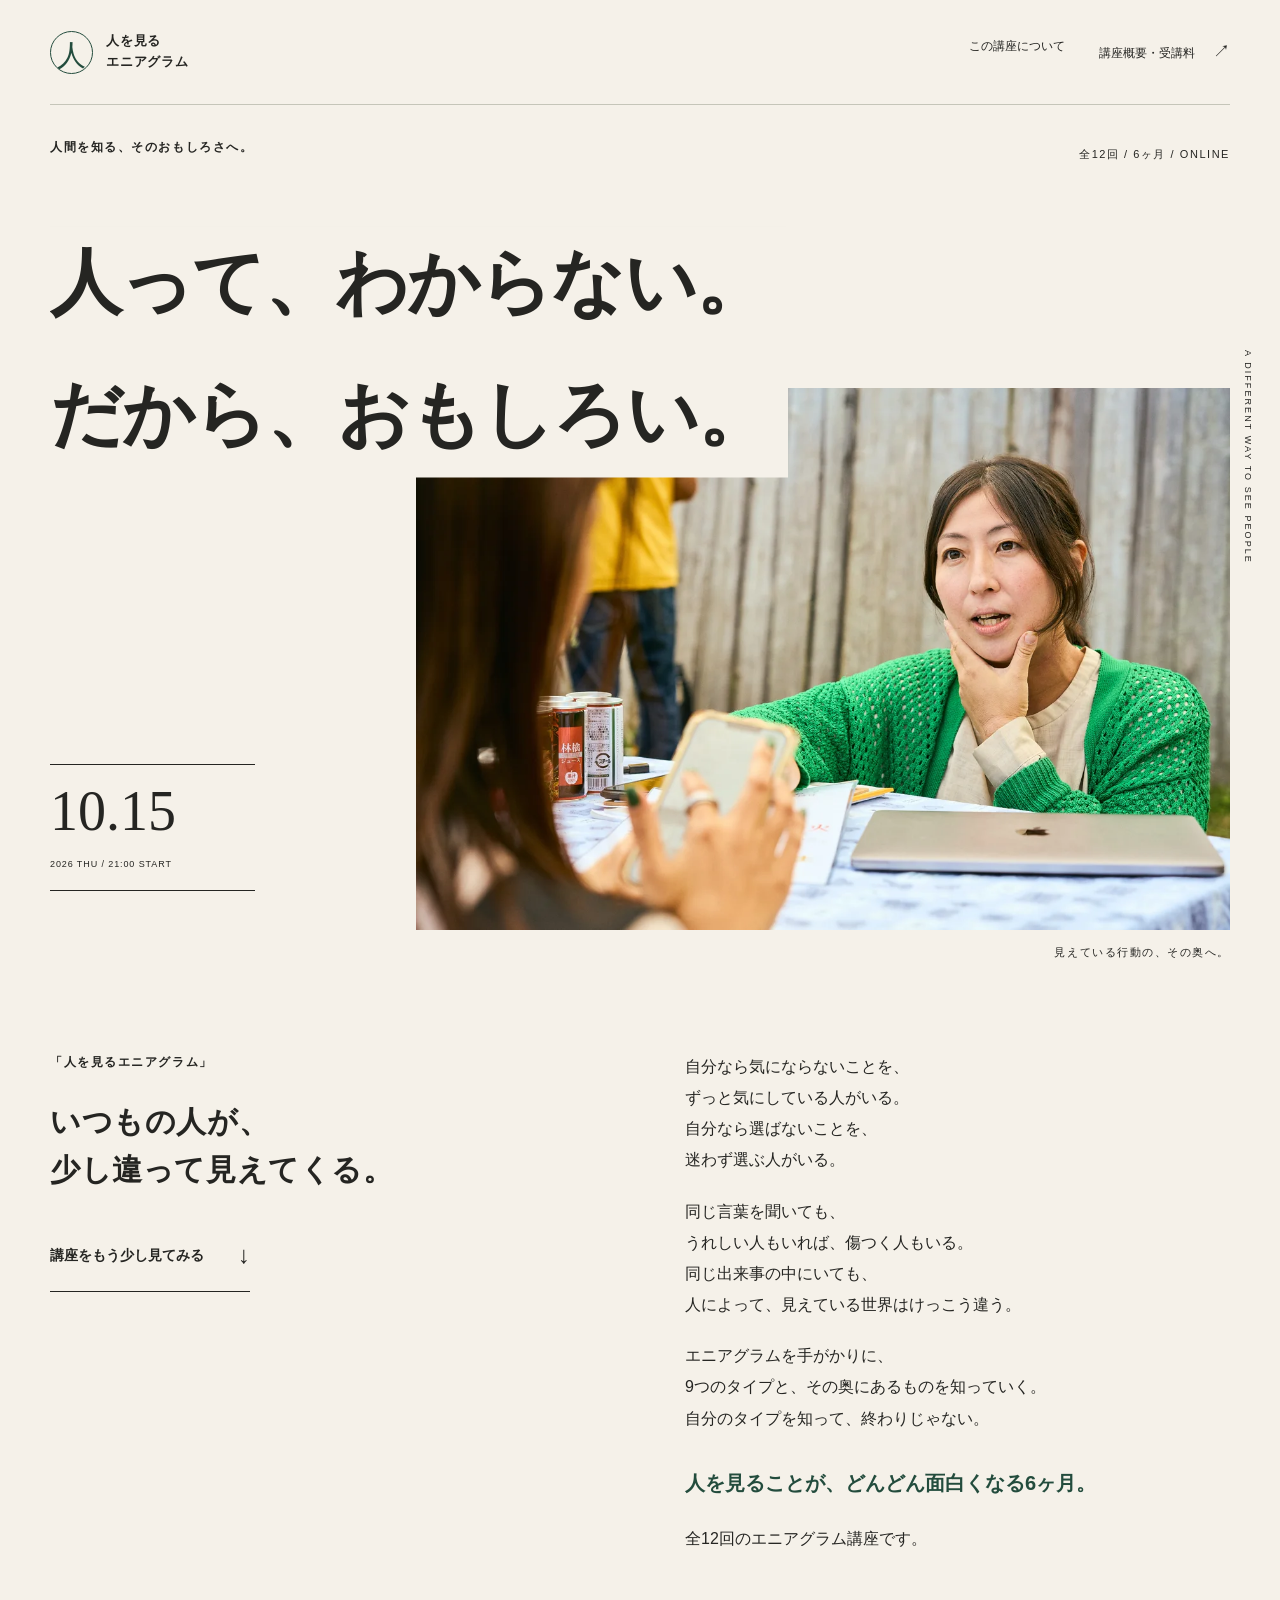
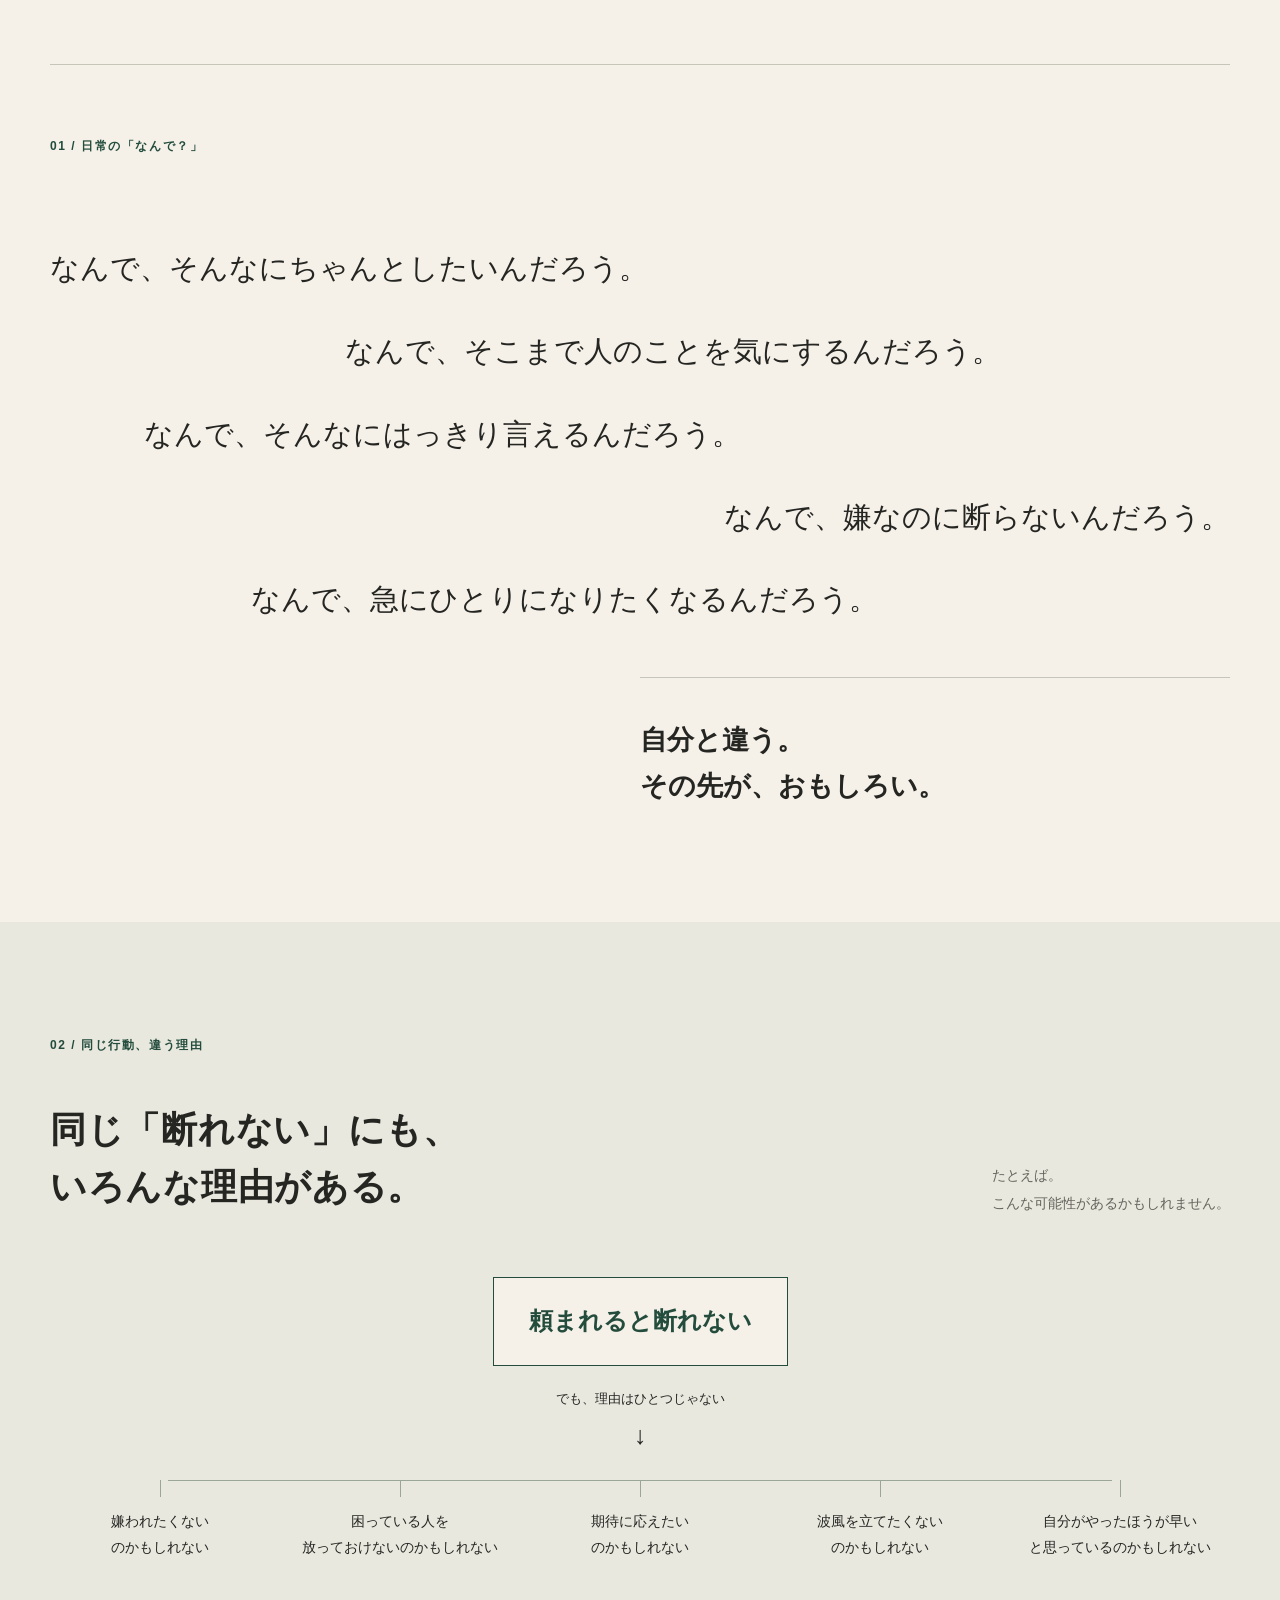
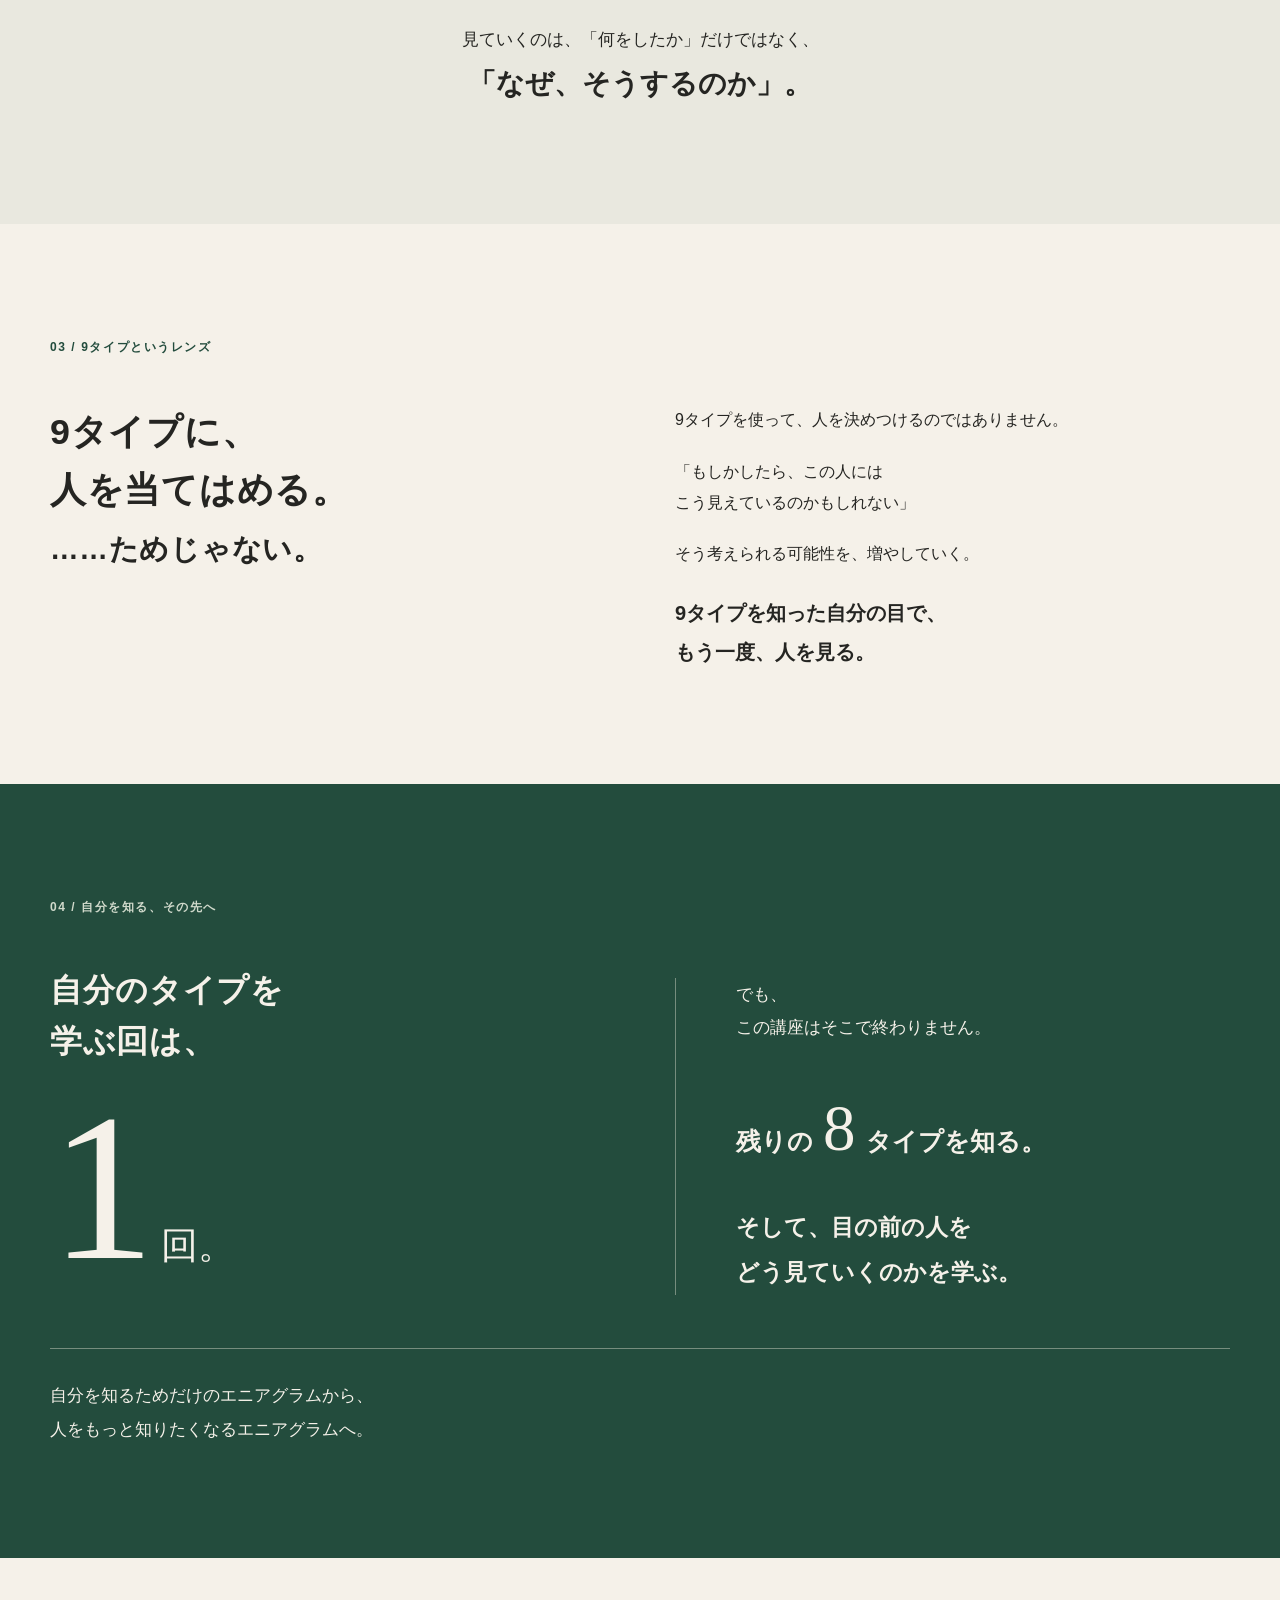
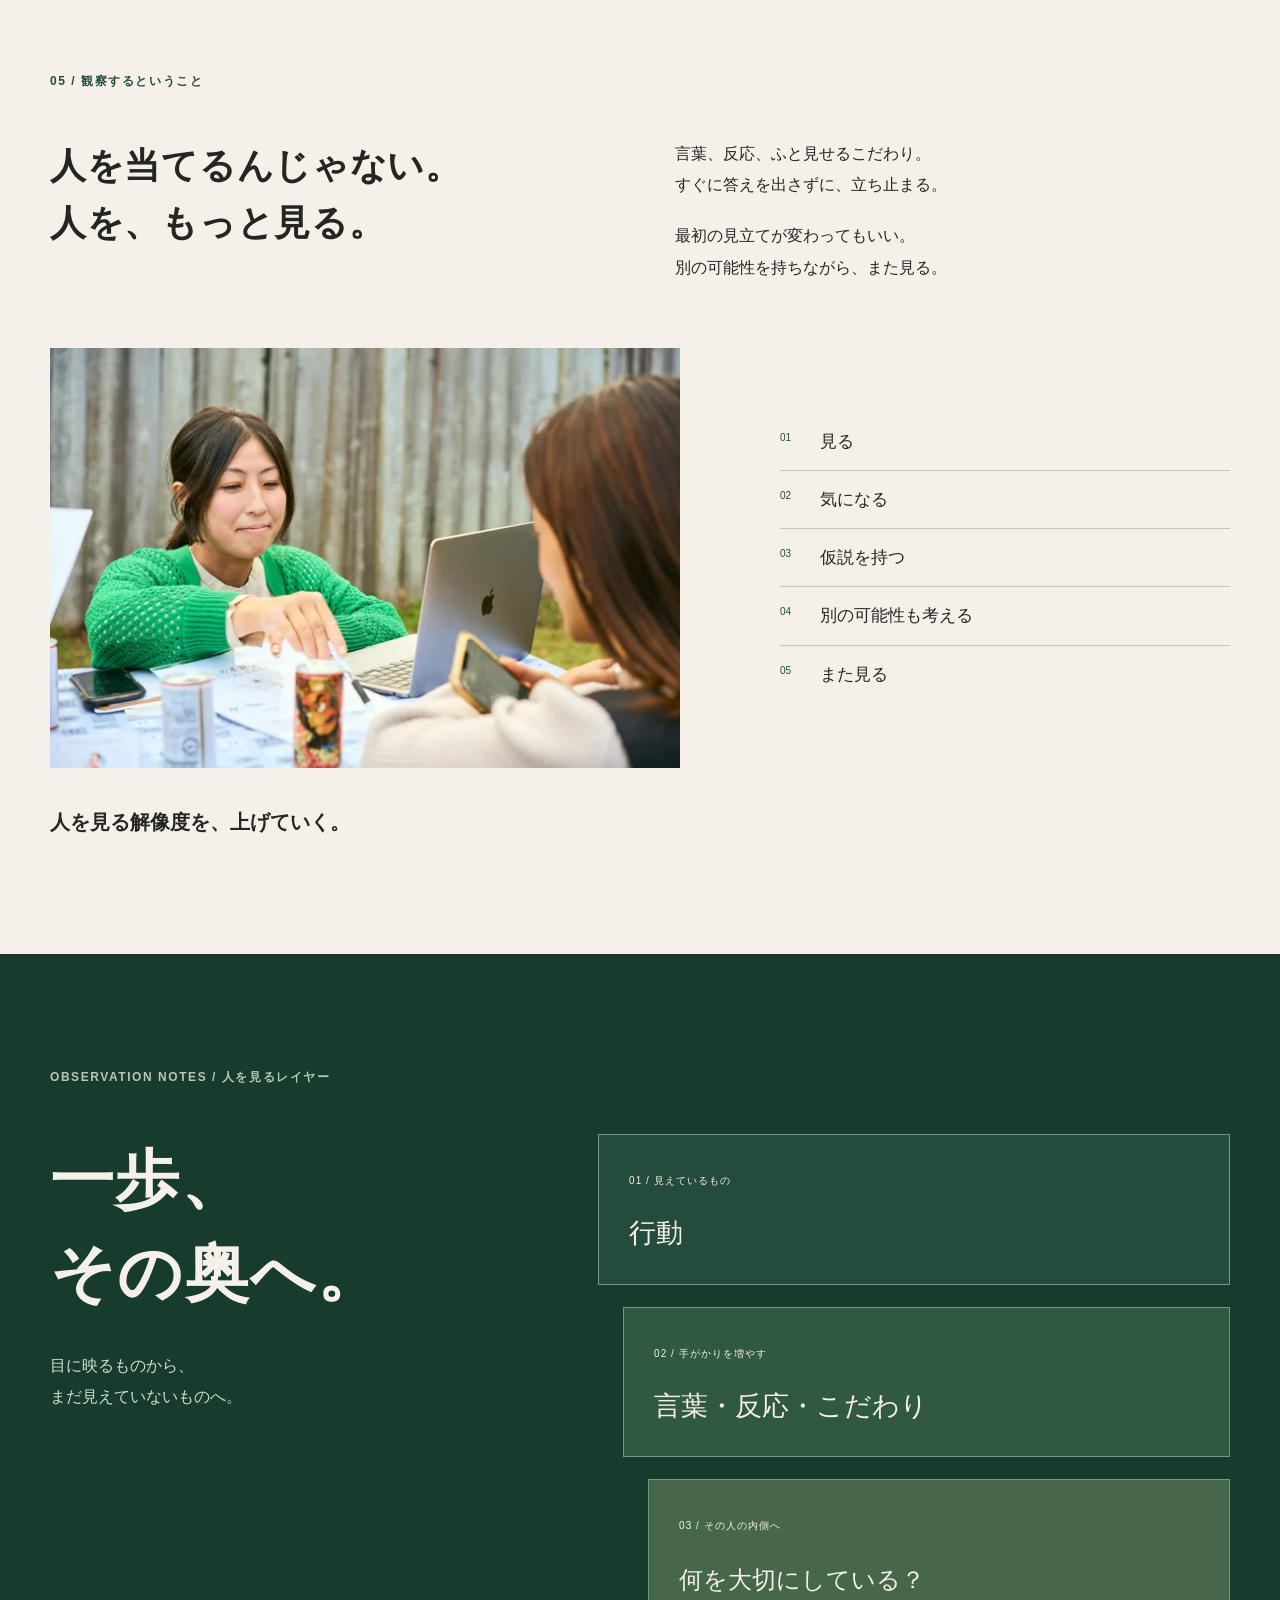
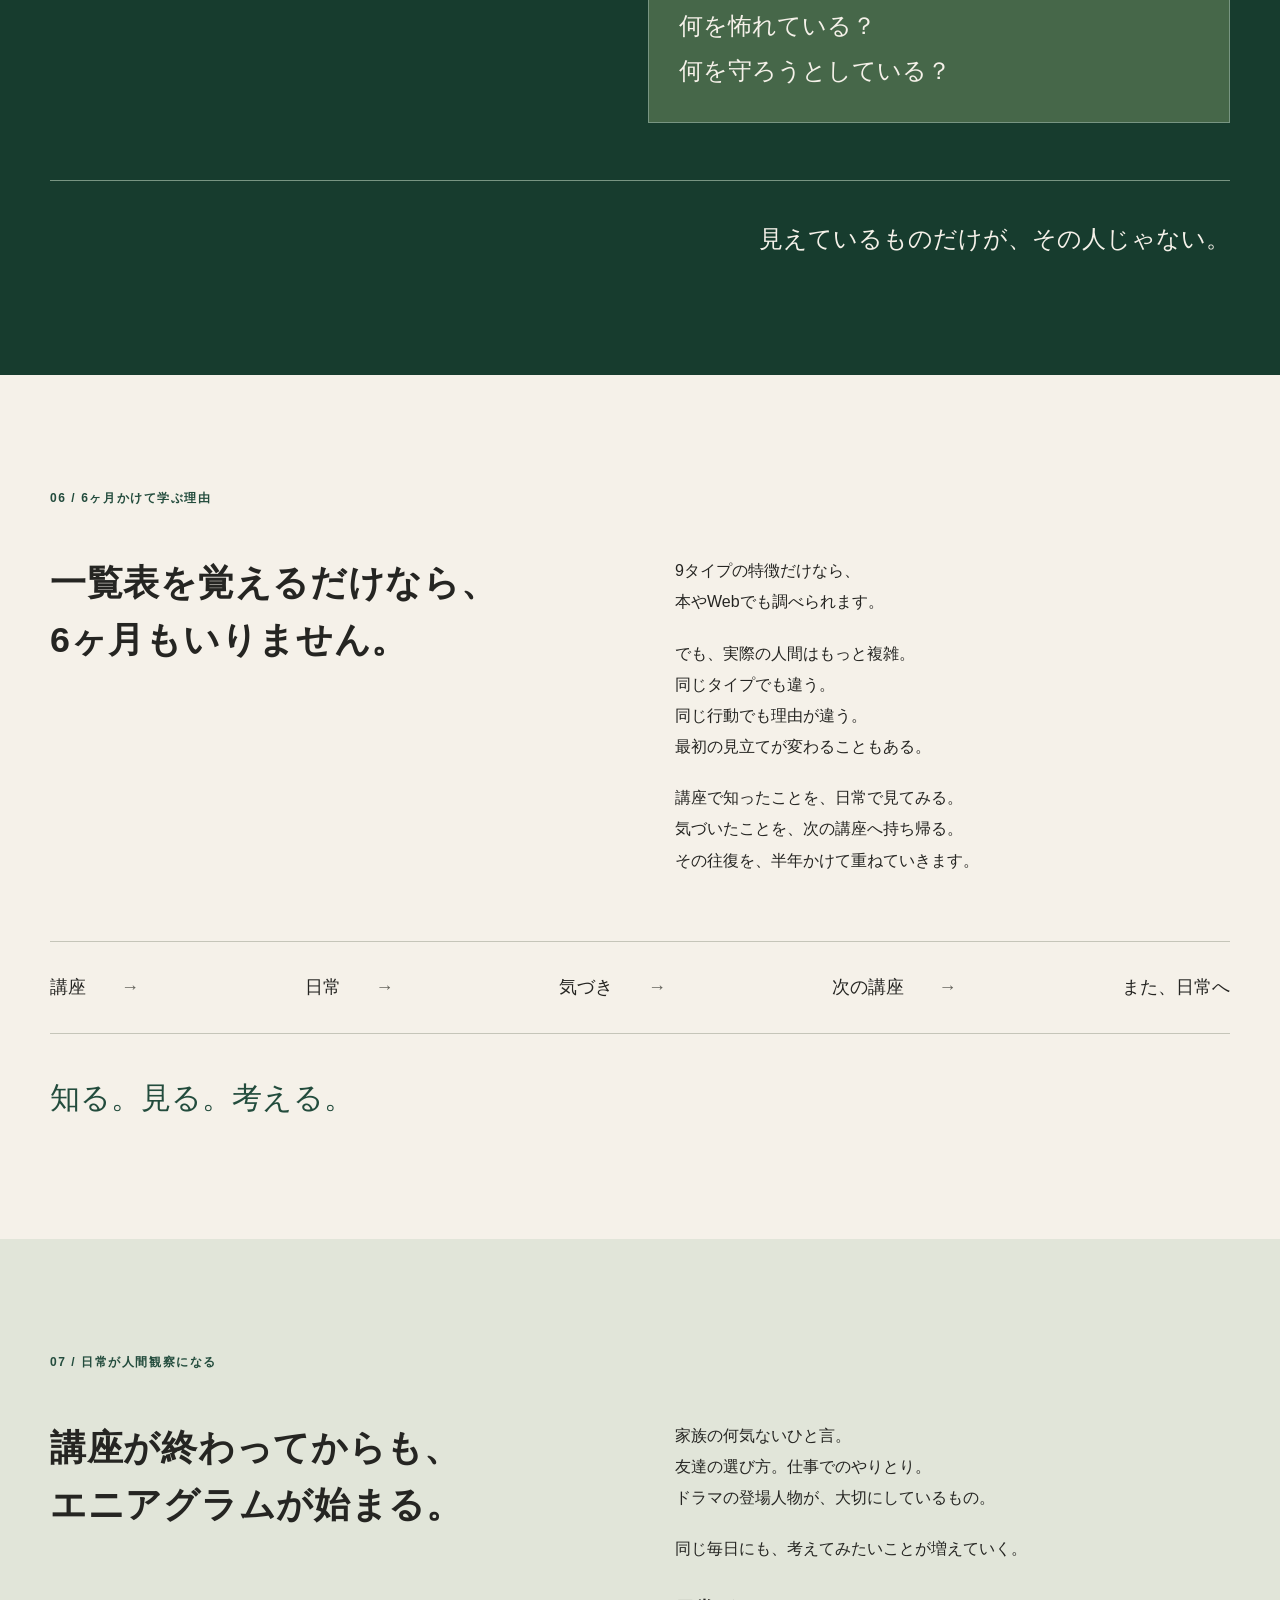
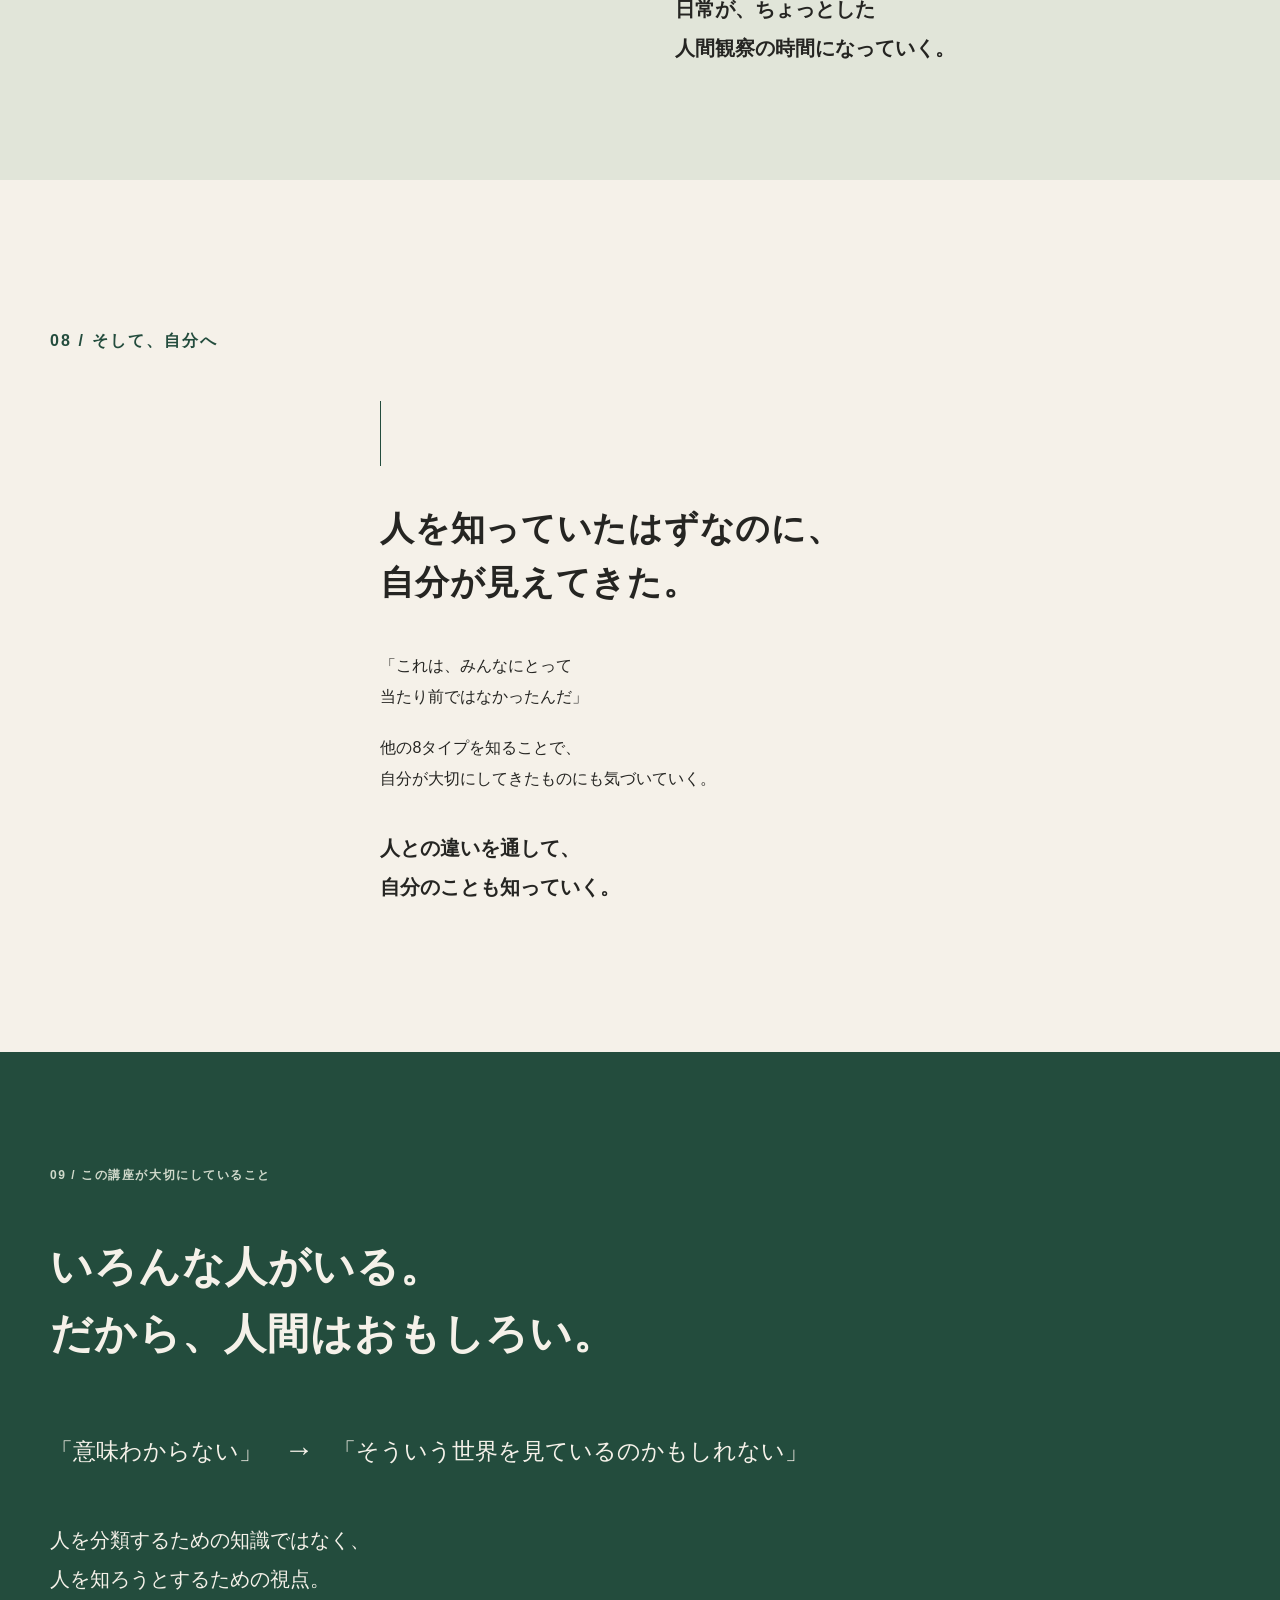
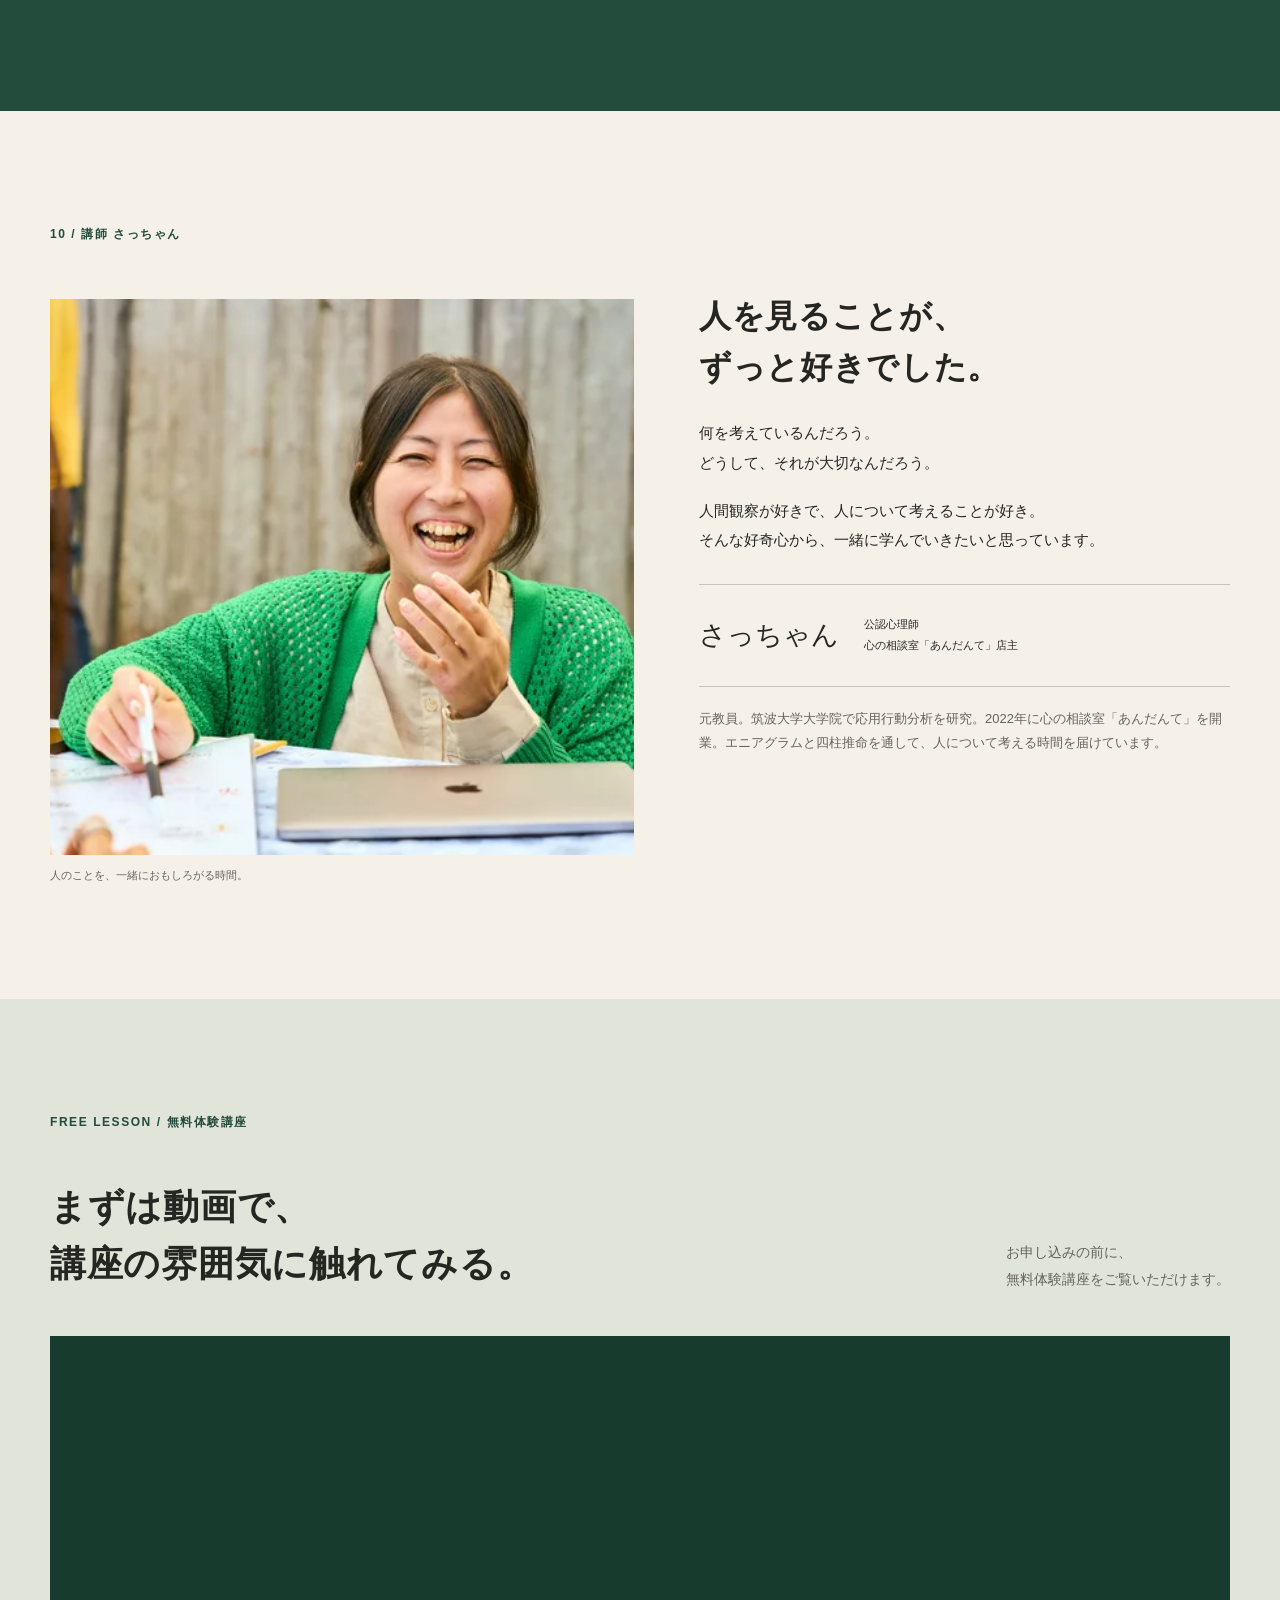
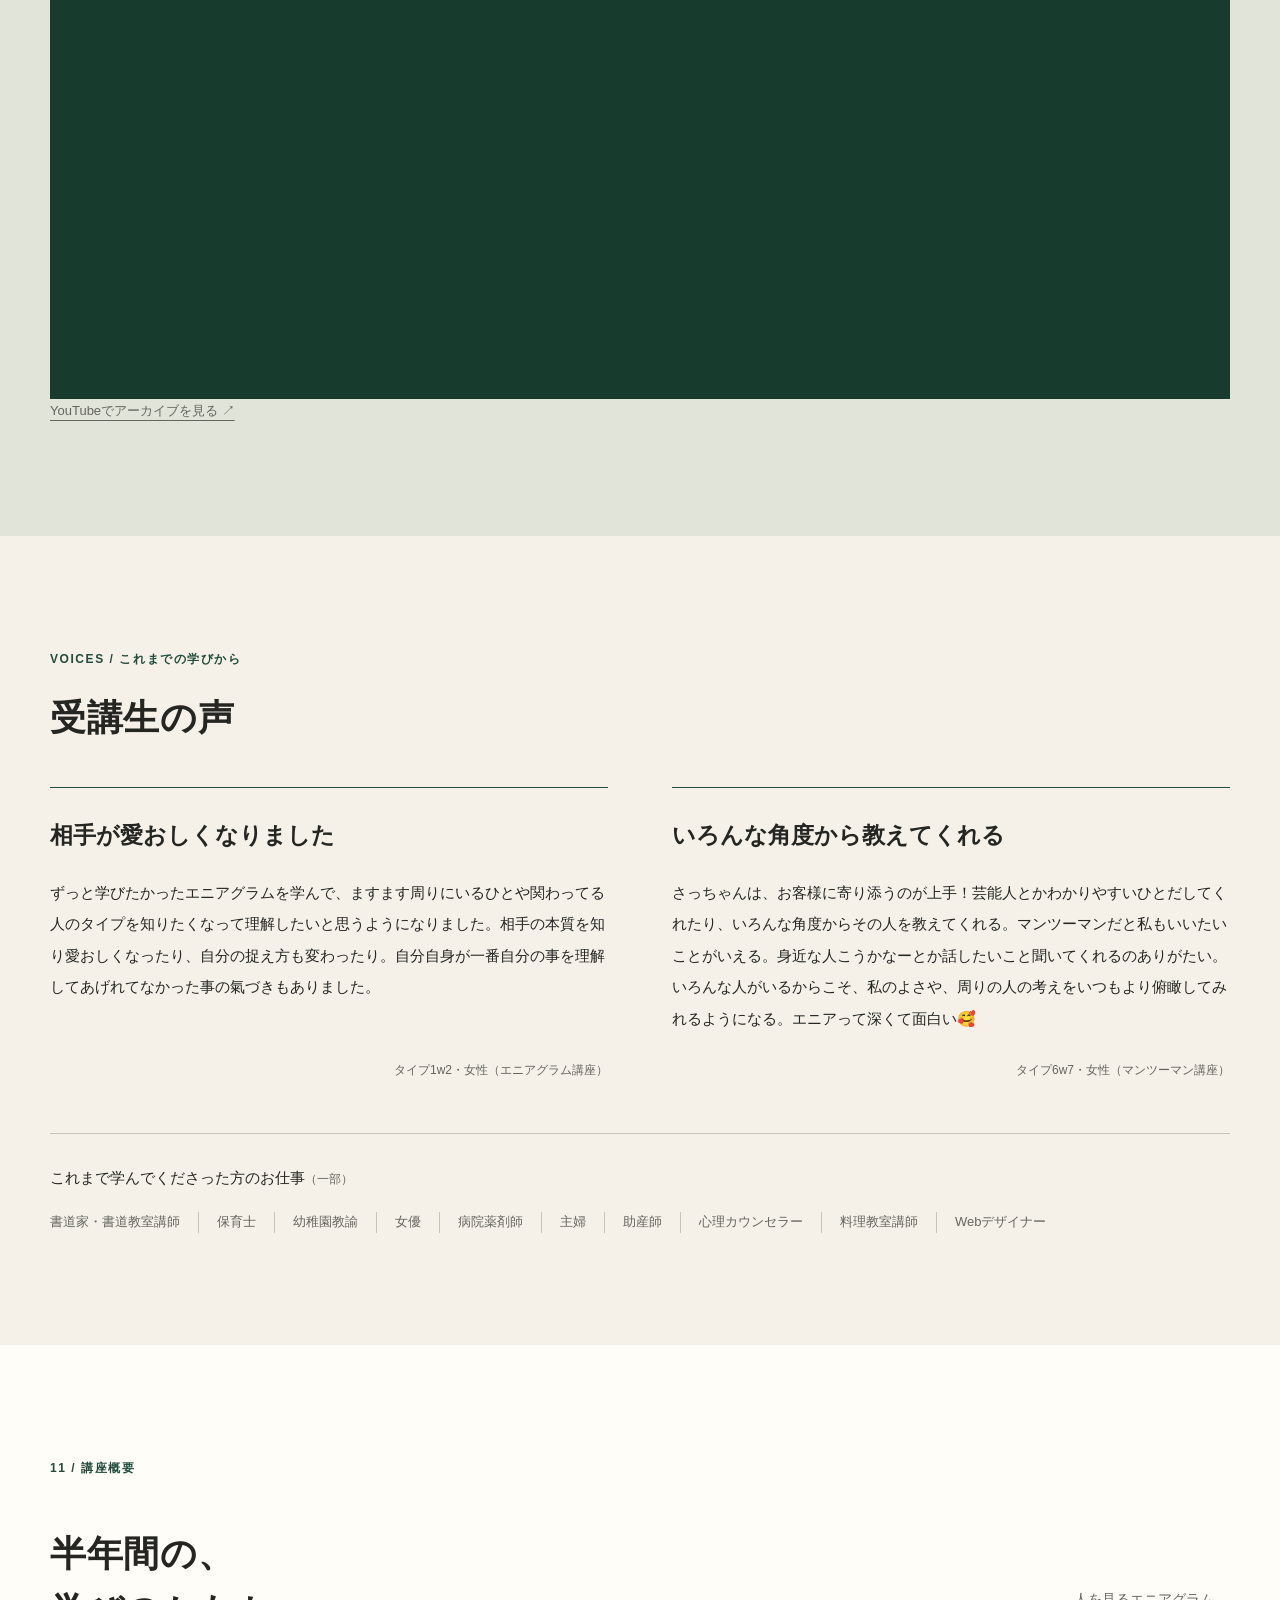
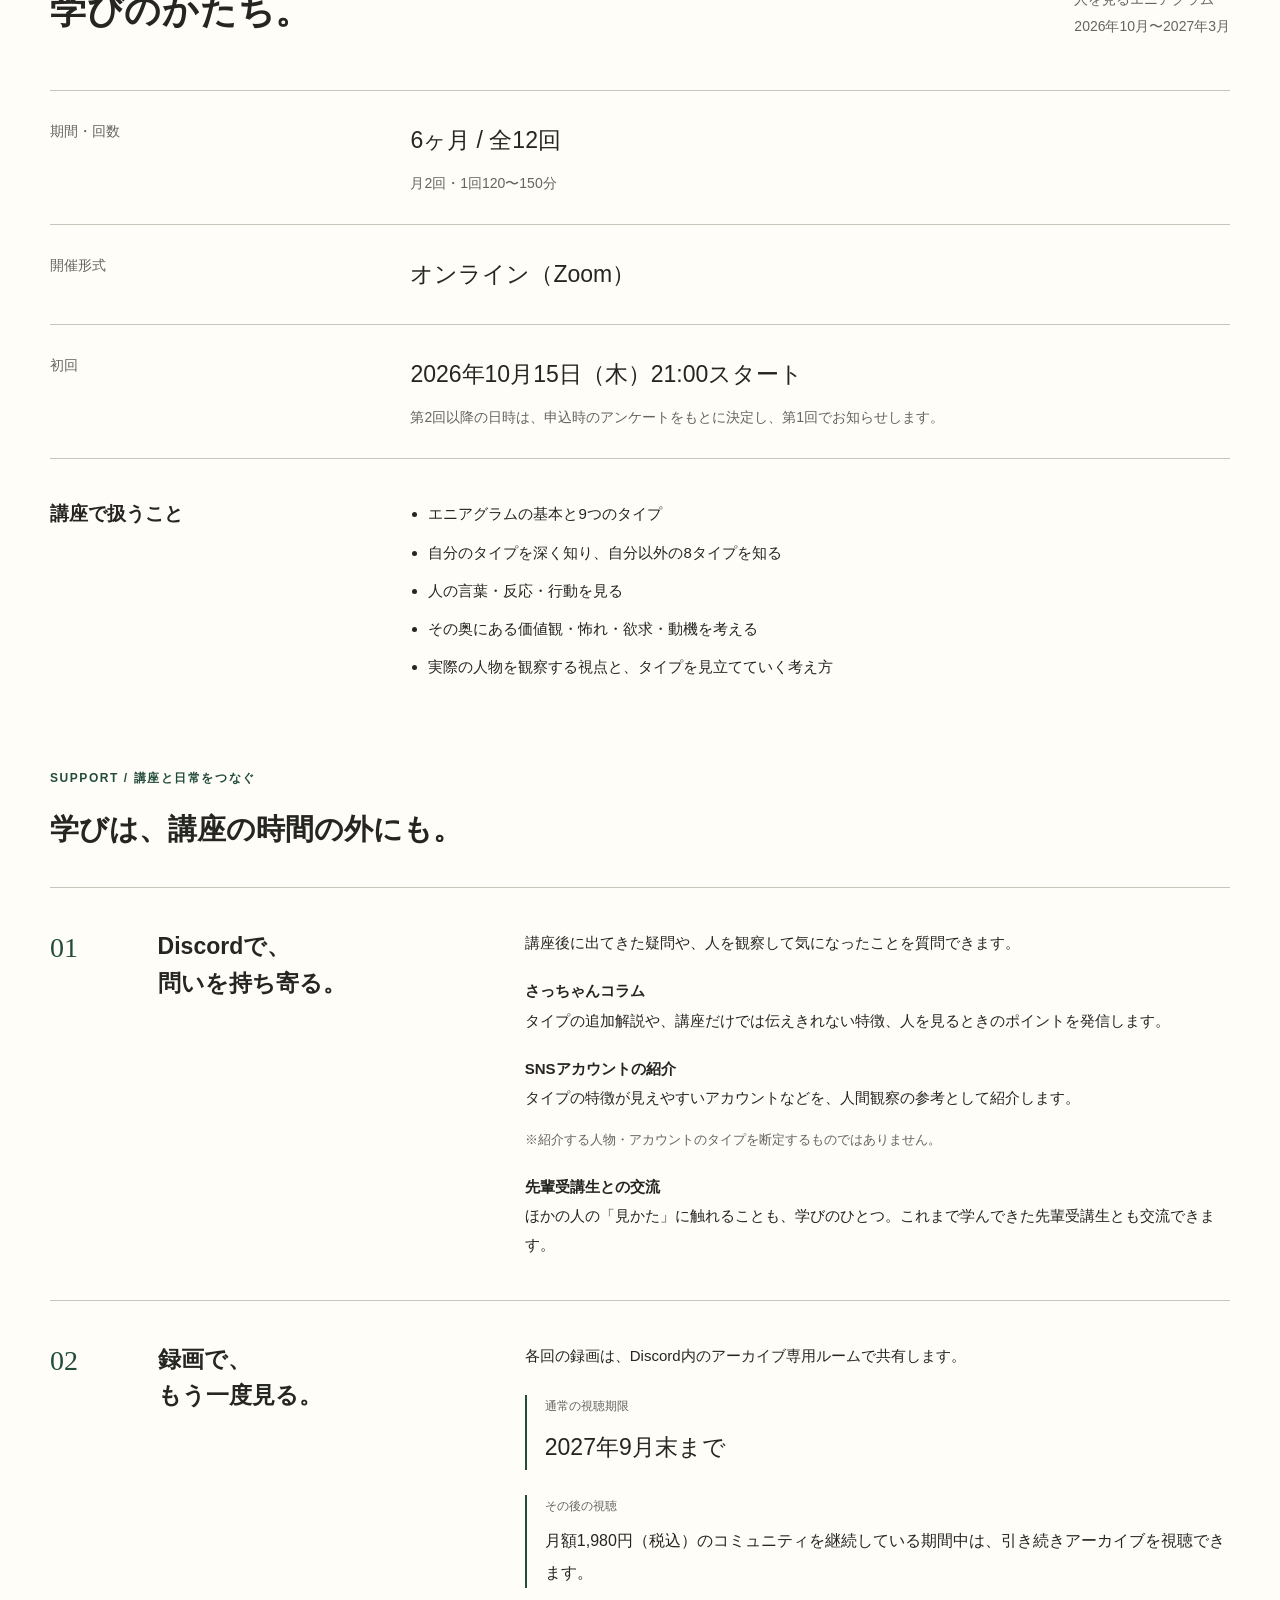
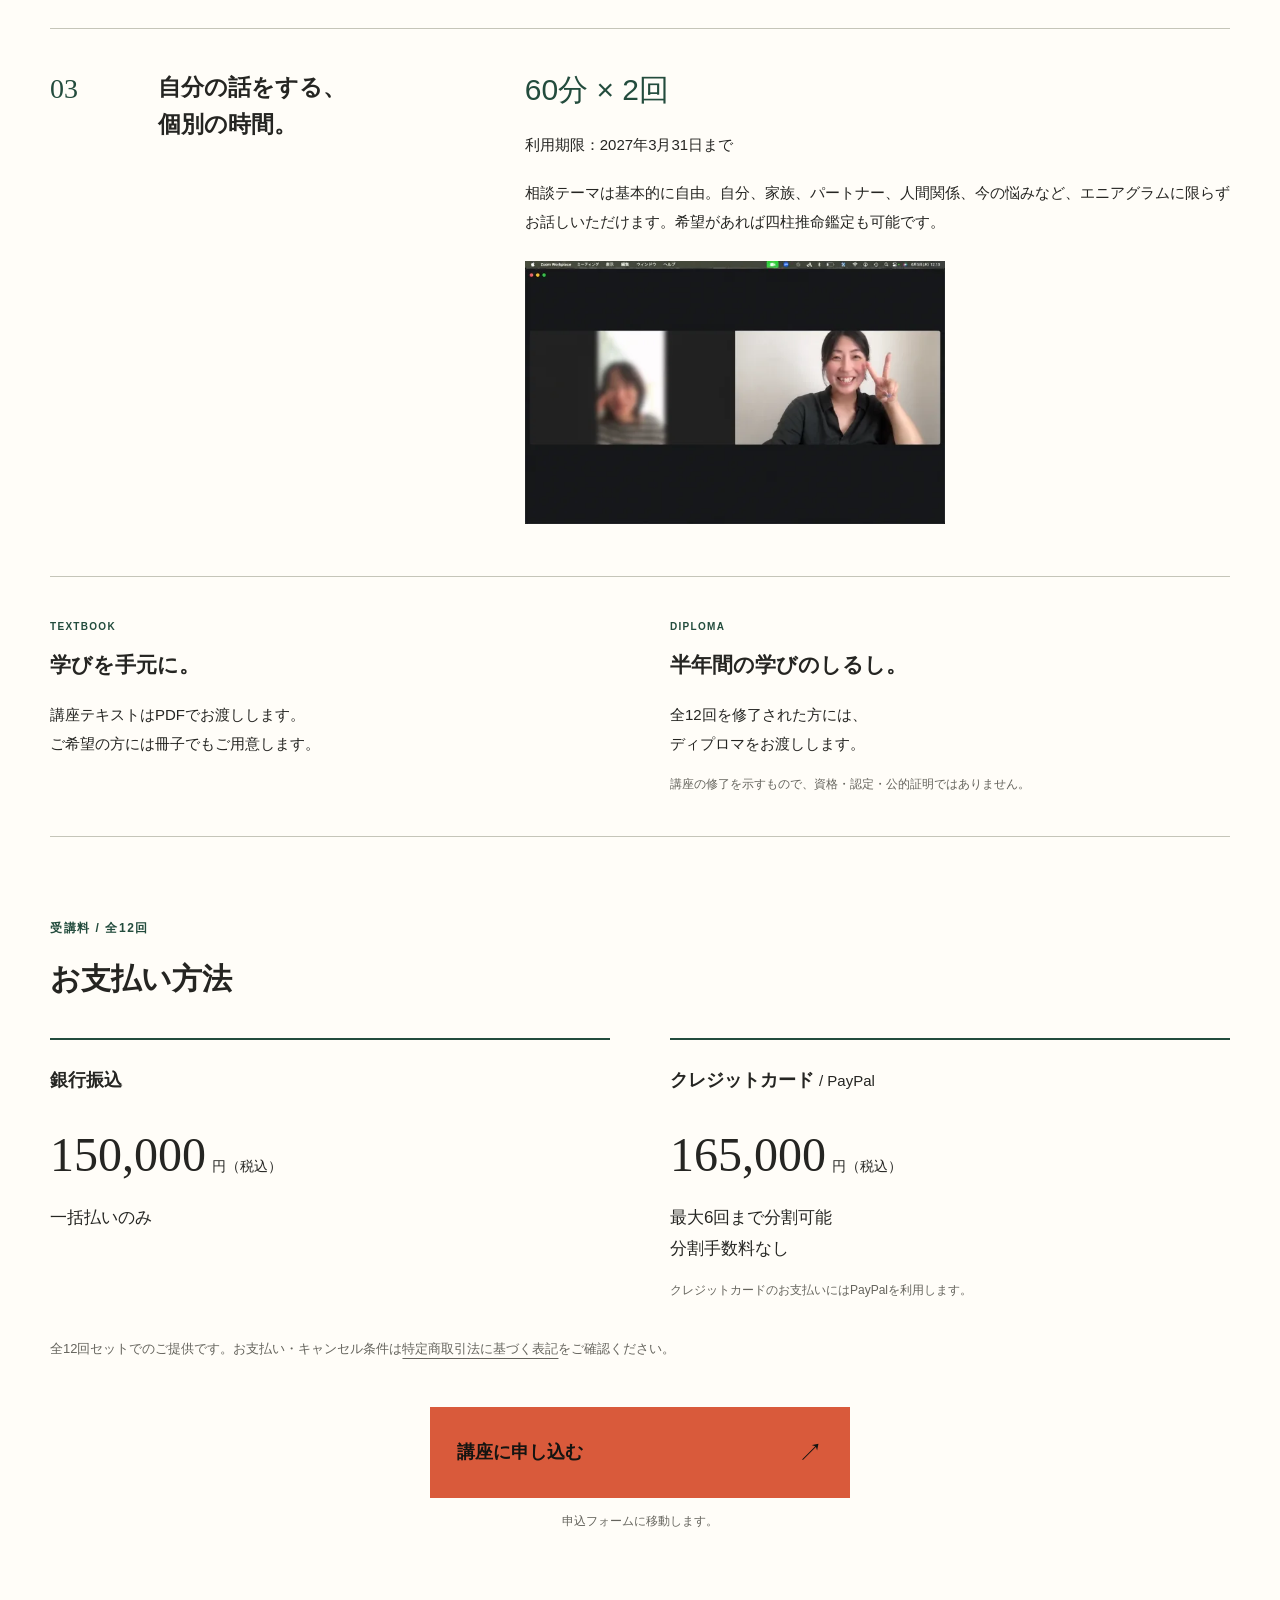
==== commit 665885af: "Publish free trial lesson archive video" ====
--- a/index.html
+++ b/index.html
@@ -15,6 +15,8 @@
 <link rel="icon" href="assets/favicon.svg" type="image/svg+xml">
 <link rel="stylesheet" href="styles.css">
 <script src="script.js" defer></script>
+<script src="booking-config.js" defer></script>
+<script src="booking-link.js" defer></script>
 </head>
 <body>
 <a class="skip-link" href="#main">本文へ移動</a>
@@ -73,12 +75,10 @@
 <section id="trial" class="trial section" aria-labelledby="trial-title"><div class="wrap">
  <p class="section-label">FREE LESSON / 無料体験講座</p>
  <div class="section-heading"><h2 id="trial-title">まずは動画で、<br>講座の雰囲気に触れてみる。</h2><p>お申し込みの前に、<br>無料体験講座をご覧いただけます。</p></div>
- <!-- 動画公開時：下のプレースホルダーをYouTube埋め込みiframeに置き換える。
-      未定の正式題名・動画URL・動画IDは推測せず、提供された内容で設定する。
-      iframeには内容が分かるtitle、loading="lazy"、allowfullscreenを設定する。 -->
  <div class="trial-video">
-  <div class="trial-placeholder"><span class="trial-video-mark" aria-hidden="true">▶</span><p>動画は準備中です。</p><span>公開後、ここでご覧いただけます。</span></div>
+  <iframe src="https://www.youtube-nocookie.com/embed/xkSMqRyQRYM" title="人を見るエニアグラム 無料体験講座アーカイブ" loading="lazy" referrerpolicy="strict-origin-when-cross-origin" allow="accelerometer; autoplay; clipboard-write; encrypted-media; gyroscope; picture-in-picture; web-share" allowfullscreen></iframe>
  </div>
+ <p class="small"><a href="https://youtu.be/xkSMqRyQRYM" target="_blank" rel="noopener noreferrer">YouTubeでアーカイブを見る ↗</a></p>
 </div></section>
 
 <section id="voices" class="testimonials section wrap" aria-labelledby="voices-title">
@@ -109,6 +109,13 @@
  <div id="price" class="price-area"><p class="section-label">受講料 / 全12回</p><h3>お支払い方法</h3><div class="payment-grid"><div class="payment"><h4>銀行振込</h4><p class="amount">150,000<span>円（税込）</span></p><p class="payment-condition">一括払いのみ</p></div><div class="payment"><h4>クレジットカード <span class="paypal">/ PayPal</span></h4><p class="amount">165,000<span>円（税込）</span></p><p class="payment-condition">最大6回まで分割可能<br>分割手数料なし</p><p class="small">クレジットカードのお支払いにはPayPalを利用します。</p></div></div><p class="small price-note">全12回セットでのご提供です。お支払い・キャンセル条件は<a href="legal.html">特定商取引法に基づく表記</a>をご確認ください。</p><div class="apply"><a class="button" href="https://docs.google.com/forms/d/e/1FAIpQLSd08NwVX4j2yaocGOyE6DG5NZuHImAWypMFYuB7JT__Tu-72g/viewform">講座に申し込む <span aria-hidden="true">↗</span></a><p>申込フォームに移動します。</p></div></div>
 </div></section>
 
+<section id="free-consultation" class="free-consultation section wrap" aria-labelledby="consultation-title">
+ <p class="section-label">CONSULTATION / 受講前30分無料相談</p>
+ <div class="split"><div><h2 id="consultation-title">申し込む前に、<br>少し話してみたい方へ。</h2><p class="consultation-duration">30<span>分の無料相談</span></p></div>
+ <div class="prose"><p>「興味はあるけれど、自分に合う講座なのかもう少し確認したい」</p><p>「6ヶ月間続けられるか少し不安」</p><p>「日程や参加方法について聞いてから決めたい」</p><p>そんな方のために、「人を見るエニアグラム」への参加をご検討中の方限定で、30分の無料相談をご用意しています。</p><p><strong>無理にお申し込みをおすすめする時間ではありません。</strong></p><p>気になっていることを聞いていただき、「今の自分に合う講座かどうか」を確認する時間としてご利用ください。</p><p class="small">※通常のエニアグラム個別セッションとは内容が異なります。</p>
+ <a id="consultation-link" class="text-link" hidden>30分無料相談を予約する <span aria-hidden="true">↗</span></a><p id="consultation-setup" class="small">無料相談の予約受付は準備中です。</p><noscript><p class="small">予約リンクの表示にはJavaScriptを有効にしてください。</p></noscript></div></div>
+</section>
+
 <section class="fit section wrap" aria-labelledby="fit-title"><p class="section-label">12 / こんな人と、一緒に</p><div class="split"><h2 id="fit-title">「人って、おもしろいな」<br>と思える人。</h2><div><ul class="fit-list"><li>人間観察が好き</li><li>エニアグラムをもっと深く知りたい</li><li>自分のタイプだけで終わるのは物足りない</li><li>家族やパートナーをもっと知りたい</li><li>「なんで？」と思う人がいる</li><li>考え方の違いそのものがおもしろい</li><li>実際の人物について考えてみたい</li></ul></div></div></section>
 
 <section class="faq section wrap" aria-labelledby="faq-title"><p class="section-label">FAQ / よくあるご質問</p><h2 id="faq-title">気になっていること。</h2><details><summary>自分のタイプがわからなくても参加できますか？</summary><p>はい。第1回はエニアグラム全体のお話です。タイプが決まっている前提では始まりません。ご自身のことは個別セッションでも扱えます。</p></details><details><summary>参加できない回があったら？</summary><p>全回の録画をDiscord内のアーカイブ専用ルームで共有します。通常は2027年9月末まで視聴でき、その後も月額1,980円（税込）のコミュニティを継続している間は視聴できます。</p></details><details><summary>第2回以降の日時はどう決まりますか？</summary><p>お申し込み時のアンケートで参加しやすい時間帯をうかがい、平日午前・平日午後・平日夜・土曜午前・土曜午後のなかから決定します。決まった日程は第1回でお知らせします。</p></details><details><summary>気になるタイプの回だけ受けられますか？</summary><p>全12回セットでのご提供です。単発受講はありません。</p></details><details><summary>ディプロマは資格や認定ですか？</summary><p>資格・認定・公的証明ではありません。この講座を全12回修了された方にお渡しする、学びのしるしです。</p></details><details><summary>キャンセル・返金はできますか？</summary><p>第1回の前日（2026年10月14日）までにご連絡いただければ全額返金します。第1回の開始後は、お客様のご都合による返金はいたしかねます。詳しくは<a href="legal.html">特定商取引法に基づく表記</a>をご確認ください。</p></details></section>
--- a/styles.css
+++ b/styles.css
@@ -9,3 +9,6 @@
 .trial{background:var(--pale)}.trial-video{position:relative;aspect-ratio:16/9;margin-top:42px;background:var(--deep);color:var(--canvas);overflow:hidden}.trial-video iframe{position:absolute;inset:0;width:100%;height:100%;border:0}.trial-placeholder{position:absolute;inset:0;display:flex;flex-direction:column;align-items:center;justify-content:center;text-align:center;padding:20px}.trial-video-mark{display:grid;place-items:center;width:68px;height:48px;border:1px solid #b7c7b6;border-radius:9px;font-size:20px;padding-left:3px;color:#d1dbce}.trial-placeholder p{font-size:21px;margin-top:24px}.trial-placeholder>span:last-child{font-size:13px;color:#d1dbce;margin-top:8px}@media(max-width:700px){.trial-video{margin-top:28px}.trial-video-mark{width:46px;height:32px;font-size:14px}.trial-placeholder p{font-size:16px;margin-top:14px}.trial-placeholder>span:last-child{font-size:11px;margin-top:5px}}
 /* Testimonials retain the supplied wording and identify the course context. */
 .testimonials>.section-label{margin-bottom:18px}.testimonials-list{display:grid;grid-template-columns:1fr 1fr;gap:64px;margin-top:40px}.testimonial{display:flex;flex-direction:column;border-top:1px solid var(--green);padding-top:28px}.testimonial blockquote{margin:0;flex:1}.testimonial h3{font-size:23px;font-weight:600;line-height:1.7;margin-bottom:22px}.testimonial blockquote p{font-size:15px;line-height:2.1}.testimonial figcaption{font-size:12px;color:var(--muted);margin-top:25px;text-align:right}.testimonial figcaption span{display:inline-block}.alumni-occupations{border-top:1px solid var(--line);margin-top:50px;padding-top:30px}.alumni-occupations h3{font-size:15px;font-weight:500;line-height:1.9}.alumni-occupations h3 span{display:inline-block;font-size:12px;color:var(--muted)}.alumni-occupations ul{list-style:none;display:flex;flex-wrap:wrap;gap:10px 0;padding:0;margin:20px 0 0}.alumni-occupations li{font-size:13px;color:var(--muted);padding-right:18px;margin-right:18px;border-right:1px solid var(--line);line-height:1.6}.alumni-occupations li:last-child{border-right:0;margin-right:0;padding-right:0}@media(max-width:700px){.testimonials-list{grid-template-columns:1fr;gap:35px;margin-top:28px}.testimonial{padding-top:23px}.testimonial h3{font-size:21px;margin-bottom:18px}.testimonial blockquote p{font-size:15px;line-height:2}.testimonial figcaption{font-size:12px;margin-top:20px}.alumni-occupations{margin-top:35px;padding-top:25px}.alumni-occupations h3{font-size:14px}.alumni-occupations li{font-size:12px;padding-right:12px;margin-right:12px}}
+
+/* Free consultation: reuse existing editorial tokens and secondary text-link. */
+.free-consultation{border-bottom:1px solid var(--line)}.consultation-duration{font-family:Georgia,serif;font-size:72px;line-height:1.4;margin-top:35px;color:var(--green)}.consultation-duration span{font-family:"Hiragino Kaku Gothic ProN","Yu Gothic",sans-serif;font-size:14px;margin-left:14px}.free-consultation .text-link{margin-top:26px}.free-consultation [hidden]{display:none!important}
